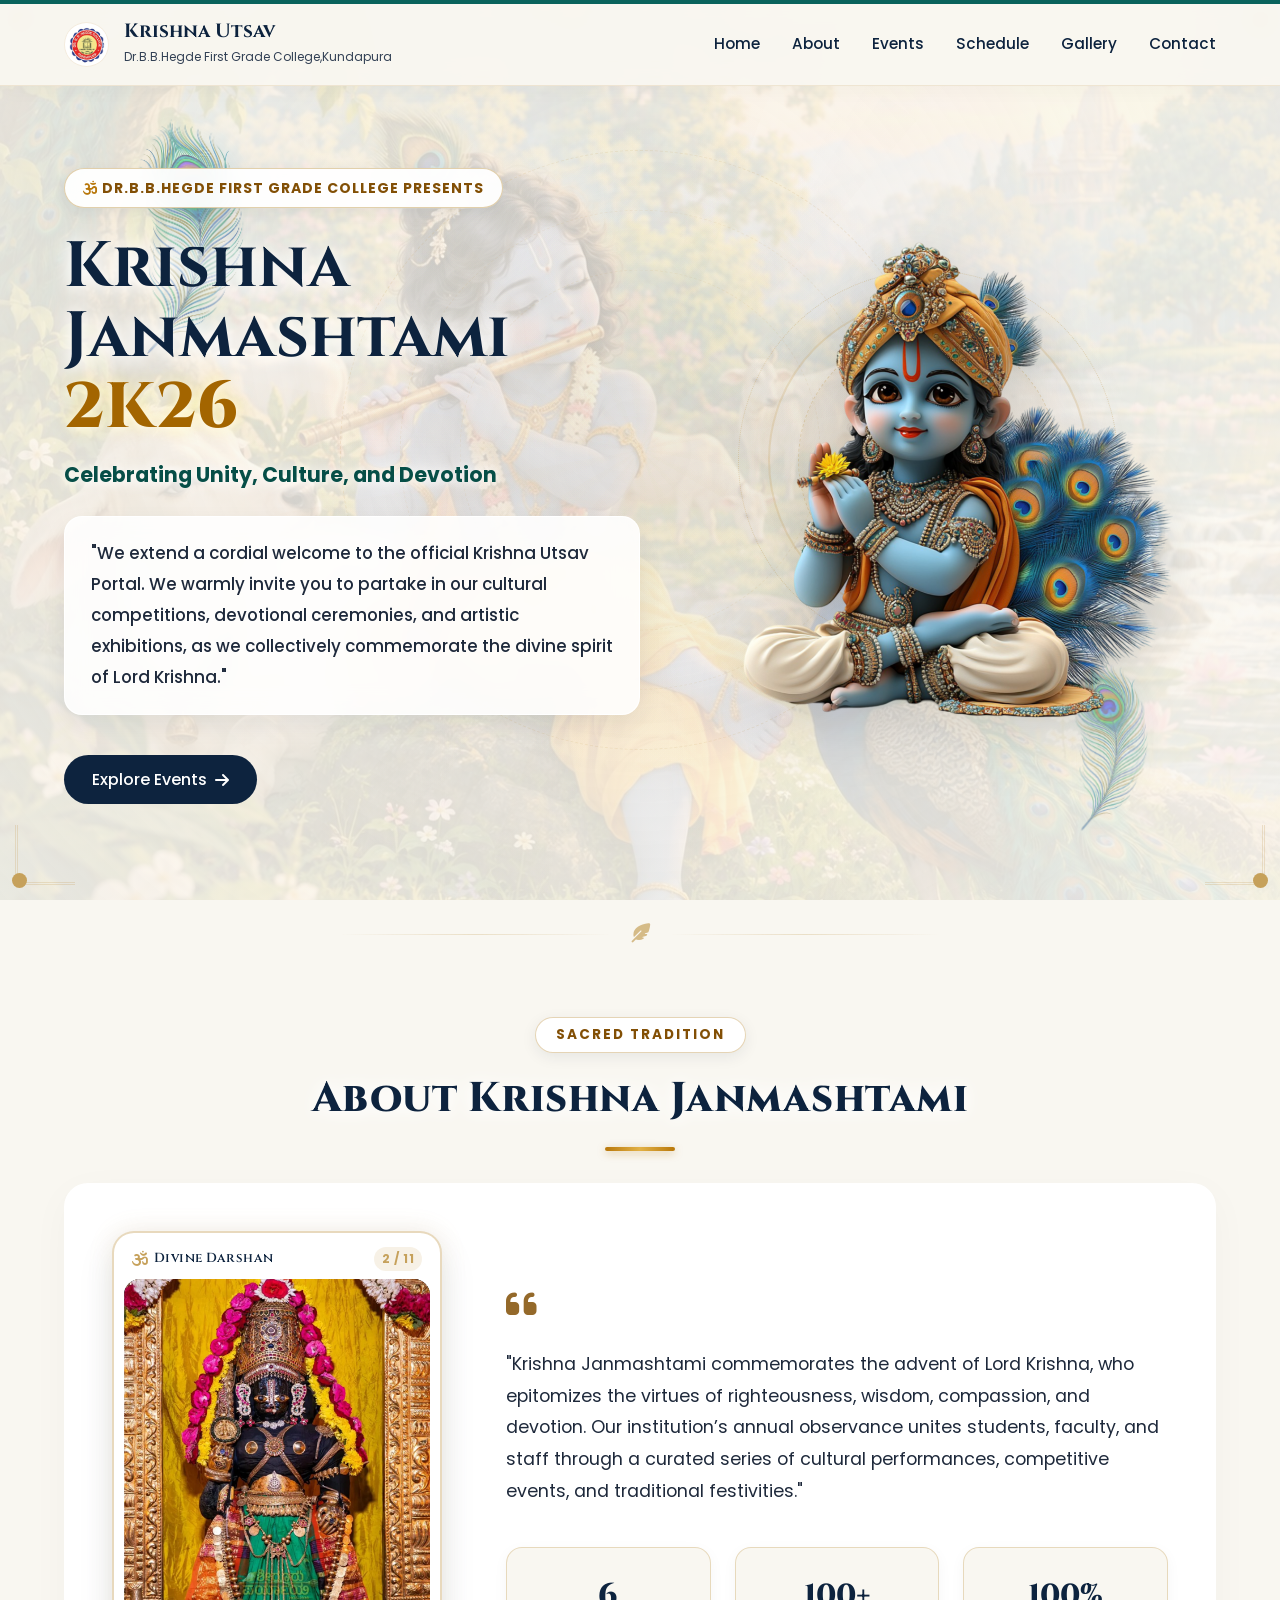
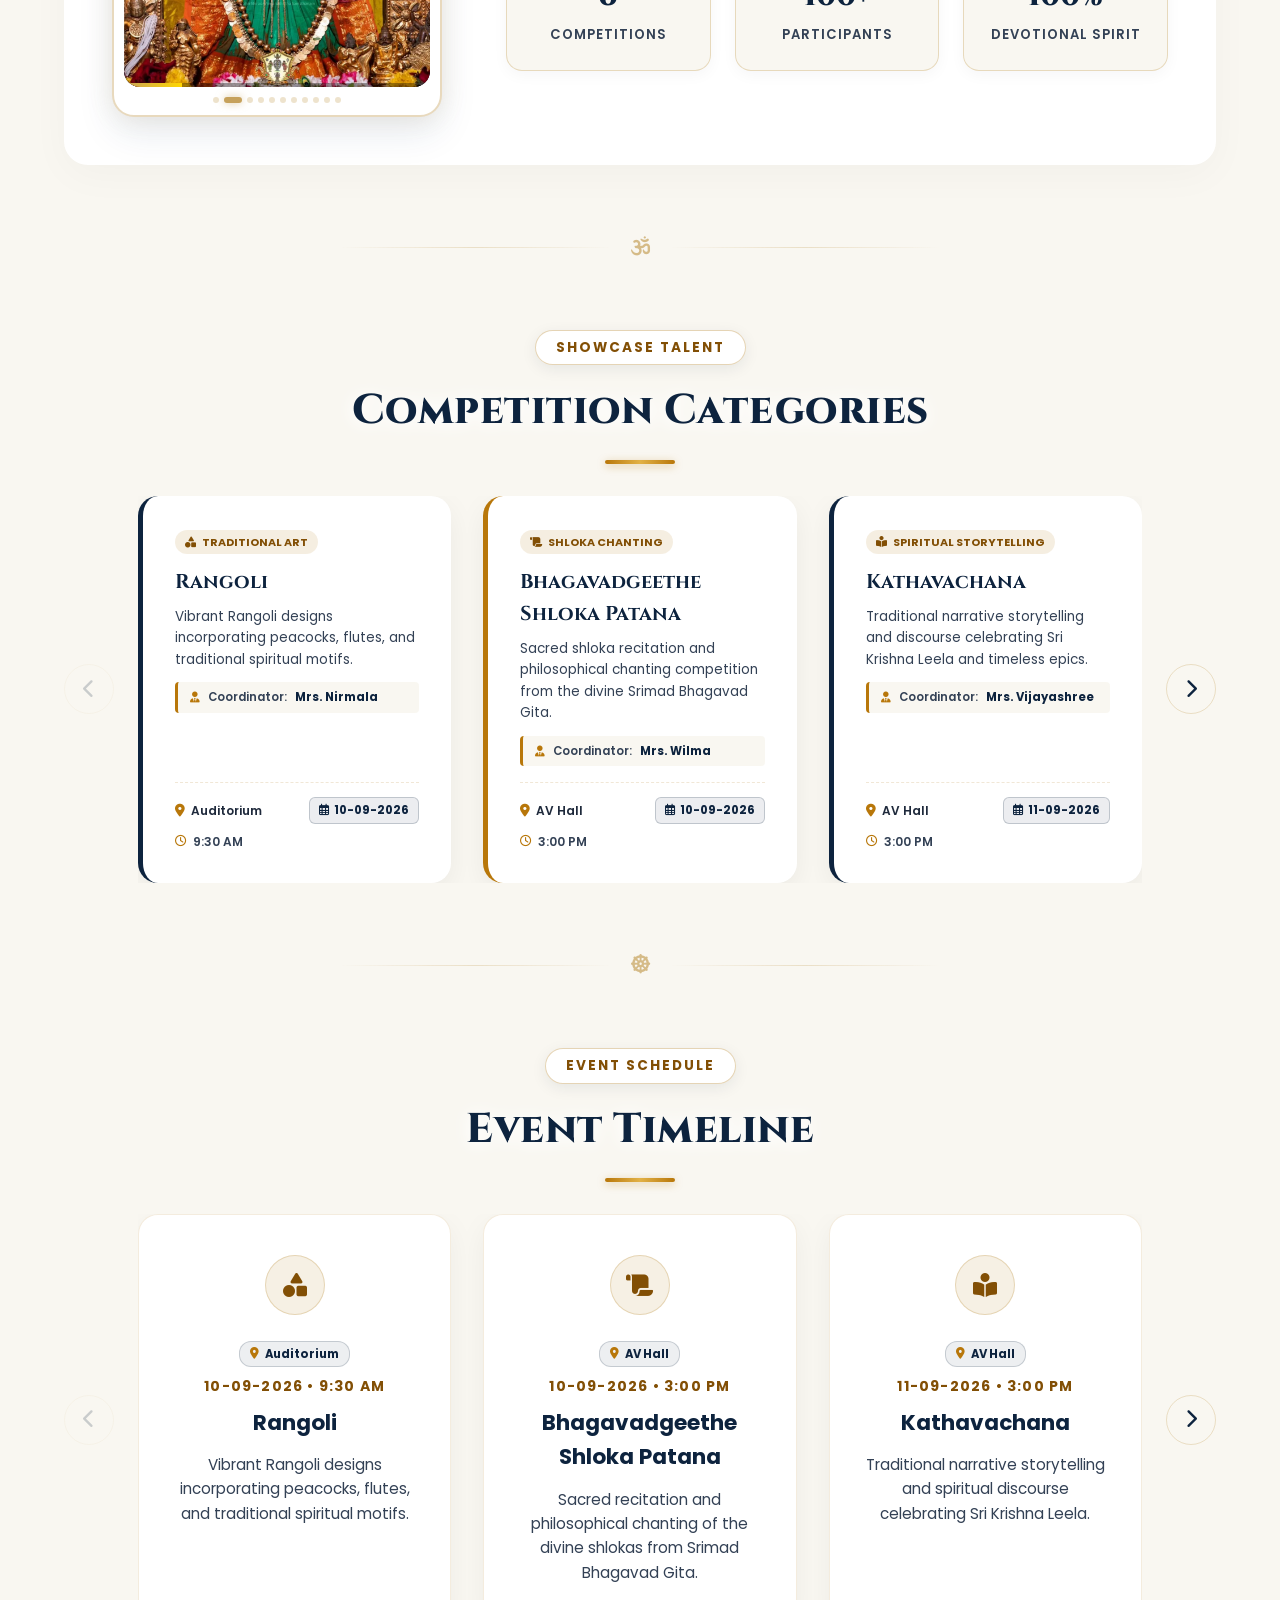
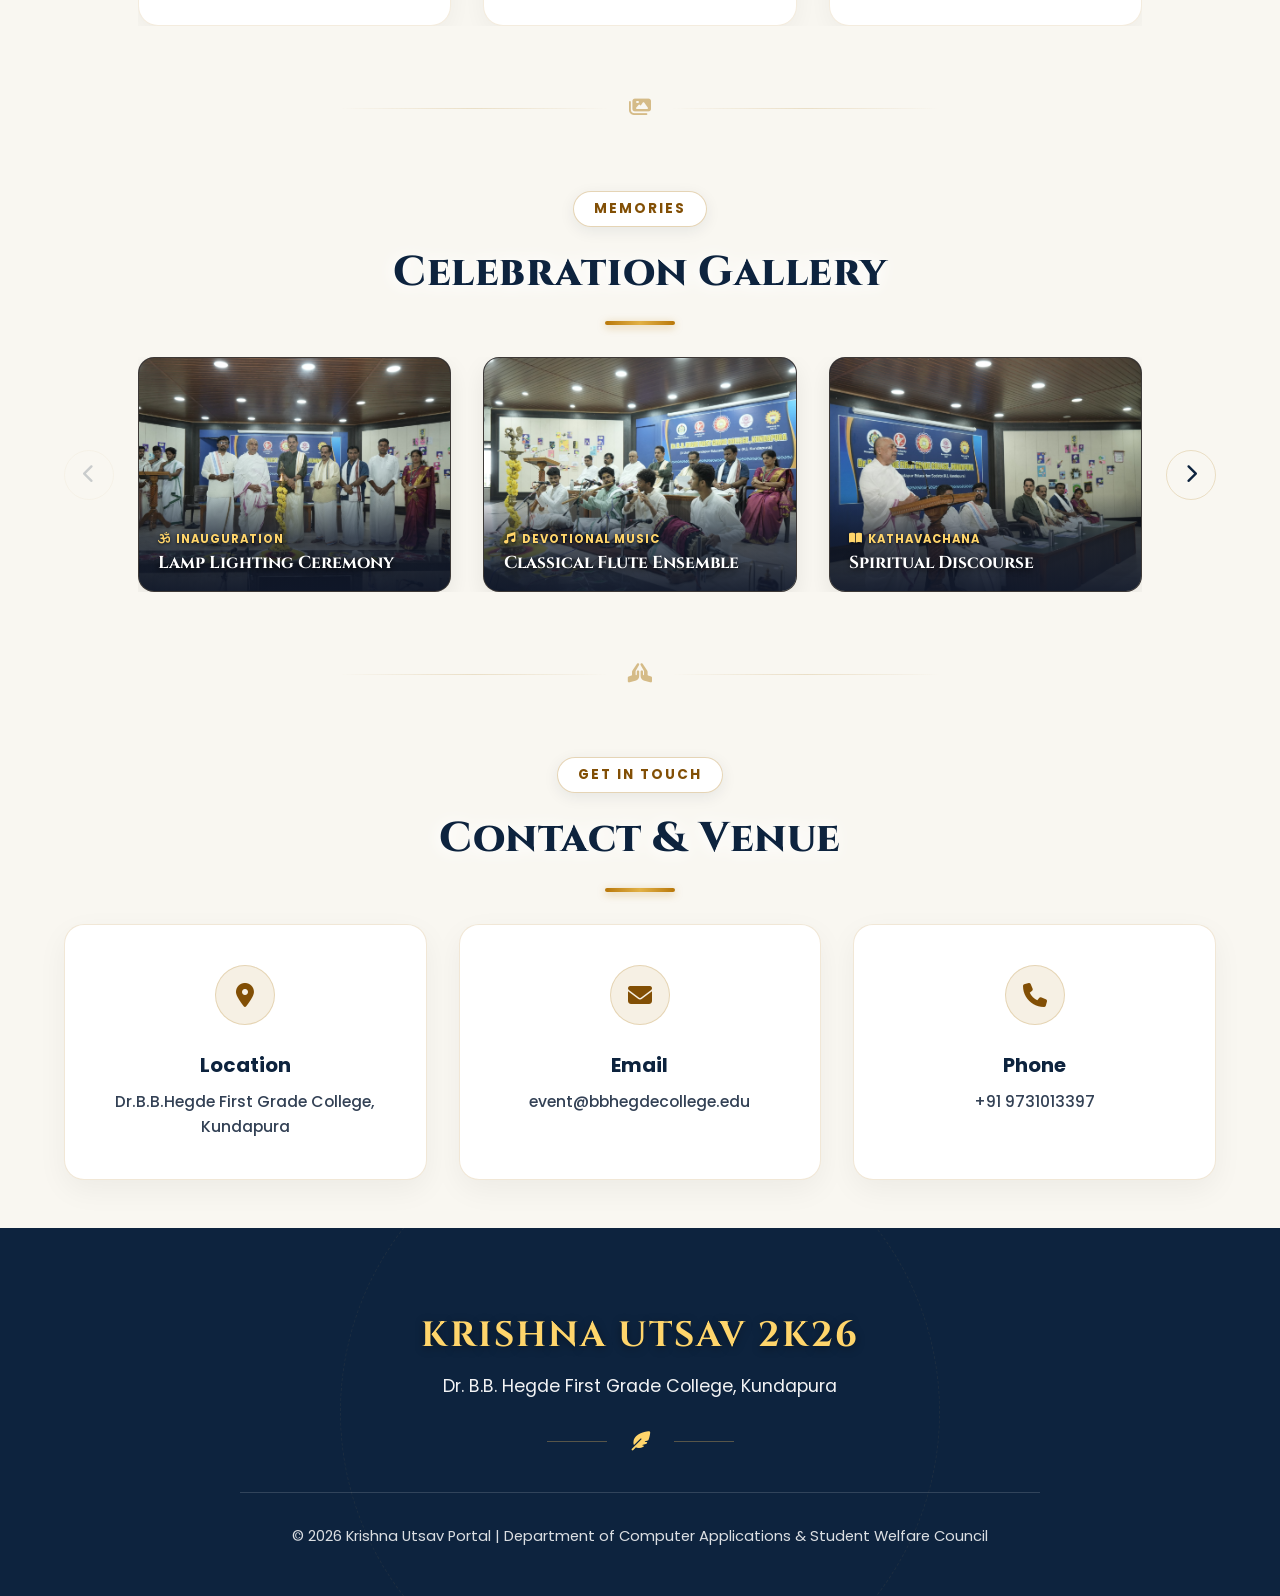
==== HTML and CSS/index.html @ c14f2445 "Enhance mobile responsiveness with touch swipe carousels and sync project documentation" ====
<!DOCTYPE html>
<html lang="en">

<head>
    <meta charset="UTF-8">
    <meta name="viewport" content="width=device-width, initial-scale=1.0">

    <title>Krishna Utsav Portal | Krishna Janmashtami 2026</title>
    <meta name="description"
        content="Official Krishna Janmashtami Event Portal for Dr BB Hegde First Grade College. Join cultural competitions, devotional events, and celebrations.">

    <!-- Google Fonts (Poppins & Cinzel for spiritual touch) -->
    <link rel="preconnect" href="https://fonts.googleapis.com">
    <link rel="preconnect" href="https://fonts.gstatic.com" crossorigin>
    <link
        href="https://fonts.googleapis.com/css2?family=Cinzel:wght@500;600;700;800&family=Poppins:wght@300;400;500;600;700&display=swap"
        rel="stylesheet">

    <!-- Font Awesome -->
    <link rel="stylesheet" href="https://cdnjs.cloudflare.com/ajax/libs/font-awesome/6.7.2/css/all.min.css">

    <!-- CSS -->
    <link rel="stylesheet" href="index.css">

    <!-- JS -->
    <script src="../Java Script/index.js" defer></script>
</head>

<body>

    <!-- Decorative Corner Ornaments -->
    <div class="corner-ornament tl"></div>
    <div class="corner-ornament tr"></div>
    <div class="corner-ornament bl"></div>
    <div class="corner-ornament br"></div>

    <!-- Reading Progress Bar -->
    <div id="scrollProgress" class="scroll-progress"></div>

    <!-- Full-Page Divine Background Wallpaper -->
    <div class="global-page-bg" aria-hidden="true">
        <img src="../Image and Audio/vrindavan-bg.jpeg" alt="Divine Vrindavan Background Wallpaper">
    </div>

    <!-- Global Floating Background Elements: Divine Peacock Feathers -->
    <img src="../Image and Audio/peacock-feather.png" class="bg-peacock-feather-1" alt="Peacock Feather Left">
    <img src="../Image and Audio/peacock-feather.png" class="bg-peacock-feather-2" alt="Peacock Feather Right">


    <!-- Audio Ambient Player -->
    <audio id="bgMusic" loop preload="auto">
        <source src="../Image and Audio/krishna_flute.mp3" type="audio/mpeg">
    </audio>

    <!--=================================================
                    HEADER / NAVBAR
==================================================-->
    <header class="header">
        <nav class="navbar">
            <a href="#" class="logo">
                <div class="logo-icon-wrap">
                    <img src="../Image and Audio/college-logo.png" alt="College Logo">
                </div>
                <div>
                    <h2>Krishna Utsav</h2>
                    <span>Dr.B.B.Hegde First Grade College,Kundapura</span>
                </div>
            </a>

            <ul class="nav-links">
                <li><a href="#home">Home</a></li>
                <li><a href="#about">About</a></li>
                <li><a href="#events">Events</a></li>
                <li><a href="#schedule">Schedule</a></li>
                <li><a href="#gallery">Gallery</a></li>
                <li><a href="#contact">Contact</a></li>
            </ul>

            <div class="menu-btn" aria-label="Toggle Navigation Menu">
                <i class="fa-solid fa-bars"></i>
            </div>
        </nav>
    </header>

    <!--=================================================
                    HERO SECTION
==================================================-->
    <section class="hero" id="home">
        <div class="mandala"></div>
        <div class="spiritual-glow-bg"></div>
        <div class="light-rays"></div>



        <div class="hero-content">
            <p class="college-name">
                <i class="fa-solid fa-om gold-icon"></i> Dr.B.B.Hegde First Grade College Presents
            </p>

            <h1>
                Krishna Janmashtami <span class="gold-year">2K26</span>
            </h1>

            <h3>
                Celebrating Unity, Culture, and Devotion
            </h3>

            <p class="hero-description">
                "We extend a cordial welcome to the official Krishna Utsav Portal.
                We warmly invite you to partake in our cultural competitions,
                devotional ceremonies, and artistic exhibitions,
                as we collectively commemorate the divine spirit of Lord Krishna."
            </p>

            <div class="hero-actions">
                <a href="#events" class="primary-btn">
                    <span>Explore Events</span>
                    <i class="fa-solid fa-arrow-right"></i>
                </a>
            </div>
        </div>

        <div class="hero-image">
            <div class="divine-halo"></div>
            <div class="divine-halo-outer"></div>
            <div class="divine-halo-inner"></div>
            <div class="divine-aura"></div>
            <div class="divine-aura-inner"></div>
            <img src="../Image and Audio/krishna-hero.png" alt="Lord Krishna" class="krishna-img">
        </div>
    </section>

    <!-- Spiritual Divider -->
    <div class="spiritual-divider">
        <span class="divider-line"></span>
        <span class="divider-icon"><i class="fa-solid fa-feather-pointed"></i></span>
        <span class="divider-line"></span>
    </div>

    <!--=================================================
                ACCESS PORTAL MODAL
==================================================-->
    <div class="portal-modal" id="portalModal">
        <div class="modal-content">
            <button class="close-modal" aria-label="Close modal">
                &times;
            </button>

            <div class="modal-header-badge">
                <i class="fa-solid fa-place-of-worship"></i>
            </div>

            <h2>Krishna Utsav Portal</h2>
            <p>Select your portal access mode</p>
        </div>
    </div>

    <!--=================================================
                    ABOUT SECTION
==================================================-->
    <section class="about reveal" id="about">
        <div class="section-title">
            <span class="sub-heading">Sacred Tradition</span>
            <h2>About Krishna Janmashtami</h2>
            <div class="gold-underline"></div>
        </div>

        <div class="about-container">
            <div class="about-image reveal-left">
                <div class="krishna-darshan-card">
                    <div class="krishna-darshan-header">
                        <div class="krishna-darshan-title">
                            <i class="fa-solid fa-om gold-icon"></i>
                            <span>Divine Darshan</span>
                        </div>
                        <span class="darshan-counter" id="darshanCounter">1 / 11</span>
                    </div>

                    <div class="krishna-slider-container" id="krishnaSliderContainer">
                        <div class="krishna-slider-track" id="krishnaSliderTrack">
                            <div class="krishna-slide" data-index="1">
                                <img src="../Image and Audio/Krishna/krishna-1.jpeg" alt="Lord Krishna Darshan 1"
                                    loading="eager">
                            </div>
                            <div class="krishna-slide" data-index="2">
                                <img src="../Image and Audio/Krishna/krishna-2.jpeg" alt="Lord Krishna Darshan 2"
                                    loading="lazy">
                            </div>
                            <div class="krishna-slide" data-index="3">
                                <img src="../Image and Audio/Krishna/krishna-3.jpeg" alt="Lord Krishna Darshan 3"
                                    loading="lazy">
                            </div>
                            <div class="krishna-slide" data-index="4">
                                <img src="../Image and Audio/Krishna/krishna-4.jpeg" alt="Lord Krishna Darshan 4"
                                    loading="lazy">
                            </div>
                            <div class="krishna-slide" data-index="5">
                                <img src="../Image and Audio/Krishna/krishna-5.jpeg" alt="Lord Krishna Darshan 5"
                                    loading="lazy">
                            </div>
                            <div class="krishna-slide" data-index="6">
                                <img src="../Image and Audio/Krishna/krishna-6.jpeg" alt="Lord Krishna Darshan 6"
                                    loading="lazy">
                            </div>
                            <div class="krishna-slide" data-index="7">
                                <img src="../Image and Audio/Krishna/krishna-7.jpeg" alt="Lord Krishna Darshan 7"
                                    loading="lazy">
                            </div>
                            <div class="krishna-slide" data-index="8">
                                <img src="../Image and Audio/Krishna/krishna-8.jpeg" alt="Lord Krishna Darshan 8"
                                    loading="lazy">
                            </div>
                            <div class="krishna-slide" data-index="9">
                                <img src="../Image and Audio/Krishna/krishna-9.jpeg" alt="Lord Krishna Darshan 9"
                                    loading="lazy">
                            </div>
                            <div class="krishna-slide" data-index="10">
                                <img src="../Image and Audio/Krishna/krishna-10.jpeg" alt="Lord Krishna Darshan 10"
                                    loading="lazy">
                            </div>
                            <div class="krishna-slide" data-index="11">
                                <img src="../Image and Audio/Krishna/krishna-11.jpeg" alt="Lord Krishna Darshan 11"
                                    loading="lazy">
                            </div>
                            <!-- Seamless infinite loop clone -->
                            <div class="krishna-slide" data-index="1-clone" aria-hidden="true">
                                <img src="../Image and Audio/Krishna/krishna-1.jpeg" alt="Lord Krishna Darshan 1"
                                    loading="lazy">
                            </div>
                        </div>

                        <!-- 3-second countdown timer bar -->
                        <div class="krishna-timer-progress">
                            <div class="krishna-timer-bar" id="krishnaTimerBar"></div>
                        </div>

                        <!-- Navigation Arrows -->
                        <button class="krishna-nav-btn prev" id="krishnaPrev" aria-label="Previous Darshan">
                            <i class="fa-solid fa-chevron-left"></i>
                        </button>
                        <button class="krishna-nav-btn next" id="krishnaNext" aria-label="Next Darshan">
                            <i class="fa-solid fa-chevron-right"></i>
                        </button>
                    </div>

                    <!-- 11 Pagination Navigation Dots -->
                    <div class="krishna-dots-container" id="krishnaDots"></div>
                </div>
            </div>

            <div class="about-content reveal-right">
                <div class="quote-badge">
                    <i class="fa-solid fa-quote-left"></i>
                </div>
                <p>
                    "Krishna Janmashtami commemorates the advent of Lord Krishna, who epitomizes the virtues of
                    righteousness, wisdom, compassion, and devotion. Our institution’s annual observance unites
                    students, faculty, and staff through a curated series of cultural performances, competitive events,
                    and traditional festivities."
                </p>
                <div class="about-stats">
                    <div class="stat-card reveal-scale">
                        <span class="stat-num">6</span>
                        <span class="stat-label">Competitions</span>
                    </div>
                    <div class="stat-card reveal-scale">
                        <span class="stat-num">100+</span>
                        <span class="stat-label">Participants</span>
                    </div>
                    <div class="stat-card reveal-scale">
                        <span class="stat-num">100%</span>
                        <span class="stat-label">Devotional Spirit</span>
                    </div>
                </div>
            </div>
        </div>
    </section>

    <!-- Spiritual Divider -->
    <div class="spiritual-divider">
        <span class="divider-line"></span>
        <span class="divider-icon"><i class="fa-solid fa-om"></i></span>
        <span class="divider-line"></span>
    </div>

    <!--=================================================
                COMPETITIONS SECTION
==================================================-->
    <section class="events reveal" id="events">
        <div class="section-title">
            <span class="sub-heading">Showcase Talent</span>
            <h2>Competition Categories</h2>
            <div class="gold-underline"></div>
        </div>

        <div class="carousel-container" id="eventsCarousel">
            <button class="carousel-ctrl-btn prev" aria-label="Previous Events"><i
                    class="fa-solid fa-chevron-left"></i></button>
            <div class="carousel-viewport">
                <div id="eventContainer" class="slider-track">
                    <!-- 1. Rangoli -->
                    <div class="event-card">
                        <div style="margin-bottom: 12px;">
                            <strong
                                style="font-size: 11px; padding: 4px 10px; border-radius: 12px; background: rgba(198,161,91,0.12); color: var(--secondary); text-transform: uppercase;"><i
                                    class="fa-solid fa-shapes" style="margin-right: 4px;"></i> Traditional
                                Art</strong>
                        </div>
                        <h3
                            style="font-family: 'Cinzel', serif; font-size: 20px; color: var(--primary); margin-bottom: 8px;">
                            Rangoli</h3>
                        <p style="color: var(--text-muted); font-size: 13px; line-height: 1.6; margin-bottom: 12px;">
                            Vibrant Rangoli designs incorporating peacocks, flutes, and traditional spiritual motifs.
                        </p>
                        <div
                            style="display: flex; align-items: center; gap: 8px; margin-bottom: 16px; padding: 6px 12px; background: rgba(198,161,91,0.1); border-left: 3px solid var(--secondary); border-radius: 4px;">
                            <i class="fa-solid fa-user-tie" style="color: var(--secondary); font-size: 11px;"></i>
                            <span
                                style="font-size: 11.5px; color: var(--text-muted); font-weight: 500;">Coordinator:</span>
                            <strong style="font-size: 11.5px; color: var(--primary);">Mrs. Nirmala</strong>
                        </div>
                        <div class="event-meta-box">
                            <div class="event-meta-row">
                                <span class="event-venue-tag"><i class="fa-solid fa-location-dot"></i> Auditorium</span>
                                <span class="event-date-badge"><i class="fa-regular fa-calendar-days"></i>
                                    10-09-2026</span>
                            </div>
                            <div class="event-time-tag">
                                <i class="fa-regular fa-clock"></i> 9:30 AM
                            </div>
                        </div>
                    </div>

                    <!-- 2. Bhagavadgeethe Shloka Patana -->
                    <div class="event-card">
                        <div style="margin-bottom: 12px;">
                            <strong
                                style="font-size: 11px; padding: 4px 10px; border-radius: 12px; background: rgba(198,161,91,0.12); color: var(--secondary); text-transform: uppercase;"><i
                                    class="fa-solid fa-scroll" style="margin-right: 4px;"></i> Shloka
                                Chanting</strong>
                        </div>
                        <h3
                            style="font-family: 'Cinzel', serif; font-size: 20px; color: var(--primary); margin-bottom: 8px;">
                            Bhagavadgeethe Shloka Patana</h3>
                        <p style="color: var(--text-muted); font-size: 13px; line-height: 1.6; margin-bottom: 12px;">
                            Sacred shloka recitation and philosophical chanting competition from the divine Srimad
                            Bhagavad Gita.</p>
                        <div
                            style="display: flex; align-items: center; gap: 8px; margin-bottom: 16px; padding: 6px 12px; background: rgba(198,161,91,0.1); border-left: 3px solid var(--secondary); border-radius: 4px;">
                            <i class="fa-solid fa-user-tie" style="color: var(--secondary); font-size: 11px;"></i>
                            <span
                                style="font-size: 11.5px; color: var(--text-muted); font-weight: 500;">Coordinator:</span>
                            <strong style="font-size: 11.5px; color: var(--primary);">Mrs. Wilma</strong>
                        </div>
                        <div class="event-meta-box">
                            <div class="event-meta-row">
                                <span class="event-venue-tag"><i class="fa-solid fa-location-dot"></i> AV Hall</span>
                                <span class="event-date-badge"><i class="fa-regular fa-calendar-days"></i>
                                    10-09-2026</span>
                            </div>
                            <div class="event-time-tag">
                                <i class="fa-regular fa-clock"></i> 3:00 PM
                            </div>
                        </div>
                    </div>

                    <!-- 3. Kathavachana -->
                    <div class="event-card">
                        <div style="margin-bottom: 12px;">
                            <strong
                                style="font-size: 11px; padding: 4px 10px; border-radius: 12px; background: rgba(198,161,91,0.12); color: var(--secondary); text-transform: uppercase;"><i
                                    class="fa-solid fa-book-open-reader" style="margin-right: 4px;"></i> Spiritual
                                Storytelling</strong>
                        </div>
                        <h3
                            style="font-family: 'Cinzel', serif; font-size: 20px; color: var(--primary); margin-bottom: 8px;">
                            Kathavachana</h3>
                        <p style="color: var(--text-muted); font-size: 13px; line-height: 1.6; margin-bottom: 12px;">
                            Traditional narrative storytelling and discourse celebrating Sri Krishna Leela and timeless
                            epics.</p>
                        <div
                            style="display: flex; align-items: center; gap: 8px; margin-bottom: 16px; padding: 6px 12px; background: rgba(198,161,91,0.1); border-left: 3px solid var(--secondary); border-radius: 4px;">
                            <i class="fa-solid fa-user-tie" style="color: var(--secondary); font-size: 11px;"></i>
                            <span
                                style="font-size: 11.5px; color: var(--text-muted); font-weight: 500;">Coordinator:</span>
                            <strong style="font-size: 11.5px; color: var(--primary);">Mrs. Vijayashree</strong>
                        </div>
                        <div class="event-meta-box">
                            <div class="event-meta-row">
                                <span class="event-venue-tag"><i class="fa-solid fa-location-dot"></i> AV Hall</span>
                                <span class="event-date-badge"><i class="fa-regular fa-calendar-days"></i>
                                    11-09-2026</span>
                            </div>
                            <div class="event-time-tag">
                                <i class="fa-regular fa-clock"></i> 3:00 PM
                            </div>
                        </div>
                    </div>

                    <!-- 4. Bhajana Sparde -->
                    <div class="event-card">
                        <div style="margin-bottom: 12px;">
                            <strong
                                style="font-size: 11px; padding: 4px 10px; border-radius: 12px; background: rgba(198,161,91,0.12); color: var(--secondary); text-transform: uppercase;"><i
                                    class="fa-solid fa-music" style="margin-right: 4px;"></i> Music &
                                Devotion</strong>
                        </div>
                        <h3
                            style="font-family: 'Cinzel', serif; font-size: 20px; color: var(--primary); margin-bottom: 8px;">
                            Bhajana Sparde</h3>
                        <p style="color: var(--text-muted); font-size: 13px; line-height: 1.6; margin-bottom: 12px;">
                            Solo and group devotional singing honoring Lord Krishna's divine life.</p>
                        <div
                            style="display: flex; align-items: center; gap: 8px; margin-bottom: 16px; padding: 6px 12px; background: rgba(198,161,91,0.1); border-left: 3px solid var(--secondary); border-radius: 4px;">
                            <i class="fa-solid fa-user-tie" style="color: var(--secondary); font-size: 11px;"></i>
                            <span
                                style="font-size: 11.5px; color: var(--text-muted); font-weight: 500;">Coordinator:</span>
                            <strong style="font-size: 11.5px; color: var(--primary);">Mr.Giriraj Bhat</strong>
                        </div>
                        <div class="event-meta-box">
                            <div class="event-meta-row">
                                <span class="event-venue-tag"><i class="fa-solid fa-location-dot"></i> AV Hall</span>
                                <span class="event-date-badge"><i class="fa-regular fa-calendar-days"></i>
                                    15-09-2026</span>
                            </div>
                            <div class="event-time-tag">
                                <i class="fa-regular fa-clock"></i> 3:00 PM
                            </div>
                        </div>
                    </div>

                    <!-- 5. Chitra Kala Auction -->
                    <div class="event-card">
                        <div style="margin-bottom: 12px;">
                            <strong
                                style="font-size: 11px; padding: 4px 10px; border-radius: 12px; background: rgba(198,161,91,0.12); color: var(--secondary); text-transform: uppercase;"><i
                                    class="fa-solid fa-paintbrush" style="margin-right: 4px;"></i> Handmade Art &
                                Auction</strong>
                        </div>
                        <h3
                            style="font-family: 'Cinzel', serif; font-size: 20px; color: var(--primary); margin-bottom: 8px;">
                            Chitra Kala Auction</h3>
                        <p style="color: var(--text-muted); font-size: 13px; line-height: 1.6; margin-bottom: 12px;">
                            Exhibition of 25+ exclusive handmade spiritual sketches. Each class must acquire at least
                            one artwork via classroom bidding.</p>
                        <div
                            style="display: flex; align-items: center; gap: 8px; margin-bottom: 16px; padding: 6px 12px; background: rgba(198,161,91,0.1); border-left: 3px solid var(--secondary); border-radius: 4px;">
                            <i class="fa-solid fa-gavel" style="color: var(--secondary); font-size: 11px;"></i>
                            <span style="font-size: 11.5px; color: var(--text-muted); font-weight: 500;">Bidding
                                Limit:</span>
                            <strong style="font-size: 11.5px; color: var(--primary);">₹100 (Min) – ₹1,000 (Max)</strong>
                        </div>
                        <div class="event-meta-box">
                            <div class="event-meta-row">
                                <span class="event-venue-tag"><i class="fa-solid fa-location-dot"></i> Main
                                    Courtyard</span>
                                <span class="event-date-badge"><i class="fa-regular fa-calendar-days"></i>
                                    16-09-2026</span>
                            </div>
                            <div class="event-time-tag">
                                <i class="fa-solid fa-sun"></i> Morning Session (10:00 AM)
                            </div>
                        </div>
                    </div>

                    <!-- 6. Mosaru Kudike (Grand Finale) -->
                    <div class="event-card">
                        <div style="margin-bottom: 12px;">
                            <strong
                                style="font-size: 11px; padding: 4px 10px; border-radius: 12px; background: rgba(198,161,91,0.12); color: var(--secondary); text-transform: uppercase;"><i
                                    class="fa-solid fa-crown" style="margin-right: 4px;"></i> Youth Celebration</strong>
                        </div>
                        <h3
                            style="font-family: 'Cinzel', serif; font-size: 20px; color: var(--primary); margin-bottom: 8px;">
                            Mosaru Kudike</h3>
                        <p style="color: var(--text-muted); font-size: 13px; line-height: 1.6; margin-bottom: 12px;">
                            Traditional pot decoration contest followed by the spirited festive Dahi Handi pot-breaking
                            celebration.</p>
                        <div
                            style="display: flex; align-items: center; gap: 8px; margin-bottom: 16px; padding: 6px 12px; background: rgba(198,161,91,0.1); border-left: 3px solid var(--secondary); border-radius: 4px;">
                            <i class="fa-solid fa-users" style="color: var(--secondary); font-size: 11px;"></i>
                            <span
                                style="font-size: 11.5px; color: var(--text-muted); font-weight: 500;">Coordinators:</span>
                            <strong style="font-size: 11.5px; color: var(--primary);">Mr. Pranam,
                                Mr.Shreekanth</strong>
                        </div>
                        <div class="event-meta-box">
                            <div class="event-meta-row">
                                <span class="event-venue-tag"><i class="fa-solid fa-location-dot"></i> Main
                                    Courtyard</span>
                                <span class="event-date-badge"><i class="fa-regular fa-calendar-days"></i>
                                    16-09-2026</span>
                            </div>
                            <div class="event-time-tag">
                                <i class="fa-solid fa-flag-checkered"></i> Grand Finale Celebration
                            </div>
                        </div>
                    </div>
                </div>
            </div>
            <button class="carousel-ctrl-btn next" aria-label="Next Events"><i
                    class="fa-solid fa-chevron-right"></i></button>
        </div>
    </section>

    <!-- Spiritual Divider -->
    <div class="spiritual-divider">
        <span class="divider-line"></span>
        <span class="divider-icon"><i class="fa-solid fa-dharmachakra"></i></span>
        <span class="divider-line"></span>
    </div>

    <!--=================================================
                    TIMELINE SECTION
==================================================-->
    <section class="timeline reveal" id="schedule">
        <div class="section-title">
            <span class="sub-heading">Event Schedule</span>
            <h2>Event Timeline</h2>
            <div class="gold-underline"></div>
        </div>

        <div class="carousel-container" id="timelineCarousel">
            <button class="carousel-ctrl-btn prev" aria-label="Previous Schedule"><i
                    class="fa-solid fa-chevron-left"></i></button>
            <div class="carousel-viewport">
                <div id="timelineContainer" class="slider-track">
                    <div class="timeline-item reveal-scale">
                        <div class="timeline-dot"><i class="fa-solid fa-shapes"></i></div>
                        <div class="timeline-content">
                            <span class="timeline-venue-badge"><i class="fa-solid fa-location-dot"></i>
                                Auditorium</span>
                            <h4>10-09-2026 • 9:30 AM</h4>
                            <h3>Rangoli</h3>
                            <p>Vibrant Rangoli designs incorporating peacocks, flutes, and traditional spiritual motifs.
                            </p>
                        </div>
                    </div>

                    <div class="timeline-item reveal-scale">
                        <div class="timeline-dot"><i class="fa-solid fa-scroll"></i></div>
                        <div class="timeline-content">
                            <span class="timeline-venue-badge"><i class="fa-solid fa-location-dot"></i> AV Hall</span>
                            <h4>10-09-2026 • 3:00 PM</h4>
                            <h3>Bhagavadgeethe Shloka Patana</h3>
                            <p>Sacred recitation and philosophical chanting of the divine shlokas from Srimad Bhagavad
                                Gita.</p>
                        </div>
                    </div>

                    <div class="timeline-item reveal-scale">
                        <div class="timeline-dot"><i class="fa-solid fa-book-open-reader"></i></div>
                        <div class="timeline-content">
                            <span class="timeline-venue-badge"><i class="fa-solid fa-location-dot"></i> AV Hall</span>
                            <h4>11-09-2026 • 3:00 PM</h4>
                            <h3>Kathavachana</h3>
                            <p>Traditional narrative storytelling and spiritual discourse celebrating Sri Krishna Leela.
                            </p>
                        </div>
                    </div>

                    <div class="timeline-item reveal-scale">
                        <div class="timeline-dot"><i class="fa-solid fa-music"></i></div>
                        <div class="timeline-content">
                            <span class="timeline-venue-badge"><i class="fa-solid fa-location-dot"></i> AV Hall</span>
                            <h4>15-09-2026 • 3:00 PM</h4>
                            <h3>Bhajana Sparde</h3>
                            <p>Solo and group devotional singing honoring Lord Krishna with traditional instruments and
                                bhakti.</p>
                        </div>
                    </div>

                    <div class="timeline-item reveal-scale">
                        <div class="timeline-dot"><i class="fa-solid fa-paintbrush"></i></div>
                        <div class="timeline-content">
                            <span class="timeline-venue-badge"><i class="fa-solid fa-location-dot"></i> Main
                                Courtyard</span>
                            <h4>16-09-2026 • 10:00 AM (Morning)</h4>
                            <h3>Chitra Kala Auction</h3>
                            <p>Grand exhibition of 25+ handmade spiritual sketches with mandatory classroom bidding
                                (₹100 to ₹1,000 limit).</p>
                        </div>
                    </div>

                    <div class="timeline-item reveal-scale">
                        <div class="timeline-dot"><i class="fa-solid fa-crown"></i></div>
                        <div class="timeline-content">
                            <span class="timeline-venue-badge"><i class="fa-solid fa-location-dot"></i>
                                Main Courtyard</span>
                            <h4>16-09-2026 • Grand Finale</h4>
                            <h3>Mosaru Kudike</h3>
                            <p>Traditional pot decoration, energetic human pyramids, and grand Dahi Handi celebration.
                            </p>
                        </div>
                    </div>
                </div>
            </div>
            <button class="carousel-ctrl-btn next" aria-label="Next Schedule"><i
                    class="fa-solid fa-chevron-right"></i></button>
        </div>
    </section>

    <!-- Spiritual Divider -->
    <div class="spiritual-divider">
        <span class="divider-line"></span>
        <span class="divider-icon"><i class="fa-solid fa-images"></i></span>
        <span class="divider-line"></span>
    </div>

    <!--=================================================
                    GALLERY SECTION
==================================================-->
    <section class="gallery reveal" id="gallery">
        <div class="section-title">
            <span class="sub-heading">Memories</span>
            <h2>Celebration Gallery</h2>
            <div class="gold-underline"></div>
        </div>

        <div class="carousel-container" id="galleryCarousel">
            <button class="carousel-ctrl-btn prev" aria-label="Previous Media"><i
                    class="fa-solid fa-chevron-left"></i></button>
            <div class="carousel-viewport">
                <div id="galleryContainer" class="slider-track">
                    <div class="gallery-card reveal-scale">
                        <img src="../Image and Audio/gallery-inauguration.jpeg"
                            alt="Inaugural Lamp Lighting & Dignitaries" loading="lazy">
                        <div class="gallery-card-overlay">
                            <span class="gallery-card-tag"><i class="fa-solid fa-om"></i> Inauguration</span>
                            <h4>Lamp Lighting Ceremony</h4>
                        </div>
                    </div>
                    <div class="gallery-card reveal-scale">
                        <img src="../Image and Audio/gallery-flute-performance.jpeg"
                            alt="Classical Flute & Devotional Musical Performance" loading="lazy">
                        <div class="gallery-card-overlay">
                            <span class="gallery-card-tag"><i class="fa-solid fa-music"></i> Devotional Music</span>
                            <h4>Classical Flute Ensemble</h4>
                        </div>
                    </div>
                    <div class="gallery-card reveal-scale">
                        <img src="../Image and Audio/gallery-spiritual-discourse.jpeg"
                            alt="Spiritual Discourse & Keynote Address" loading="lazy">
                        <div class="gallery-card-overlay">
                            <span class="gallery-card-tag"><i class="fa-solid fa-book-open"></i> Kathavachana</span>
                            <h4>Spiritual Discourse</h4>
                        </div>
                    </div>
                    <div class="gallery-card reveal-scale">
                        <img src="../Image and Audio/gallery-presidential-address.jpeg"
                            alt="Presidential Address by College Dignitaries" loading="lazy">
                        <div class="gallery-card-overlay">
                            <span class="gallery-card-tag"><i class="fa-solid fa-graduation-cap"></i> Address</span>
                            <h4>Guest Remarks</h4>
                        </div>
                    </div>
                </div>
            </div>
            <button class="carousel-ctrl-btn next" aria-label="Next Media"><i
                    class="fa-solid fa-chevron-right"></i></button>
        </div>
    </section>

    <!-- Spiritual Divider -->
    <div class="spiritual-divider">
        <span class="divider-line"></span>
        <span class="divider-icon"><i class="fa-solid fa-hands-praying"></i></span>
        <span class="divider-line"></span>
    </div>

    <!--=================================================
                    CONTACT SECTION
==================================================-->
    <section class="contact reveal" id="contact">
        <div class="section-title">
            <span class="sub-heading">Get In Touch</span>
            <h2>Contact & Venue</h2>
            <div class="gold-underline"></div>
        </div>

        <div class="contact-container">
            <div class="contact-card reveal-scale">
                <div class="contact-icon"><i class="fa-solid fa-location-dot"></i></div>
                <h4>Location</h4>
                <p>Dr.B.B.Hegde First Grade College, Kundapura</p>
            </div>

            <div class="contact-card reveal-scale">
                <div class="contact-icon"><i class="fa-solid fa-envelope"></i></div>
                <h4>Email</h4>
                <p>event@bbhegdecollege.edu</p>
            </div>

            <div class="contact-card reveal-scale">
                <div class="contact-icon"><i class="fa-solid fa-phone"></i></div>
                <h4>Phone</h4>
                <p>+91 9731013397</p>
            </div>
        </div>
    </section>

    <!--=================================================
                    FOOTER
==================================================-->
    <footer>
        <div class="footer-mandala-bg"></div>
        <div class="footer-content">
            <h2>KRISHNA UTSAV 2K26</h2>
            <p class="college-sub">Dr. B.B. Hegde First Grade College, Kundapura</p>
            <div class="footer-divider">
                <span class="line"></span>
                <i class="fa-solid fa-feather-pointed"></i>
                <span class="line"></span>
            </div>
            <p class="copyright">
                © 2026 Krishna Utsav Portal | Department of Computer Applications & Student Welfare Council
            </p>
        </div>
    </footer>

    <!-- Scroll To Top Button -->
    <button id="scrollTopBtn" class="scroll-top-btn" aria-label="Scroll to top">
        <i class="fa-solid fa-chevron-up"></i>
    </button>

</body>

</html>
---- HTML and CSS/index.css ----
/* ==========================================================================
   Design System & Variables
   ========================================================================== */
:root {
    --primary: #0d233e;
    /* Deep Spiritual Navy / High-Contrast Indigo */
    --primary-light: #173a6a;
    /* Spiritual Indigo Accent */
    --secondary: #c6a15b;
    /* Devotional Gold */
    --secondary-dark: #8c5807;
    /* Deep Gold for text on light backgrounds */
    --gold-text: #824f05;
    /* High-contrast Sacred Ochre Gold */
    --gold-light-text: #ffd56b;
    /* Radiant Gold for dark backgrounds/overlays */
    --secondary-light: #dfc89d;
    --peacock: #0a635c;
    /* Deep Peacock Green */
    --bg-color: #f9f7f1;
    /* Sacred Cream/Off-white */
    --white: #ffffff;
    --text-dark: #1e293b;
    /* Deep Slate for maximum legibility */
    --text-muted: #334155;
    /* High-contrast dark slate (replaces washed-out grey) */
    --text-subtle: #475569;
    --font-heading: 'Cinzel', serif;
    --font-body: 'Poppins', sans-serif;
    --transition: all 0.3s cubic-bezier(0.4, 0, 0.2, 1);
}

/* ==========================================================================
   Base & Reset
   ========================================================================== */
* {
    margin: 0;
    padding: 0;
    box-sizing: border-box;
}

html {
    scroll-behavior: smooth;
    scroll-padding-top: 85px;
    overflow-x: hidden;
    width: 100%;
    max-width: 100%;
}

body {
    font-family: var(--font-body);
    background-color: var(--bg-color);
    color: var(--text-dark);
    line-height: 1.6;
    overflow-x: hidden;
    position: relative;
    width: 100%;
    max-width: 100%;
}

/* ==========================================================================
   Full-Page Divine Vrindavan Background Wallpaper
   ========================================================================== */
.global-page-bg {
    position: fixed;
    top: 0;
    left: 0;
    width: 100%;
    max-width: 100%;
    height: 100vh;
    z-index: 0;
    pointer-events: none;
    overflow: hidden;
}

.global-page-bg img {
    width: 100%;
    height: 100%;
    object-fit: cover;
    object-position: center center;
    opacity: 0.30;
    mix-blend-mode: multiply;
    filter: saturate(1.18) contrast(1.04);
}

.global-page-bg::after {
    content: '';
    position: absolute;
    top: 0;
    left: 0;
    width: 100%;
    height: 100%;
    background: radial-gradient(circle at 50% 35%, rgba(249, 247, 241, 0.35) 0%, rgba(249, 247, 241, 0.70) 100%);
    pointer-events: none;
}

a {
    text-decoration: none;
    color: inherit;
}

ul {
    list-style: none;
}

/* ==========================================================================
   Typography & Headers
   ========================================================================== */
.section-title {
    text-align: center;
    margin-bottom: 2rem;
    position: relative;
    z-index: 2;
}

.sub-heading {
    color: var(--gold-text);
    background: rgba(255, 255, 255, 0.94);
    border: 1.5px solid rgba(198, 161, 91, 0.45);
    border-radius: 24px;
    padding: 6px 20px;
    display: inline-flex;
    align-items: center;
    justify-content: center;
    gap: 8px;
    text-transform: uppercase;
    font-size: 0.85rem;
    letter-spacing: 2px;
    font-weight: 700;
    margin-bottom: 0.75rem;
    box-shadow: 0 4px 15px rgba(13, 35, 62, 0.08);
    backdrop-filter: blur(8px);
    -webkit-backdrop-filter: blur(8px);
}

.section-title h2 {
    font-family: var(--font-heading);
    color: var(--primary);
    font-size: 2.6rem;
    font-weight: 800;
    letter-spacing: 0.5px;
    text-shadow: 0 2px 14px rgba(255, 255, 255, 0.98), 0 0 24px rgba(255, 255, 255, 0.9);
}

.gold-underline {
    width: 70px;
    height: 4px;
    background: linear-gradient(90deg, #b8770a, #e2b146, #b8770a);
    margin: 16px auto 0;
    border-radius: 3px;
    box-shadow: 0 2px 8px rgba(184, 119, 10, 0.4);
}

/* ==========================================================================
   Navigation (Header)
   ========================================================================== */
.header {
    position: fixed;
    top: 0;
    left: 0;
    width: 100%;
    background: rgba(249, 247, 241, 0.95);
    backdrop-filter: blur(10px);
    z-index: 1000;
    border-top: 4px solid var(--peacock);
    border-bottom: 1px solid rgba(198, 161, 91, 0.2);
    box-shadow: 0 4px 20px rgba(0, 0, 0, 0.03);
}

.navbar {
    display: flex;
    justify-content: space-between;
    align-items: center;
    padding: 1rem 5%;
    max-width: 1400px;
    margin: 0 auto;
}

.logo {
    display: flex;
    align-items: center;
    gap: 15px;
}

.logo-icon-wrap {
    width: 45px;
    height: 45px;
    border-radius: 50%;
    overflow: hidden;
    background: var(--white);
    display: flex;
    align-items: center;
    justify-content: center;
    border: 1px solid rgba(198, 161, 91, 0.2);
}

.logo-icon-wrap img {
    width: 90%;
    height: 90%;
    object-fit: contain;
}

.logo h2 {
    font-family: var(--font-heading);
    color: var(--primary);
    font-size: 1.2rem;
    line-height: 1.2;
}

.logo span {
    font-size: 0.75rem;
    color: var(--text-muted);
}

.nav-links {
    display: flex;
    gap: 2rem;
    align-items: center;
}

.nav-links a {
    font-size: 0.95rem;
    font-weight: 500;
    color: var(--primary);
    transition: all 0.3s ease;
    padding: 0.4rem 0;
}

.nav-links a:hover {
    color: var(--secondary);
}

.menu-btn {
    display: none;
    font-size: 1.5rem;
    color: var(--primary);
    cursor: pointer;
}

/* ==========================================================================
   Layout Sections
   ========================================================================== */
section {
    padding: 3rem 5%;
    max-width: 1400px;
    width: 100%;
    margin: 0 auto;
    position: relative;
    scroll-margin-top: 85px;
    box-sizing: border-box;
}

/* --- Hero Section --- */
.hero {
    display: flex;
    align-items: center;
    justify-content: space-between;
    min-height: 100vh;
    padding-top: 120px;
    position: relative;
    overflow: hidden;
    width: 100%;
    /* Offset for fixed header */
}

.hero-content {
    flex: 1;
    max-width: 600px;
    width: 100%;
    z-index: 2;
}

.college-name {
    display: inline-block;
    background: rgba(255, 255, 255, 0.94);
    color: var(--gold-text);
    border: 1.5px solid rgba(198, 161, 91, 0.5);
    padding: 8px 18px;
    border-radius: 24px;
    font-size: 0.88rem;
    font-weight: 700;
    text-transform: uppercase;
    letter-spacing: 1px;
    margin-bottom: 1.5rem;
    box-shadow: 0 4px 15px rgba(13, 35, 62, 0.08);
    backdrop-filter: blur(10px);
    -webkit-backdrop-filter: blur(10px);
}

.college-name .gold-icon {
    color: #b8770a;
}

.hero h1 {
    font-family: var(--font-heading);
    font-size: 4rem;
    color: var(--primary);
    line-height: 1.1;
    margin-bottom: 1rem;
    text-shadow: 0 2px 14px rgba(255, 255, 255, 0.98), 0 0 24px rgba(255, 255, 255, 0.9);
}

.gold-year {
    color: #a36500;
    font-weight: 800;
    text-shadow: 0 2px 10px rgba(255, 255, 255, 0.95), 0 0 16px rgba(255, 215, 0, 0.45);
}

.hero h3 {
    font-size: 1.28rem;
    color: #064e47;
    font-weight: 700;
    margin-bottom: 1.5rem;
    text-shadow: 0 1px 8px rgba(255, 255, 255, 0.95), 0 0 18px rgba(255, 255, 255, 0.9);
}

.hero-description {
    color: #1e293b;
    font-size: 1.05rem;
    font-weight: 500;
    margin-bottom: 2.5rem;
    line-height: 1.85;
    background: rgba(255, 255, 255, 0.88);
    backdrop-filter: blur(12px);
    -webkit-backdrop-filter: blur(12px);
    padding: 1.3rem 1.6rem;
    border-radius: 18px;
    border: 1px solid rgba(255, 255, 255, 0.95);
    box-shadow: 0 10px 25px rgba(13, 35, 62, 0.07);
}

.hero-actions {
    display: flex;
    gap: 1rem;
}

.hero-image {
    flex: 1;
    display: flex;
    justify-content: center;
    position: relative;
    z-index: 2;
}

.krishna-img {
    max-width: 90%;
    height: auto;
    filter: drop-shadow(0 20px 30px rgba(0, 0, 0, 0.15));
    animation: float 6s ease-in-out infinite;
    position: relative;
    z-index: 3;
}

/* --- About Section --- */
.about-container {
    display: flex;
    align-items: center;
    gap: 4rem;
    background: var(--white);
    padding: 3rem;
    border-radius: 24px;
    box-shadow: 0 10px 40px rgba(0, 0, 0, 0.03);
}

.about-image {
    flex: 1;
    max-width: 330px;
    margin: 0 auto;
    width: 100%;
}

/* ==========================================================================
   Continuous Krishna Darshan Slider (3s Auto-advance)
   ========================================================================== */
.krishna-darshan-card {
    position: relative;
    width: 100%;
    background: var(--white);
    border: 2px solid rgba(198, 161, 91, 0.4);
    border-radius: 22px;
    padding: 10px 10px 12px;
    box-shadow: 0 16px 36px rgba(23, 58, 106, 0.1), 0 0 24px rgba(198, 161, 91, 0.16);
    transition: transform 0.3s ease, box-shadow 0.3s ease;
}

.krishna-darshan-card:hover {
    box-shadow: 0 20px 45px rgba(23, 58, 106, 0.15), 0 0 32px rgba(198, 161, 91, 0.28);
}

.krishna-darshan-header {
    display: flex;
    justify-content: space-between;
    align-items: center;
    padding: 4px 8px 8px;
    font-size: 0.82rem;
    font-weight: 600;
    color: var(--primary);
}

.krishna-darshan-title {
    display: inline-flex;
    align-items: center;
    gap: 6px;
    color: var(--primary);
    font-family: var(--font-heading);
    letter-spacing: 0.5px;
}

.krishna-darshan-title .gold-icon {
    color: var(--secondary);
    font-size: 0.95rem;
}

.darshan-counter {
    background: rgba(198, 161, 91, 0.15);
    color: var(--secondary);
    font-size: 0.75rem;
    padding: 2px 8px;
    border-radius: 12px;
    font-weight: 700;
    letter-spacing: 0.5px;
}

.krishna-slider-container {
    position: relative;
    width: 100%;
    aspect-ratio: 3 / 4;
    border-radius: 16px;
    overflow: hidden;
    background: #0b1329;
    box-shadow: inset 0 0 15px rgba(0, 0, 0, 0.3);
}

.krishna-slider-track {
    display: flex;
    width: 100%;
    height: 100%;
    will-change: transform;
}

.krishna-slide {
    flex: 0 0 100%;
    width: 100%;
    height: 100%;
    position: relative;
}

.krishna-slide img {
    width: 100%;
    height: 100%;
    object-fit: cover;
    object-position: center top;
    display: block;
    user-select: none;
    -webkit-user-drag: none;
}

/* 3-second animated progress timer bar */
.krishna-timer-progress {
    position: absolute;
    bottom: 0;
    left: 0;
    width: 100%;
    height: 4px;
    background: rgba(0, 0, 0, 0.35);
    z-index: 5;
    overflow: hidden;
}

.krishna-timer-bar {
    height: 100%;
    width: 0%;
    background: linear-gradient(90deg, var(--secondary), #ffd700);
    box-shadow: 0 0 8px rgba(255, 215, 0, 0.8);
}

/* Nav control buttons */
.krishna-nav-btn {
    position: absolute;
    top: 50%;
    transform: translateY(-50%);
    width: 34px;
    height: 34px;
    border-radius: 50%;
    background: rgba(23, 58, 106, 0.8);
    backdrop-filter: blur(4px);
    -webkit-backdrop-filter: blur(4px);
    color: #ffffff;
    border: 1px solid rgba(198, 161, 91, 0.4);
    display: flex;
    align-items: center;
    justify-content: center;
    cursor: pointer;
    font-size: 0.85rem;
    opacity: 0;
    transition: opacity 0.25s ease, transform 0.25s ease, background 0.2s;
    z-index: 6;
}

.krishna-nav-btn:hover {
    background: var(--secondary);
    color: var(--primary);
    transform: translateY(-50%) scale(1.1);
}

.krishna-nav-btn.prev {
    left: 8px;
}

.krishna-nav-btn.next {
    right: 8px;
}

.krishna-slider-container:hover .krishna-nav-btn {
    opacity: 1;
}

@media (max-width: 768px) {
    .krishna-nav-btn {
        opacity: 0.85;
    }
}

/* 11 Navigation dots */
.krishna-dots-container {
    display: flex;
    justify-content: center;
    align-items: center;
    gap: 5px;
    margin-top: 10px;
    flex-wrap: wrap;
}

.krishna-dot {
    width: 6px;
    height: 6px;
    border-radius: 50%;
    background: rgba(198, 161, 91, 0.3);
    border: none;
    padding: 0;
    cursor: pointer;
    transition: all 0.3s cubic-bezier(0.4, 0, 0.2, 1);
}

.krishna-dot:hover {
    background: rgba(198, 161, 91, 0.7);
    transform: scale(1.2);
}

.krishna-dot.active {
    width: 18px;
    border-radius: 9px;
    background: var(--secondary);
    box-shadow: 0 0 8px rgba(198, 161, 91, 0.6);
}

.about-content {
    flex: 1;
}

.quote-badge {
    color: var(--gold-text);
    font-size: 2.2rem;
    margin-bottom: 1rem;
    opacity: 0.85;
}

.about-content p {
    font-size: 1.1rem;
    color: var(--text-dark);
    line-height: 1.8;
    margin-bottom: 2.5rem;
}

.about-stats {
    display: flex;
    gap: 1.5rem;
}

.stat-card {
    background: rgba(249, 247, 241, 0.95);
    padding: 1.5rem;
    border-radius: 16px;
    text-align: center;
    flex: 1;
    border: 1.5px solid rgba(198, 161, 91, 0.35);
    box-shadow: 0 4px 15px rgba(13, 35, 62, 0.04);
}

.stat-num {
    display: block;
    font-family: var(--font-heading);
    font-size: 1.9rem;
    color: var(--primary);
    font-weight: 800;
}

.stat-label {
    font-size: 0.82rem;
    color: #334155;
    font-weight: 600;
    text-transform: uppercase;
    letter-spacing: 1px;
}

/* --- Events Grid --- */
.events-grid {
    display: grid;
    grid-template-columns: repeat(auto-fit, minmax(320px, 1fr));
    gap: 2rem;
}

.event-card {
    background: var(--white);
    padding: 2rem;
    border-radius: 20px;
    box-shadow: 0 10px 30px rgba(0, 0, 0, 0.06);
    transition: transform 0.3s ease, box-shadow 0.3s ease;
    border-left: 5px solid var(--primary);
    display: flex;
    flex-direction: column;
}

.event-card:nth-child(even) {
    border-left-color: #b8770a;
}

.event-card:hover {
    transform: translateY(-5px);
    box-shadow: 0 15px 40px rgba(0, 0, 0, 0.08);
}

.event-card strong[style*="text-transform: uppercase"] {
    color: var(--gold-text) !important;
    background: rgba(198, 161, 91, 0.18) !important;
    font-weight: 700 !important;
}

.event-card h3 {
    color: var(--primary) !important;
    font-weight: 700 !important;
}

.event-card p {
    color: #334155 !important;
    font-size: 13.5px !important;
    line-height: 1.6;
}

.event-card div[style*="border-left: 3px solid"] {
    background: rgba(249, 247, 241, 0.95) !important;
    border-left-color: #b8770a !important;
}

.event-card div[style*="border-left: 3px solid"] i {
    color: #b8770a !important;
}

.event-card div[style*="border-left: 3px solid"] span {
    color: #334155 !important;
    font-weight: 600 !important;
}

.event-card div[style*="border-left: 3px solid"] strong {
    color: var(--primary) !important;
    font-weight: 700 !important;
}

/* --- Event Card Meta & Schedule Badges --- */
.event-meta-box {
    display: flex;
    flex-direction: column;
    gap: 8px;
    border-top: 1px dashed rgba(198, 161, 91, 0.25);
    padding-top: 14px;
    margin-top: auto;
}

.event-meta-row {
    display: flex;
    align-items: center;
    justify-content: space-between;
    flex-wrap: wrap;
    gap: 8px;
}

.event-venue-tag {
    font-size: 12px;
    color: var(--text-dark);
    font-weight: 600;
    display: inline-flex;
    align-items: center;
    gap: 6px;
}

.event-venue-tag i {
    color: #b8770a;
    font-size: 13px;
}

.event-date-badge {
    font-size: 11.5px;
    background: rgba(13, 35, 62, 0.08);
    color: var(--primary);
    padding: 3px 9px;
    border-radius: 6px;
    font-weight: 700;
    border: 1px solid rgba(13, 35, 62, 0.2);
    display: inline-flex;
    align-items: center;
    gap: 5px;
}

.event-time-tag {
    font-size: 12px;
    color: #334155;
    font-weight: 600;
    display: inline-flex;
    align-items: center;
    gap: 6px;
}

.event-time-tag i {
    color: #b8770a;
}

.timeline-venue-badge {
    display: inline-flex;
    align-items: center;
    gap: 6px;
    background: rgba(13, 35, 62, 0.07);
    color: var(--primary);
    padding: 3px 10px;
    border-radius: 12px;
    font-size: 11.5px;
    font-weight: 700;
    margin-bottom: 8px;
    border: 1px solid rgba(13, 35, 62, 0.18);
}

.timeline-venue-badge i {
    color: #b8770a;
}

/* --- Timeline / Schedule --- */
.timeline-container {
    display: grid;
    grid-template-columns: repeat(auto-fit, minmax(250px, 1fr));
    gap: 2rem;
}

.timeline-item {
    background: var(--white);
    padding: 2.5rem 2rem;
    border-radius: 20px;
    text-align: center;
    box-shadow: 0 10px 30px rgba(0, 0, 0, 0.05);
    border: 1px solid rgba(198, 161, 91, 0.25);
    position: relative;
}

.timeline-dot {
    width: 60px;
    height: 60px;
    background: rgba(198, 161, 91, 0.16);
    color: var(--gold-text);
    border: 1.5px solid rgba(198, 161, 91, 0.35);
    border-radius: 50%;
    display: flex;
    align-items: center;
    justify-content: center;
    font-size: 1.5rem;
    margin: 0 auto 1.5rem;
}

.timeline-content h4 {
    color: var(--gold-text);
    font-size: 0.88rem;
    font-weight: 700;
    text-transform: uppercase;
    letter-spacing: 1.2px;
    margin-bottom: 0.5rem;
}

.timeline-content h3 {
    color: var(--primary);
    font-size: 1.35rem;
    font-weight: 700;
    margin-bottom: 0.8rem;
}

.timeline-content p {
    color: #334155;
    font-size: 0.95rem;
    line-height: 1.6;
}

/* --- Gallery --- */
.gallery-grid {
    display: grid;
    grid-template-columns: repeat(auto-fit, minmax(350px, 1fr));
    gap: 1.5rem;
}

.gallery-card {
    border-radius: 16px;
    overflow: hidden;
    aspect-ratio: 4/3;
}

.gallery-card img {
    width: 100%;
    height: 100%;
    object-fit: cover;
    transition: transform 0.5s ease;
}

.gallery-card:hover img {
    transform: scale(1.05);
}

/* --- Contact --- */
.contact-container {
    display: grid;
    grid-template-columns: repeat(auto-fit, minmax(280px, 1fr));
    gap: 2rem;
}

.contact-card {
    background: var(--white);
    padding: 2.5rem;
    border-radius: 20px;
    text-align: center;
    box-shadow: 0 10px 30px rgba(0, 0, 0, 0.05);
    border: 1px solid rgba(198, 161, 91, 0.25);
}

.contact-icon {
    width: 60px;
    height: 60px;
    background: rgba(198, 161, 91, 0.16);
    color: var(--gold-text);
    border: 1.5px solid rgba(198, 161, 91, 0.35);
    border-radius: 50%;
    display: flex;
    align-items: center;
    justify-content: center;
    font-size: 1.5rem;
    margin: 0 auto 1.5rem;
}

.contact-card h4 {
    color: var(--primary);
    font-size: 1.25rem;
    font-weight: 700;
    margin-bottom: 0.5rem;
}

.contact-card p {
    color: #334155;
    font-size: 0.98rem;
    font-weight: 500;
}

/* ==========================================================================
   Buttons
   ========================================================================== */
.primary-btn {
    background: var(--primary);
    color: var(--white);
    padding: 12px 28px;
    border-radius: 30px;
    font-family: var(--font-body);
    font-weight: 500;
    border: none;
    cursor: pointer;
    transition: all 0.3s ease;
    display: inline-flex;
    align-items: center;
    gap: 8px;
}

.primary-btn:hover {
    background: #112948;
    box-shadow: 0 5px 15px rgba(23, 58, 106, 0.3);
}

.secondary-btn {
    background: transparent;
    color: var(--primary);
    padding: 12px 28px;
    border-radius: 30px;
    font-family: var(--font-body);
    font-weight: 500;
    border: 1px solid var(--secondary);
    cursor: pointer;
    transition: all 0.3s ease;
    display: inline-flex;
    align-items: center;
}

.secondary-btn:hover {
    background: rgba(198, 161, 91, 0.05);
}

/* ==========================================================================
   Modals
   ========================================================================== */
.portal-modal {
    display: none;
    position: fixed;
    top: 0;
    left: 0;
    width: 100%;
    height: 100%;
    background: rgba(0, 0, 0, 0.6);
    backdrop-filter: blur(5px);
    z-index: 2000;
    align-items: center;
    justify-content: center;
}

.modal-content {
    background: var(--white);
    padding: 2.5rem;
    border-radius: 20px;
    width: 90%;
    max-width: 500px;
    position: relative;
    text-align: center;
    box-shadow: 0 25px 50px rgba(0, 0, 0, 0.15);
}

.close-modal {
    position: absolute;
    top: 15px;
    right: 20px;
    background: none;
    border: none;
    font-size: 1.5rem;
    cursor: pointer;
    color: var(--text-muted);
}

/* ==========================================================================
   Spiritual Layouts & Decorative Components
   ========================================================================== */

/* Reading Progress */
.scroll-progress {
    position: fixed;
    top: 0;
    left: 0;
    height: 4px;
    background: linear-gradient(90deg, var(--secondary) 0%, var(--peacock) 100%);
    width: 0%;
    z-index: 1001;
    transition: width 0.1s ease;
}

/* Background Canvas */
.spiritual-canvas {
    position: fixed;
    top: 0;
    left: 0;
    width: 100%;
    height: 100%;
    pointer-events: none;
    z-index: 0;
    opacity: 0.85;
}

/* Corner Ornaments */
.corner-ornament {
    position: fixed;
    width: 60px;
    height: 60px;
    z-index: 999;
    pointer-events: none;
    border: 3px double rgba(198, 161, 91, 0.25);
    transition: border-color 0.3s ease;
}

.corner-ornament::before {
    content: '';
    position: absolute;
    width: 15px;
    height: 15px;
    background: var(--secondary);
    border-radius: 50%;
}

.corner-ornament.tl {
    top: 15px;
    left: 15px;
    border-right: none;
    border-bottom: none;
}

.corner-ornament.tl::before {
    top: -6px;
    left: -6px;
}

.corner-ornament.tr {
    top: 15px;
    right: 15px;
    border-left: none;
    border-bottom: none;
}

.corner-ornament.tr::before {
    top: -6px;
    right: -6px;
}

.corner-ornament.bl {
    bottom: 15px;
    left: 15px;
    border-right: none;
    border-top: none;
}

.corner-ornament.bl::before {
    bottom: -6px;
    left: -6px;
}

.corner-ornament.br {
    bottom: 15px;
    right: 15px;
    border-left: none;
    border-top: none;
}

.corner-ornament.br::before {
    bottom: -6px;
    right: -6px;
}

/* Mandala Rotating Art */
.mandala {
    position: absolute;
    width: 600px;
    height: 600px;
    background: radial-gradient(circle, rgba(198, 161, 91, 0.08) 0%, transparent 70%);
    border: 1px dashed rgba(198, 161, 91, 0.15);
    border-radius: 50%;
    top: 50%;
    left: 50%;
    transform: translate(-50%, -50%);
    z-index: 1;
    pointer-events: none;
    animation: spin 60s linear infinite;
}

.mandala::before,
.mandala::after {
    content: '';
    position: absolute;
    border: 1px dashed rgba(198, 161, 91, 0.1);
    border-radius: 50%;
    top: 50%;
    left: 50%;
    transform: translate(-50%, -50%);
}

.mandala::before {
    width: 80%;
    height: 80%;
}

.mandala::after {
    width: 60%;
    height: 60%;
}

.spiritual-glow-bg {
    position: absolute;
    top: 50%;
    left: 50%;
    width: 800px;
    height: 800px;
    transform: translate(-50%, -50%);
    background: radial-gradient(circle, rgba(23, 58, 106, 0.04) 0%, transparent 60%);
    z-index: 0;
    pointer-events: none;
}

.light-rays {
    position: absolute;
    width: 100%;
    height: 100%;
    top: 0;
    left: 0;
    background: repeating-conic-gradient(from 0deg, transparent 0deg 10deg, rgba(198, 161, 91, 0.015) 15deg 20deg);
    mask-image: radial-gradient(circle, black 30%, transparent 70%);
    -webkit-mask-image: radial-gradient(circle, black 30%, transparent 70%);
    pointer-events: none;
    z-index: 1;
}

/* Halos and Aura on Hero Image */
.divine-halo {
    position: absolute;
    width: 320px;
    height: 320px;
    border-radius: 50%;
    border: 2px solid rgba(198, 161, 91, 0.25);
    top: 45%;
    left: 50%;
    transform: translate(-50%, -50%);
    z-index: 1;
    animation: spin 40s linear infinite;
    pointer-events: none;
    box-shadow: 0 0 20px rgba(198, 161, 91, 0.1);
}

.divine-halo-outer {
    position: absolute;
    width: 380px;
    height: 380px;
    border-radius: 50%;
    border: 1.5px dotted rgba(198, 161, 91, 0.35);
    top: 45%;
    left: 50%;
    transform: translate(-50%, -50%);
    z-index: 1;
    animation: spin 20s linear infinite reverse;
    pointer-events: none;
}

.divine-halo-inner {
    position: absolute;
    width: 260px;
    height: 260px;
    border-radius: 50%;
    border: 1px dashed rgba(198, 161, 91, 0.35);
    top: 45%;
    left: 50%;
    transform: translate(-50%, -50%);
    z-index: 1;
    animation: spin 15s linear infinite;
    pointer-events: none;
    box-shadow: inset 0 0 15px rgba(198, 161, 91, 0.15);
}

.bg-peacock-feather-1 {
    position: fixed;
    width: 260px;
    height: auto;
    max-height: 260px;
    object-fit: contain;
    z-index: 1;
    opacity: 0.50;
    filter: drop-shadow(0 6px 16px rgba(0, 128, 128, 0.22)) saturate(1.35) contrast(1.1);
    pointer-events: none;
    transform-origin: center center;
    transition: opacity 0.3s ease;
}

.bg-peacock-feather-2 {
    position: fixed;
    width: 190px;
    height: auto;
    max-height: 190px;
    object-fit: contain;
    z-index: 1;
    opacity: 0.42;
    filter: drop-shadow(0 4px 12px rgba(0, 128, 128, 0.18)) saturate(1.3) contrast(1.1);
    pointer-events: none;
    transform-origin: center center;
    transition: opacity 0.3s ease;
}


.divine-aura {
    position: absolute;
    width: 420px;
    height: 420px;
    border-radius: 50%;
    background: radial-gradient(circle, rgba(198, 161, 91, 0.12) 0%, rgba(23, 58, 106, 0.03) 50%, transparent 70%);
    top: 45%;
    left: 50%;
    transform: translate(-50%, -50%) scale(1);
    z-index: 0;
    animation: pulse 4s ease-in-out infinite alternate;
    pointer-events: none;
}

/* Floating Elements */
.floating-feather {
    position: absolute;
    color: rgba(198, 161, 91, 0.35);
    font-size: 1.5rem;
    z-index: 2;
    pointer-events: none;
    animation: float-feather 8s ease-in-out infinite;
}

.floating-feather:nth-of-type(1) {
    top: 20%;
    left: 10%;
    animation-delay: 0s;
}

.floating-feather:nth-of-type(2) {
    top: 15%;
    right: 15%;
    animation-delay: 2s;
}

.floating-feather:nth-of-type(3) {
    bottom: 25%;
    left: 15%;
    animation-delay: 4s;
}

.floating-feather:nth-of-type(4) {
    bottom: 15%;
    right: 10%;
    animation-delay: 6s;
}

.floating-lotus {
    position: absolute;
    color: rgba(15, 118, 110, 0.2);
    font-size: 1.8rem;
    z-index: 2;
    pointer-events: none;
    animation: float-lotus 12s ease-in-out infinite;
}

.floating-lotus:nth-of-type(1) {
    top: 30%;
    left: 25%;
    animation-delay: 1s;
}

.floating-lotus:nth-of-type(2) {
    top: 40%;
    right: 30%;
    animation-delay: 3s;
}

.floating-lotus:nth-of-type(3) {
    bottom: 35%;
    left: 40%;
    animation-delay: 5s;
}

.sparkle-dot {
    position: absolute;
    width: 6px;
    height: 6px;
    background: var(--secondary);
    border-radius: 50%;
    filter: blur(1px);
    box-shadow: 0 0 8px var(--secondary);
    pointer-events: none;
    z-index: 2;
    animation: glow-pulse 3s ease-in-out infinite;
}

.sparkle-dot:nth-child(1) {
    top: 25%;
    left: 45%;
    animation-delay: 0.5s;
}

.sparkle-dot:nth-child(2) {
    top: 65%;
    left: 20%;
    animation-delay: 1.2s;
}

.sparkle-dot:nth-child(3) {
    top: 35%;
    right: 12%;
    animation-delay: 2.1s;
}

.sparkle-dot:nth-child(4) {
    bottom: 45%;
    right: 45%;
    animation-delay: 0.8s;
}

.sparkle-dot:nth-child(5) {
    bottom: 25%;
    left: 60%;
    animation-delay: 1.7s;
}

.sparkle-dot:nth-child(6) {
    top: 55%;
    right: 25%;
    animation-delay: 2.5s;
}

/* About Halo */
.about-image {
    position: relative;
    display: flex;
    justify-content: center;
}


/* Spiritual Dividers */
.spiritual-divider {
    display: flex;
    align-items: center;
    justify-content: center;
    gap: 20px;
    margin: 1.2rem auto;
    max-width: 600px;
    opacity: 0.7;
    position: relative;
    z-index: 2;
}

.divider-line {
    flex: 1;
    height: 1px;
    background: linear-gradient(90deg, transparent, rgba(198, 161, 91, 0.4), transparent);
}

.divider-icon {
    color: var(--secondary);
    font-size: 1.2rem;
    animation: float 4s ease-in-out infinite;
}

/* Scroll Animations (Reveal Effect) */
.reveal {
    opacity: 0;
    transform: translateY(40px);
    transition: opacity 0.8s ease, transform 0.8s ease;
}

.reveal-left {
    opacity: 0;
    transform: translateX(-50px);
    transition: opacity 0.8s ease, transform 0.8s ease;
}

.reveal-right {
    opacity: 0;
    transform: translateX(50px);
    transition: opacity 0.8s ease, transform 0.8s ease;
}

.reveal-scale {
    opacity: 0;
    transform: scale(0.92);
    transition: opacity 0.8s ease, transform 0.8s ease;
}

.reveal.active,
.reveal-left.active,
.reveal-right.active,
.reveal-scale.active {
    opacity: 1;
    transform: translate(0) scale(1);
}

/* Scroll To Top Button */
.scroll-top-btn {
    position: fixed;
    bottom: 30px;
    right: 30px;
    width: 45px;
    height: 45px;
    border-radius: 50%;
    background: var(--secondary);
    color: var(--primary);
    border: 1px solid var(--secondary);
    display: flex;
    align-items: center;
    justify-content: center;
    font-size: 1.1rem;
    cursor: pointer;
    box-shadow: 0 4px 15px rgba(0, 0, 0, 0.15);
    z-index: 999;
    opacity: 0;
    visibility: hidden;
    transition: var(--transition);
}

.scroll-top-btn.visible {
    opacity: 1;
    visibility: visible;
}

.scroll-top-btn:hover {
    background: var(--primary);
    color: var(--white);
    transform: translateY(-3px);
}



/* Animation Keyframes */
@keyframes spin {
    0% {
        transform: translate(-50%, -50%) rotate(0deg);
    }

    100% {
        transform: translate(-50%, -50%) rotate(360deg);
    }
}

@keyframes spin-normal {
    0% {
        transform: rotate(0deg);
    }

    100% {
        transform: rotate(360deg);
    }
}

@keyframes float {

    0%,
    100% {
        transform: translateY(0);
    }

    50% {
        transform: translateY(-10px);
    }
}

@keyframes float-feather {

    0%,
    100% {
        transform: translateY(0) rotate(0deg);
    }

    50% {
        transform: translateY(-15px) rotate(15deg);
    }
}

@keyframes float-lotus {

    0%,
    100% {
        transform: translateY(0) scale(1) rotate(0deg);
    }

    50% {
        transform: translateY(-8px) scale(1.05) rotate(-5deg);
    }
}

@keyframes glow-pulse {

    0%,
    100% {
        opacity: 0.3;
        transform: scale(0.8);
    }

    50% {
        opacity: 0.9;
        transform: scale(1.2);
    }
}

@keyframes pulse {
    0% {
        transform: translate(-50%, -50%) scale(0.95);
        opacity: 0.6;
    }

    100% {
        transform: translate(-50%, -50%) scale(1.05);
        opacity: 0.95;
    }
}

@keyframes dance-wave {
    0% {
        height: 3px;
    }

    100% {
        height: 12px;
    }
}

/* ==========================================================================
   Responsive Design
   ========================================================================== */
@media (max-width: 992px) {
    .hero {
        flex-direction: column;
        text-align: center;
        padding-top: 130px;
        min-height: auto;
    }

    .hero-actions {
        justify-content: center;
    }

    .about-container {
        flex-direction: column;
    }

    .nav-links {
        display: flex;
        flex-direction: column;
        position: fixed;
        top: 0;
        right: 0;
        transform: translateX(100%);
        visibility: hidden;
        pointer-events: none;
        width: 280px;
        height: 100vh;
        background: var(--white);
        box-shadow: -5px 0 25px rgba(0, 0, 0, 0.08);
        padding: 80px 30px;
        transition: transform 0.35s ease, visibility 0.35s ease;
        z-index: 999;
        align-items: flex-start;
        gap: 1.5rem;
        border-left: 1px solid rgba(198, 161, 91, 0.2);
    }

    .nav-links.active {
        transform: translateX(0);
        visibility: visible;
        pointer-events: auto;
    }

    .menu-btn {
        display: block;
        z-index: 1000;
    }

    .slider-track .event-card,
    .slider-track .timeline-item,
    .slider-track .gallery-card {
        flex: 0 0 calc((100% - 2rem) / 2);
    }
}

/* ==========================================================================
   Twin / Triple Carousels base styling
   ========================================================================== */
.carousel-container {
    display: flex;
    align-items: center;
    justify-content: center;
    position: relative;
    width: 100%;
    margin-top: 2rem;
    gap: 1.5rem;
}

.carousel-viewport {
    overflow: hidden;
    width: 100%;
    max-width: 1200px;
}

.slider-track {
    display: flex;
    gap: 2rem;
    transition: transform 0.5s ease-in-out;
    width: 100%;
}

/* Event cards, timeline cards, and gallery cards are slide items */
.slider-track .event-card,
.slider-track .timeline-item {
    flex: 0 0 calc((100% - 2 * 2rem) / 3);
    /* exactly 3 items */
}

.slider-track .timeline-item {
    display: flex;
    flex-direction: column;
    justify-content: flex-start;
    height: auto;
    box-sizing: border-box;
    border: 1px solid rgba(198, 161, 91, 0.2);
    transition: transform 0.3s ease, box-shadow 0.3s ease;
}

.slider-track .timeline-item:hover {
    transform: translateY(-5px);
    box-shadow: 0 15px 40px rgba(0, 0, 0, 0.08);
}

.slider-track .gallery-card {
    flex: 0 0 calc((100% - 2 * 2rem) / 3);
    /* exactly 3 items */
    border-radius: 16px;
    overflow: hidden;
    aspect-ratio: 4/3;
    position: relative;
    border: 1px solid rgba(198, 161, 91, 0.25);
    background: #0f172a;
    box-shadow: 0 10px 25px rgba(0, 0, 0, 0.08);
    transition: transform 0.4s cubic-bezier(0.165, 0.84, 0.44, 1), box-shadow 0.4s ease;
}

.slider-track .gallery-card:hover {
    transform: translateY(-6px);
    box-shadow: 0 18px 35px rgba(26, 35, 126, 0.16);
}

.gallery-card img {
    width: 100%;
    height: 100%;
    object-fit: cover;
    display: block;
    transition: transform 0.6s cubic-bezier(0.165, 0.84, 0.44, 1);
}

.gallery-card:hover img {
    transform: scale(1.06);
}

.gallery-card-overlay {
    position: absolute;
    bottom: 0;
    left: 0;
    right: 0;
    padding: 2.2rem 1.2rem 1.1rem;
    background: linear-gradient(to top, rgba(15, 23, 42, 0.92) 0%, rgba(15, 23, 42, 0.65) 55%, transparent 100%);
    color: #ffffff;
    display: flex;
    flex-direction: column;
    justify-content: flex-end;
    pointer-events: none;
    z-index: 2;
}

.gallery-card-tag {
    display: inline-flex;
    align-items: center;
    gap: 5px;
    font-size: 0.72rem;
    text-transform: uppercase;
    letter-spacing: 1px;
    font-weight: 700;
    color: var(--gold-light-text);
    margin-bottom: 4px;
    text-shadow: 0 1px 3px rgba(0, 0, 0, 0.8);
}

.gallery-card-overlay h4 {
    font-family: var(--font-heading), 'Cinzel', serif;
    font-size: 1.08rem;
    color: #ffffff;
    margin: 0;
    font-weight: 700;
    text-shadow: 0 2px 6px rgba(0, 0, 0, 0.85);
    line-height: 1.25;
}

.carousel-ctrl-btn {
    background: transparent;
    border: 1px solid rgba(198, 161, 91, 0.3);
    color: var(--primary);
    width: 50px;
    height: 50px;
    border-radius: 50%;
    display: flex;
    align-items: center;
    justify-content: center;
    font-size: 1.2rem;
    cursor: pointer;
    transition: var(--transition);
    z-index: 10;
    flex-shrink: 0;
}

.carousel-ctrl-btn:hover:not(:disabled) {
    border-color: var(--secondary);
    color: var(--secondary);
    transform: scale(1.05);
}

.carousel-ctrl-btn:disabled {
    opacity: 0.2;
    cursor: not-allowed;
}

@media (max-width: 768px) {
    /* Prevent decorative elements from obscuring content or causing overflow on mobile */
    .corner-ornament,
    .bg-peacock-feather-1,
    .bg-peacock-feather-2 {
        display: none !important;
    }

    /* Section Spacing & Anchors */
    section {
        padding: 2.5rem 1.25rem;
        scroll-margin-top: 75px;
        width: 100%;
        max-width: 100%;
        overflow-x: clip;
        box-sizing: border-box;
    }

    /* Hero Section Polish */
    .hero {
        padding-top: 95px;
        padding-bottom: 2rem;
        min-height: auto;
        width: 100%;
        max-width: 100%;
        overflow: hidden;
        box-sizing: border-box;
    }

    .college-name {
        font-size: 0.76rem;
        padding: 6px 12px;
        margin-bottom: 1rem;
        white-space: normal;
        line-height: 1.4;
    }

    .hero h1 {
        font-size: 2.25rem;
        line-height: 1.15;
        word-wrap: break-word;
        overflow-wrap: break-word;
    }

    .hero h3 {
        font-size: 1.05rem;
        margin-bottom: 1.2rem;
        word-wrap: break-word;
        overflow-wrap: break-word;
    }

    .hero-description {
        font-size: 0.92rem;
        line-height: 1.7;
        margin-bottom: 1.8rem;
        word-wrap: break-word;
        overflow-wrap: break-word;
    }

    .hero-image {
        margin-top: 1.5rem;
        width: 100%;
        max-width: 320px;
    }

    .divine-halo {
        width: 240px;
        height: 240px;
    }

    .divine-halo-outer {
        width: 270px;
        height: 270px;
    }

    .divine-halo-inner {
        width: 210px;
        height: 210px;
    }

    .divine-aura {
        width: 280px;
        height: 280px;
    }

    .mandala {
        width: 300px;
        height: 300px;
    }

    .spiritual-glow-bg {
        width: 300px;
        height: 300px;
    }

    /* About Section */
    .about-container {
        padding: 1.8rem 1.25rem;
        gap: 2rem;
    }

    .about-content p {
        font-size: 0.96rem;
        line-height: 1.7;
        margin-bottom: 1.5rem;
    }

    .about-stats {
        flex-direction: column;
        gap: 1rem;
    }

    .stat-card {
        padding: 1.2rem;
    }

    .section-title h2 {
        font-size: 2rem;
    }

    /* Twin Carousels Mobile Optimization: Full-width cards + bottom centered thumb controls */
    .carousel-container {
        position: relative;
        padding-bottom: 60px;
        gap: 0;
        margin-top: 1.5rem;
    }

    .carousel-viewport {
        width: 100%;
        overflow: hidden;
    }

    .slider-track .event-card,
    .slider-track .timeline-item,
    .slider-track .gallery-card {
        flex: 0 0 100%;
    }

    .carousel-ctrl-btn {
        position: absolute;
        bottom: 0;
        width: 44px;
        height: 44px;
        font-size: 1.1rem;
        background: var(--white);
        border: 1px solid var(--secondary);
        box-shadow: 0 4px 15px rgba(0, 0, 0, 0.08);
        z-index: 10;
    }

    .carousel-ctrl-btn.prev {
        left: calc(50% - 55px);
    }

    .carousel-ctrl-btn.next {
        right: calc(50% - 55px);
    }

    .event-card {
        padding: 1.5rem 1.2rem;
    }

    /* Schedule / Timeline Items */
    .timeline-container {
        grid-template-columns: 1fr;
        gap: 1.25rem;
    }

    .timeline-item {
        padding: 1.8rem 1.25rem;
    }

    /* Contact Section */
    .contact-container {
        grid-template-columns: 1fr;
        gap: 1.25rem;
    }

    .contact-card {
        padding: 1.8rem 1.25rem;
    }

    /* Floating music and scroll to top buttons */
    .ambient-music-widget {
        bottom: 18px;
        left: 15px;
        padding: 6px 12px;
        font-size: 0.82rem;
        z-index: 1000;
    }

    .scroll-top-btn {
        bottom: 18px;
        right: 15px;
        width: 42px;
        height: 42px;
        font-size: 1rem;
        z-index: 1000;
    }

    /* Portal Modal */
    .modal-content {
        padding: 2rem 1.25rem;
        width: 92%;
        max-height: 90vh;
        overflow-y: auto;
    }

    /* Centered Footer */
    footer {
        padding: 4rem 1.5rem 2.5rem !important;
        overflow: hidden;
        width: 100%;
        max-width: 100%;
        box-sizing: border-box;
    }

    .footer-mandala-bg {
        width: 340px;
        height: 340px;
    }

    .footer-content h2 {
        font-size: 1.8rem;
    }

    .footer-content .college-sub {
        font-size: 1rem;
    }
}

@media (max-width: 480px) {
    section {
        padding: 2rem 1rem;
        width: 100%;
        max-width: 100%;
        overflow-x: clip;
        box-sizing: border-box;
    }

    .navbar {
        padding: 0.75rem 1rem;
    }

    .logo {
        gap: 10px;
    }

    .logo-icon-wrap {
        width: 38px;
        height: 38px;
    }

    .logo h2 {
        font-size: 1.05rem;
    }

    .logo span {
        font-size: 0.68rem;
    }

    .hero h1 {
        font-size: 1.85rem;
    }

    .hero h3 {
        font-size: 0.98rem;
    }

    .hero-actions .primary-btn {
        width: 100%;
        justify-content: center;
        padding: 11px 20px;
    }

    .mandala,
    .spiritual-glow-bg {
        width: 250px !important;
        height: 250px !important;
    }

    .divine-aura {
        width: 250px !important;
        height: 250px !important;
    }

    .footer-mandala-bg {
        width: 280px !important;
        height: 280px !important;
    }

    .section-title h2 {
        font-size: 1.75rem;
    }

    .footer-content h2 {
        font-size: 1.5rem;
    }
}

/* ==========================================================================
   Centered Blue Footer Design (Image 2)
   ========================================================================== */
footer {
    background: var(--primary) !important;
    color: var(--white) !important;
    padding: 5rem 2rem 3rem !important;
    text-align: center;
    position: relative;
    overflow: hidden;
    z-index: 1;
}

.footer-mandala-bg {
    position: absolute;
    width: 600px;
    height: 600px;
    border: 1px dashed rgba(198, 161, 91, 0.08);
    border-radius: 50%;
    top: 50%;
    left: 50%;
    transform: translate(-50%, -50%);
    z-index: 0;
    pointer-events: none;
}

.footer-content {
    position: relative;
    z-index: 2;
    max-width: 800px;
    margin: 0 auto;
}

.footer-content h2 {
    font-family: var(--font-heading);
    color: #ffd56b !important;
    font-size: 2.2rem;
    font-weight: 700;
    letter-spacing: 2px;
    margin-bottom: 0.5rem;
    text-shadow: 0 2px 10px rgba(0, 0, 0, 0.4);
}

.footer-content .college-sub {
    font-size: 1.1rem;
    color: rgba(255, 255, 255, 0.95);
    font-weight: 400;
    margin-bottom: 2rem;
}

.footer-divider {
    display: flex;
    align-items: center;
    justify-content: center;
    gap: 1.5rem;
    margin-bottom: 2.5rem;
}

.footer-divider .line {
    width: 60px;
    height: 1px;
    background: rgba(198, 161, 91, 0.4);
}

.footer-divider i {
    color: #ffd56b;
    font-size: 1.2rem;
}

.footer-content .copyright {
    font-size: 0.92rem;
    color: rgba(255, 255, 255, 0.85);
    border-top: 1px solid rgba(255, 255, 255, 0.15);
    padding-top: 2rem;
    line-height: 1.6;
}
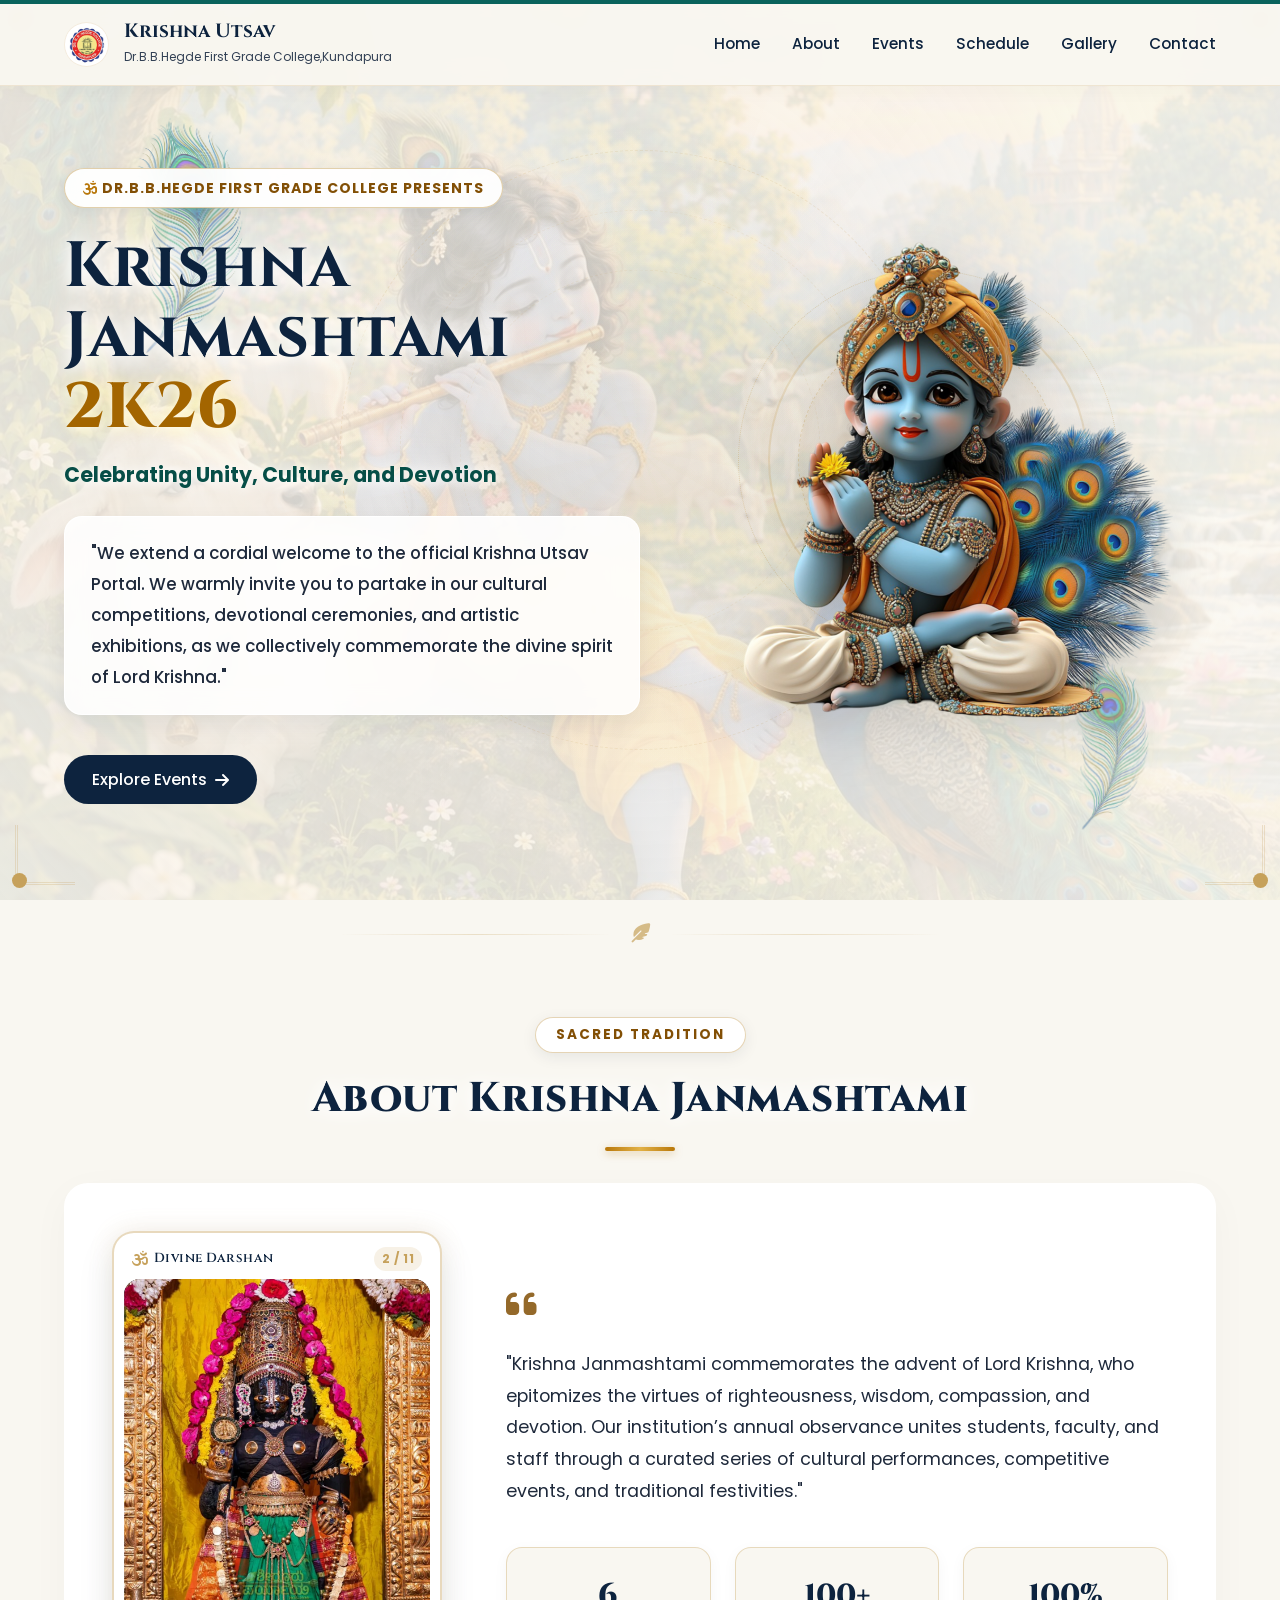
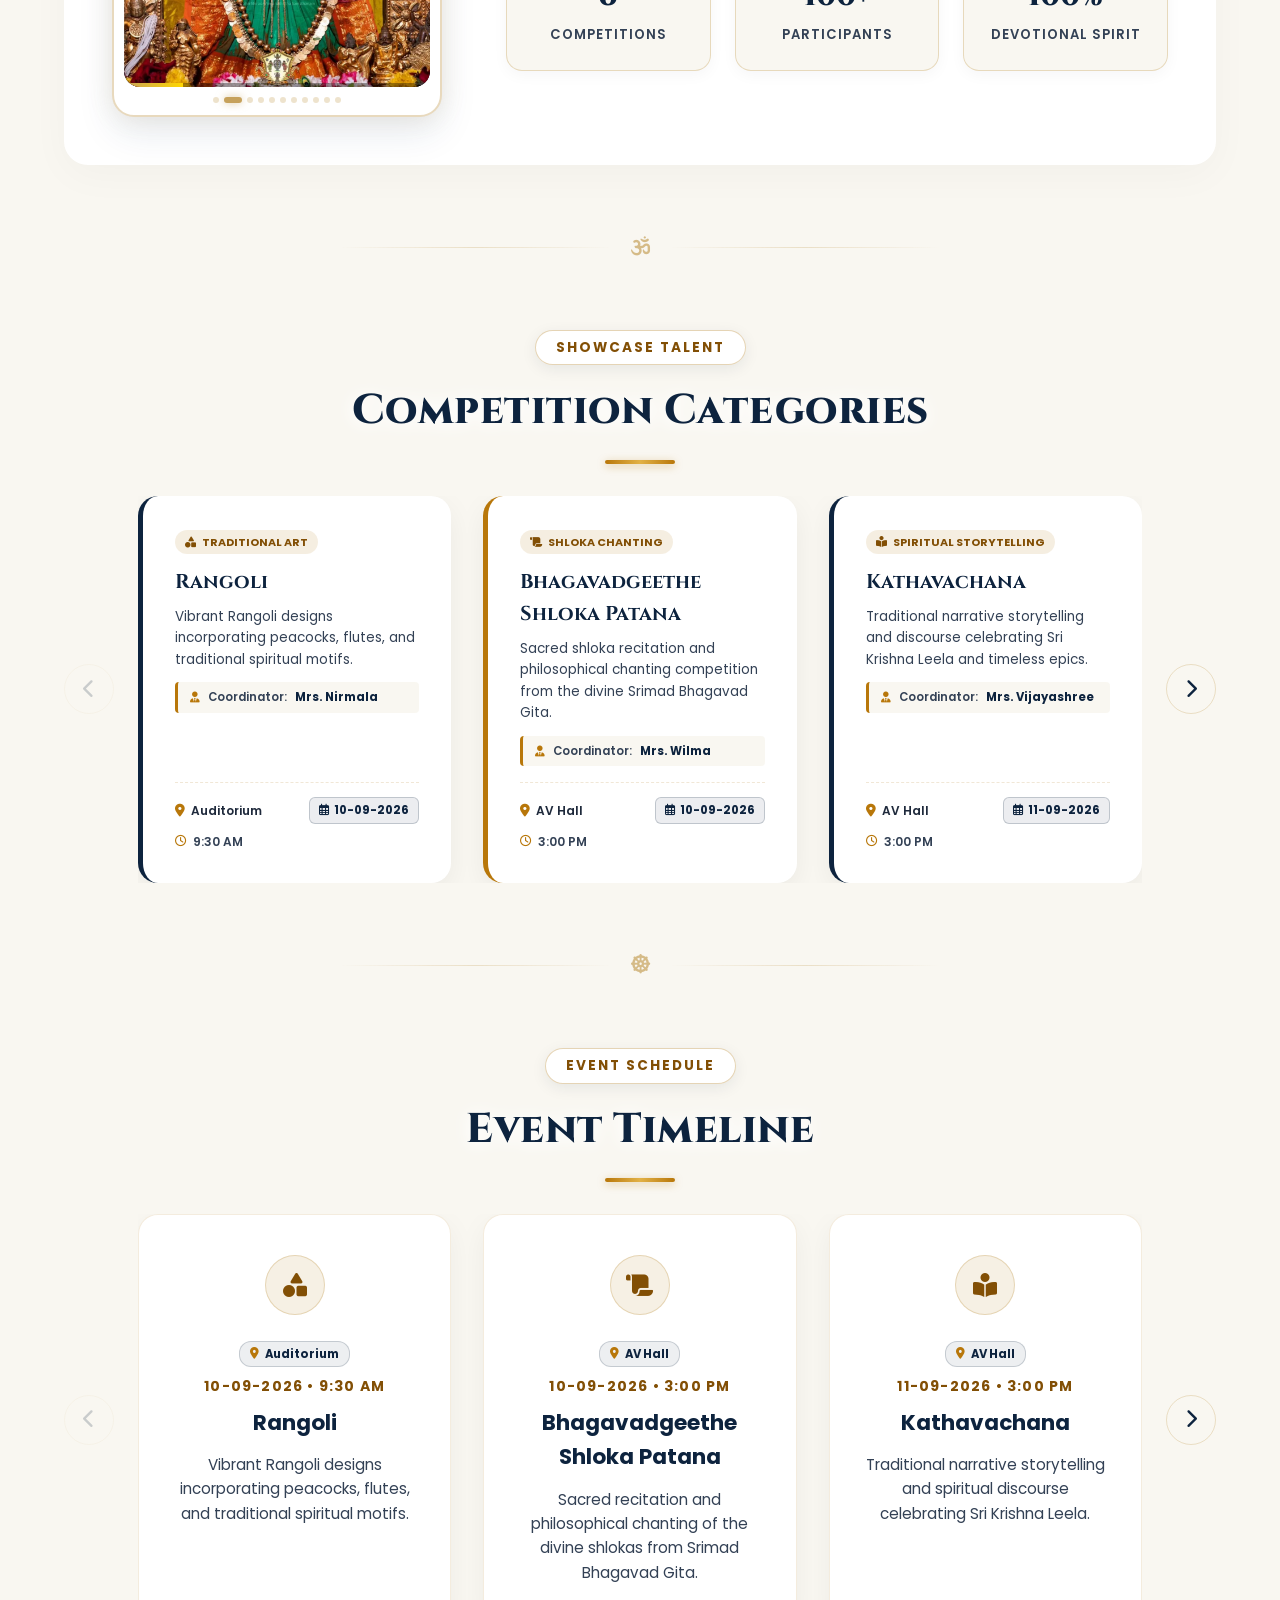
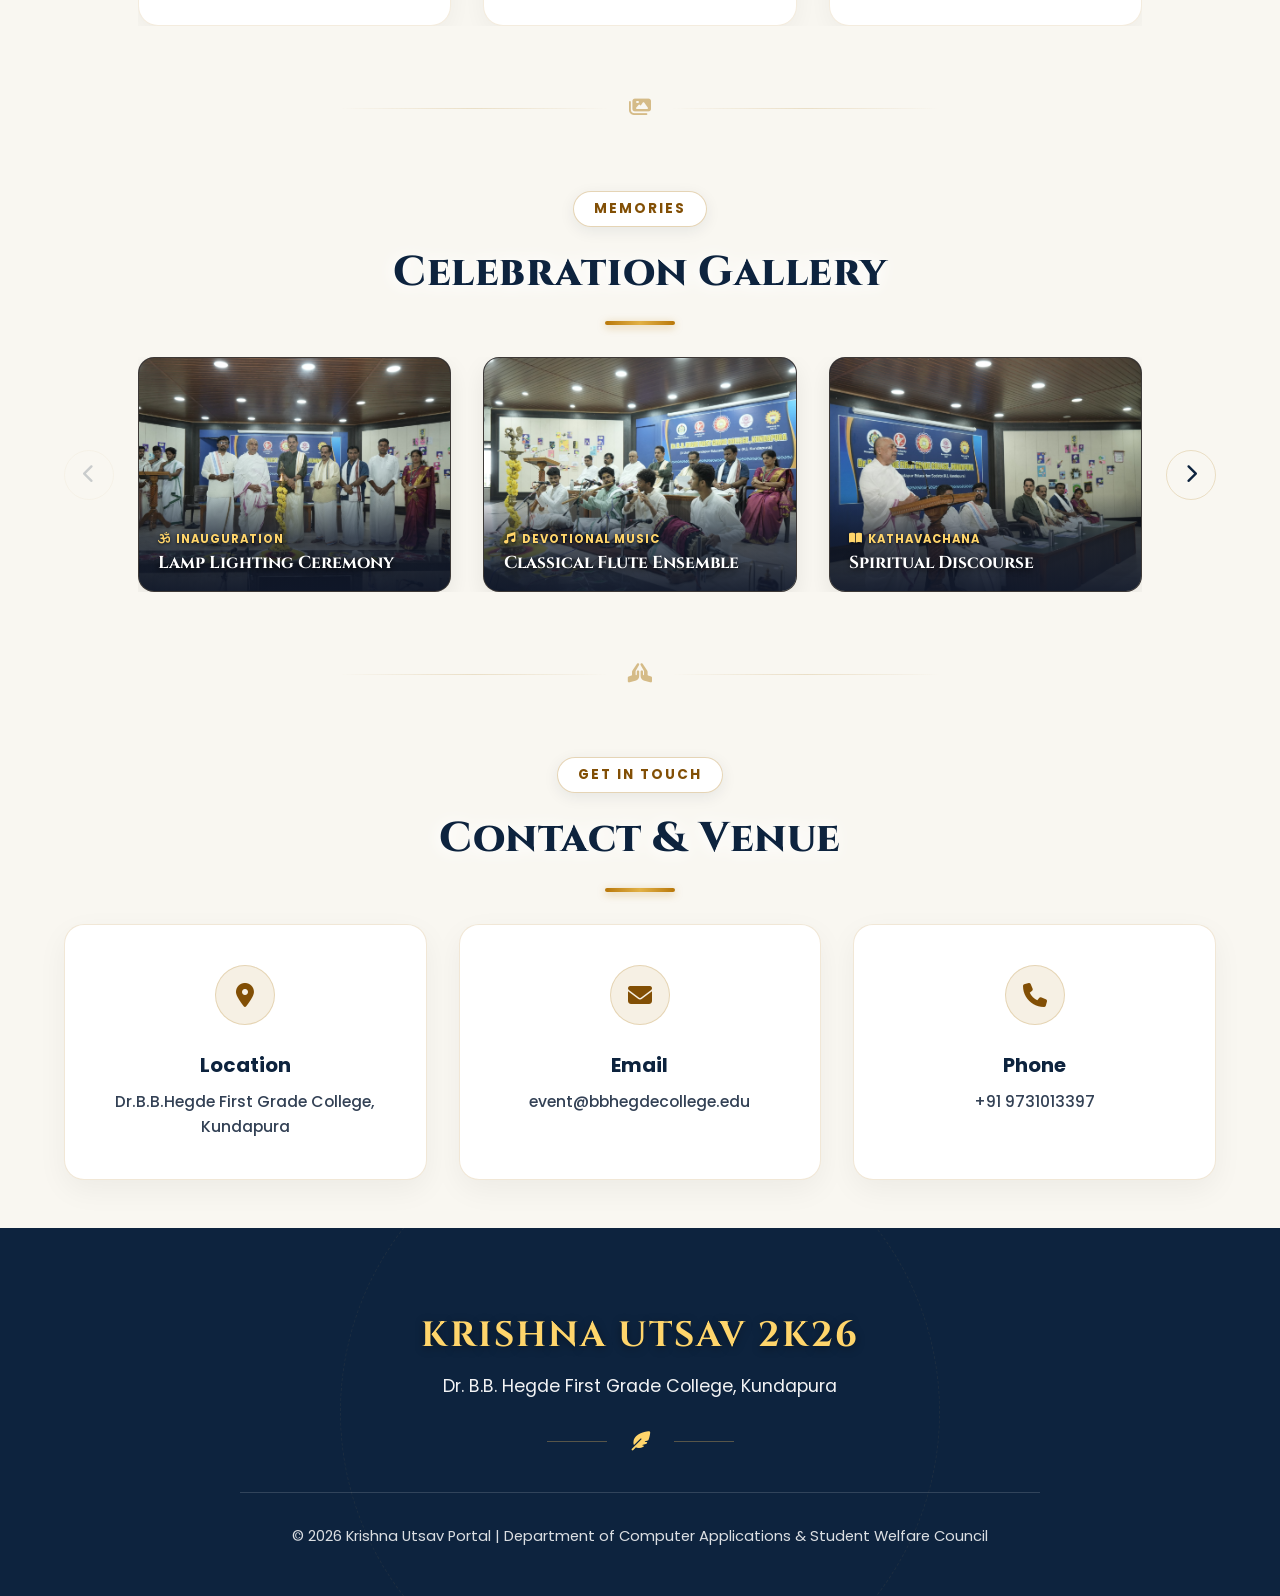
==== commit 3dcb27da: "Enhance mobile responsiveness with touch swipe carousels and sync project documentation" ====
--- a/HTML and CSS/index.html
+++ b/HTML and CSS/index.html
@@ -57,7 +57,7 @@
 ==================================================-->
     <header class="header">
         <nav class="navbar">
-            <a href="#" class="logo">
+            <a href="#home" class="logo">
                 <div class="logo-icon-wrap">
                     <img src="../Image and Audio/college-logo.png" alt="College Logo">
                 </div>
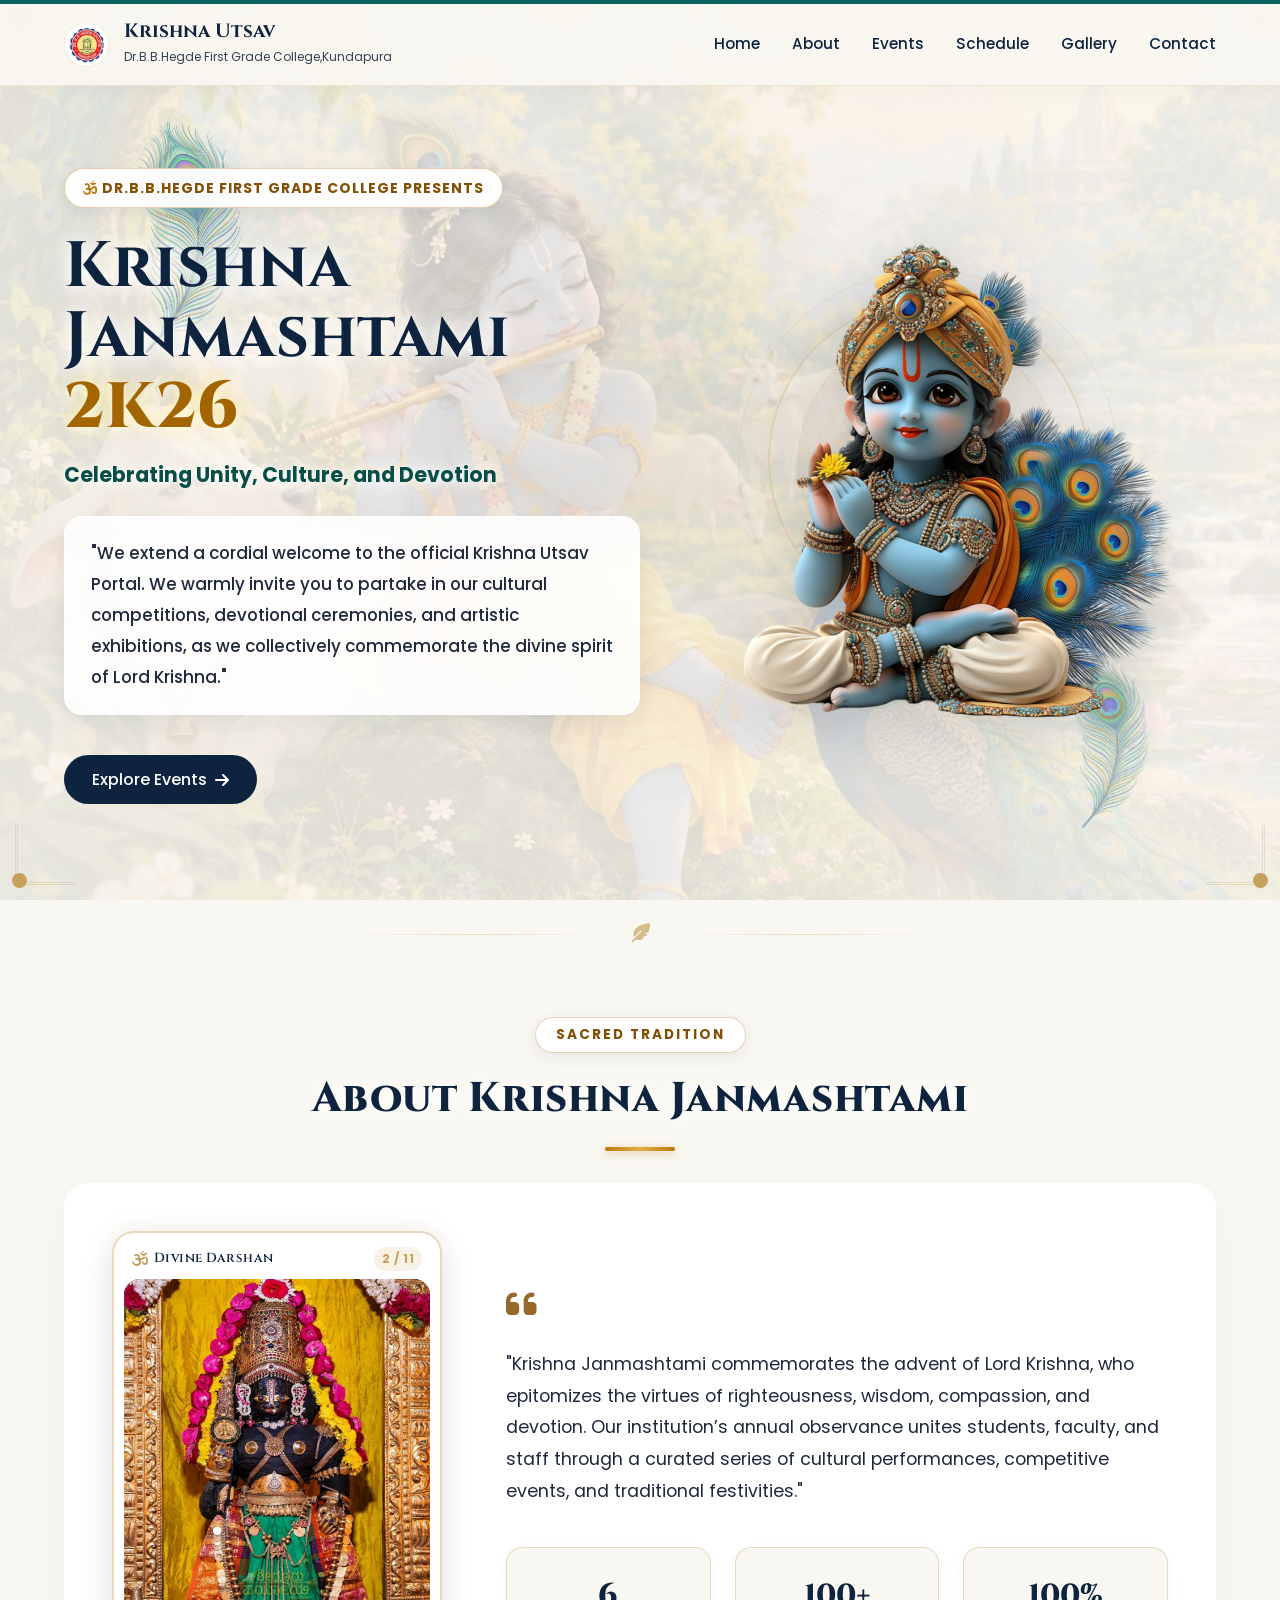
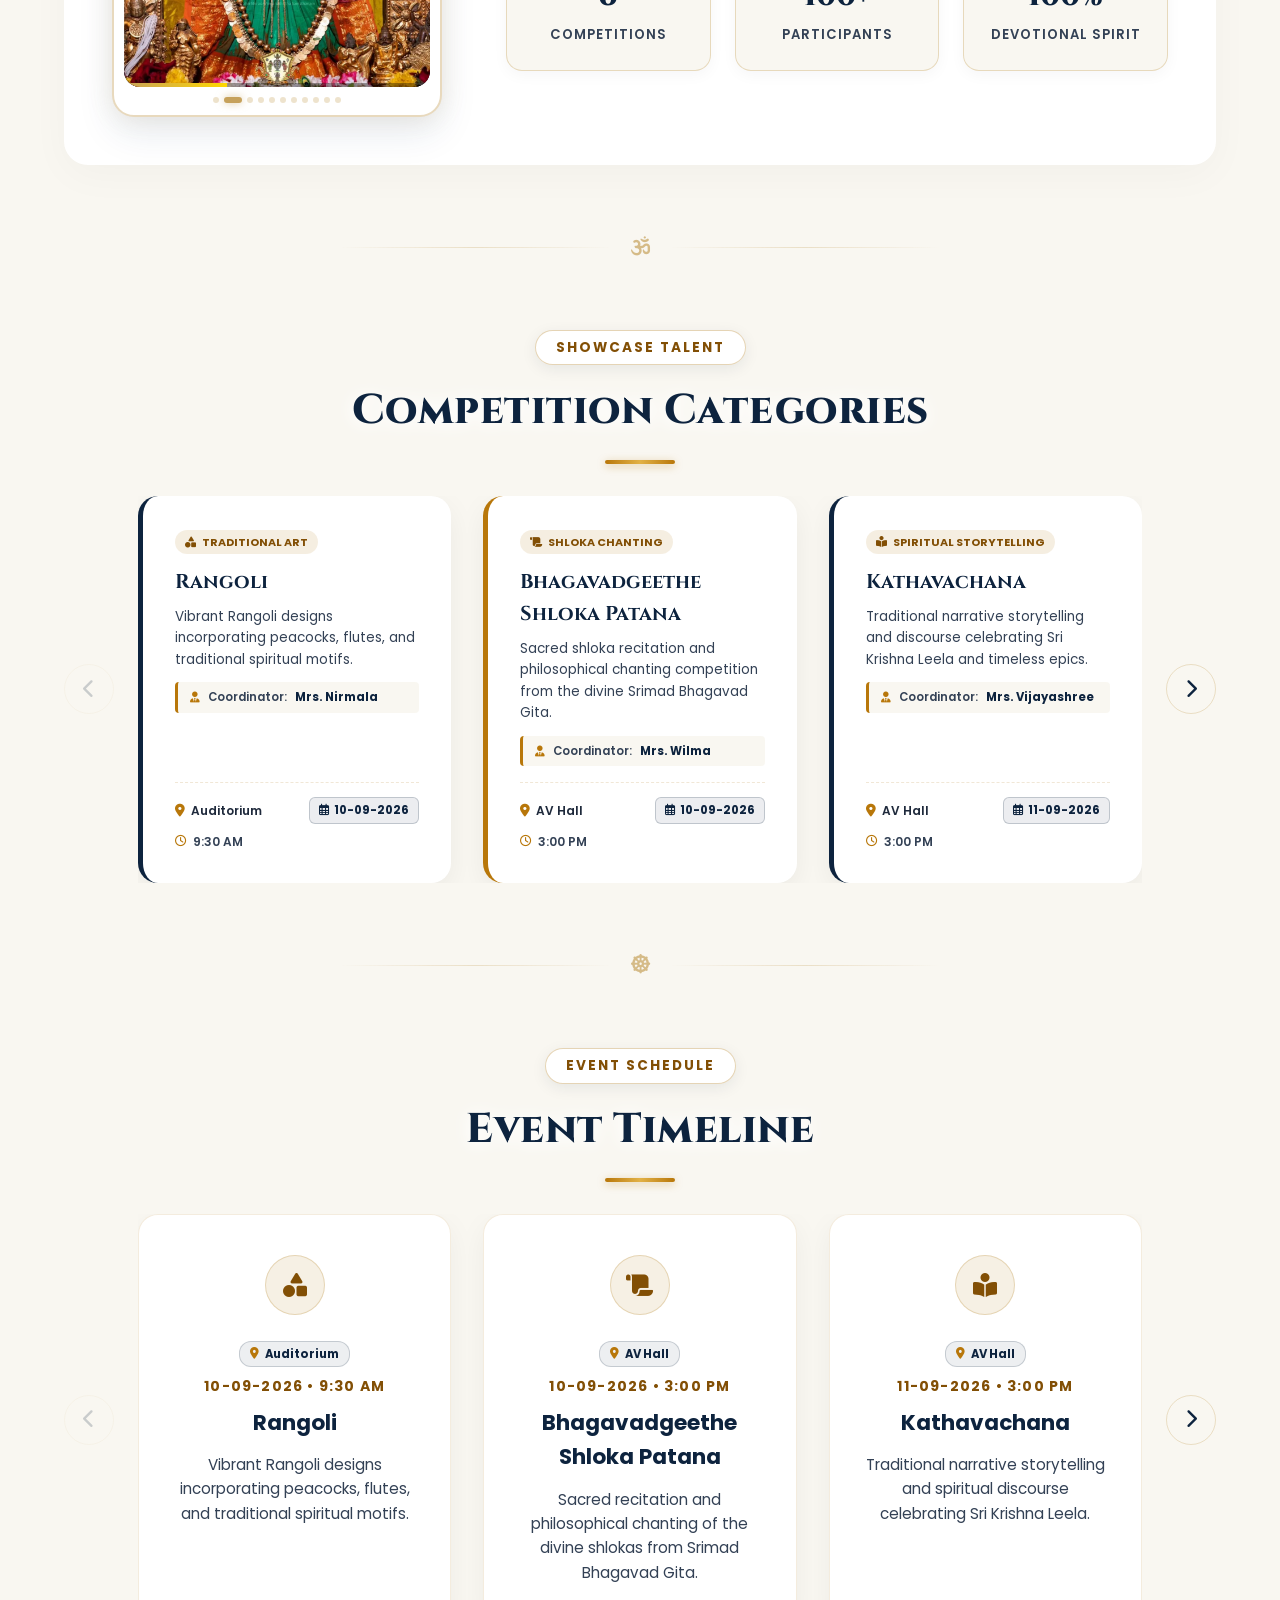
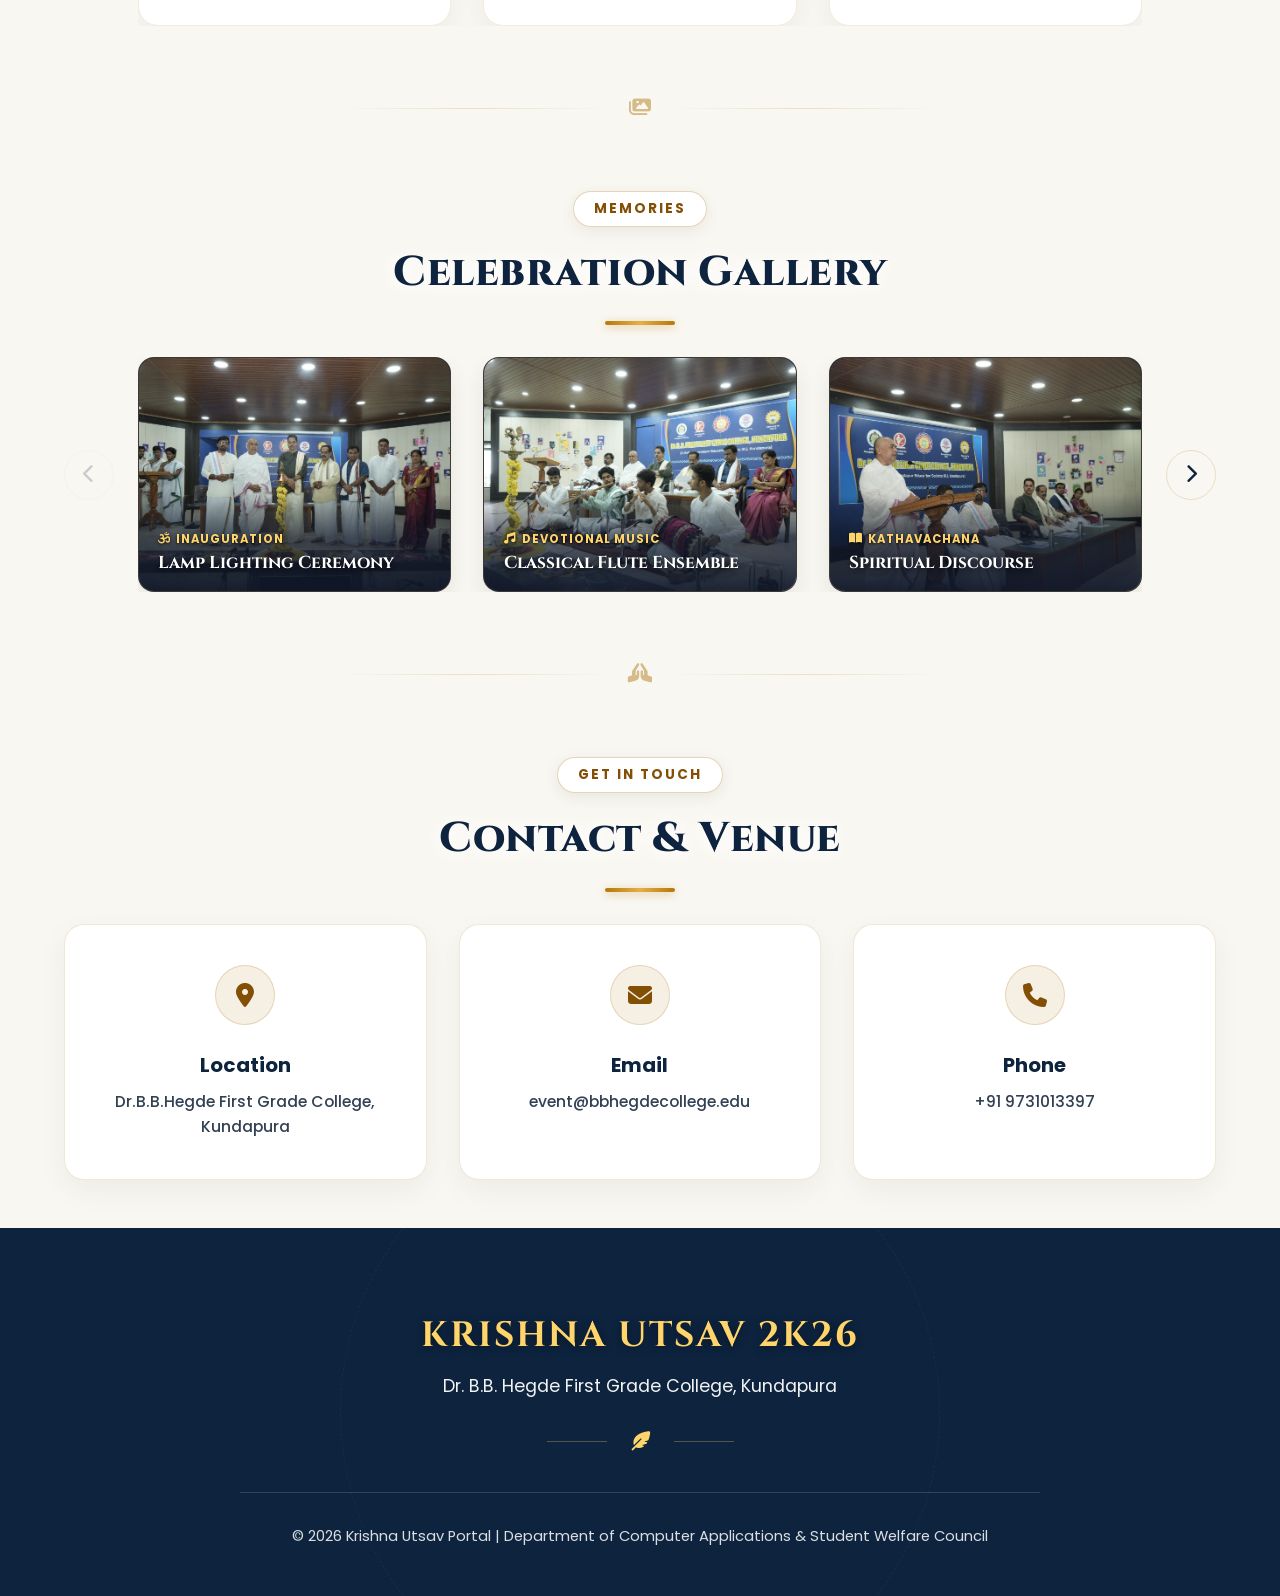
==== commit 37c4594d: "Enhance mobile responsiveness with touch swipe carousels and sync project documentation" ====
--- a/HTML and CSS/index.html
+++ b/HTML and CSS/index.html
@@ -8,6 +8,12 @@
     <title>Krishna Utsav Portal | Krishna Janmashtami 2026</title>
     <meta name="description"
         content="Official Krishna Janmashtami Event Portal for Dr BB Hegde First Grade College. Join cultural competitions, devotional events, and celebrations.">
+
+    <!-- Favicon & Touch Icons -->
+    <link rel="icon" type="image/x-icon" href="../favicon.ico">
+    <link rel="icon" type="image/png" sizes="32x32" href="../Image and Audio/favicon-32x32.png">
+    <link rel="icon" type="image/png" sizes="16x16" href="../Image and Audio/favicon-16x16.png">
+    <link rel="apple-touch-icon" sizes="180x180" href="../Image and Audio/apple-touch-icon.png">
 
     <!-- Google Fonts (Poppins & Cinzel for spiritual touch) -->
     <link rel="preconnect" href="https://fonts.googleapis.com">
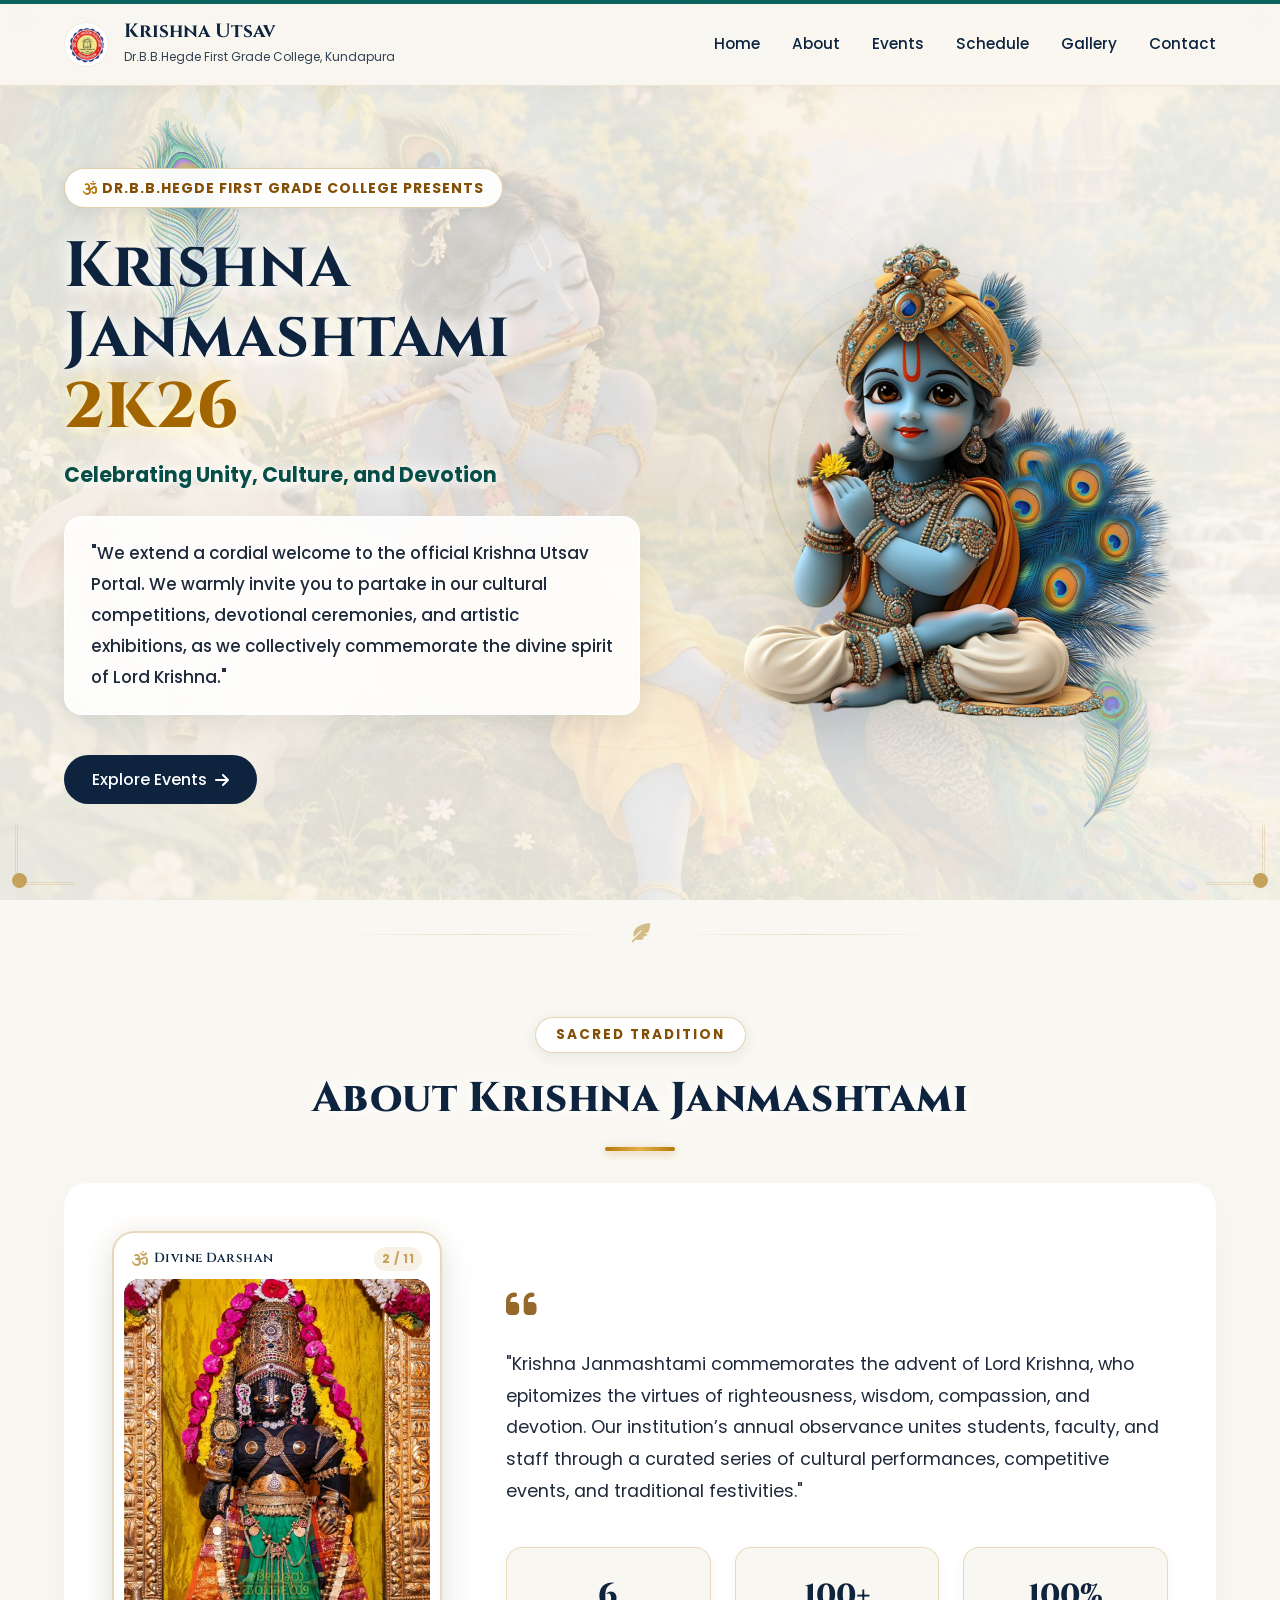
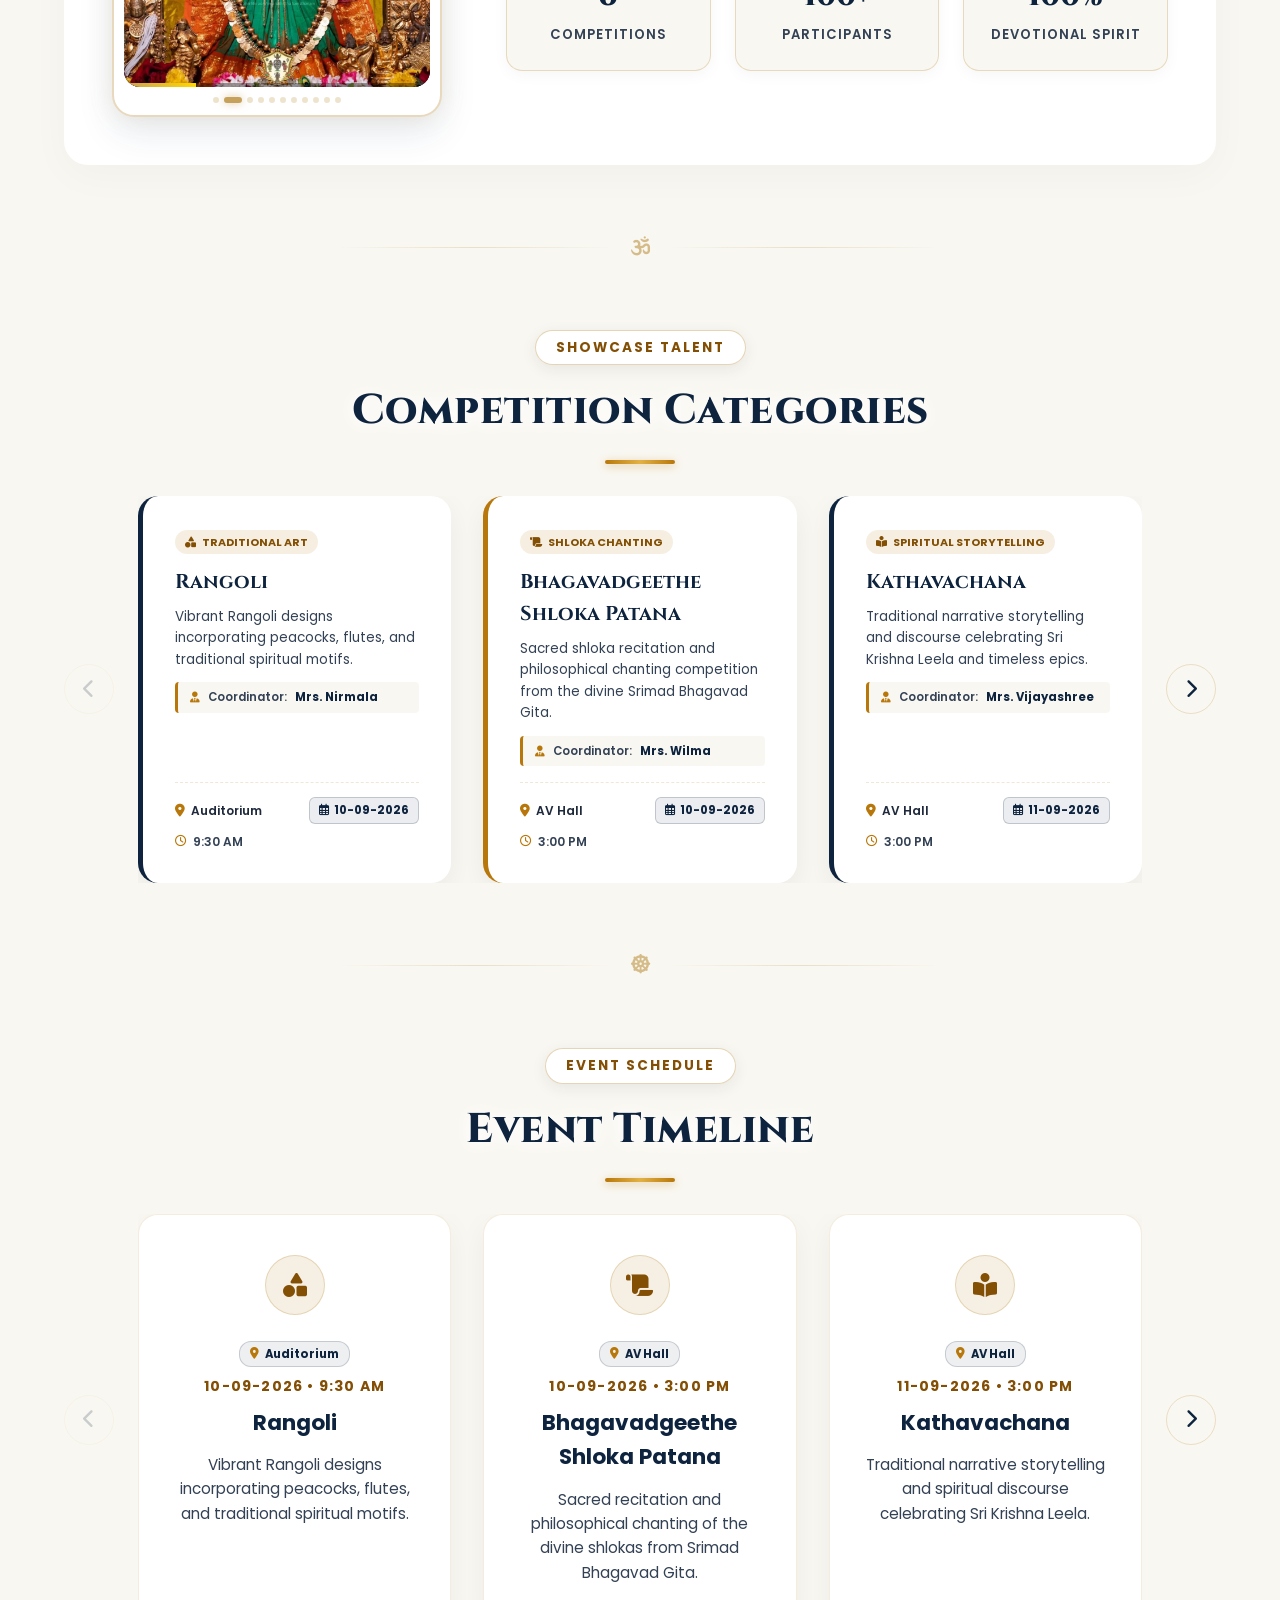
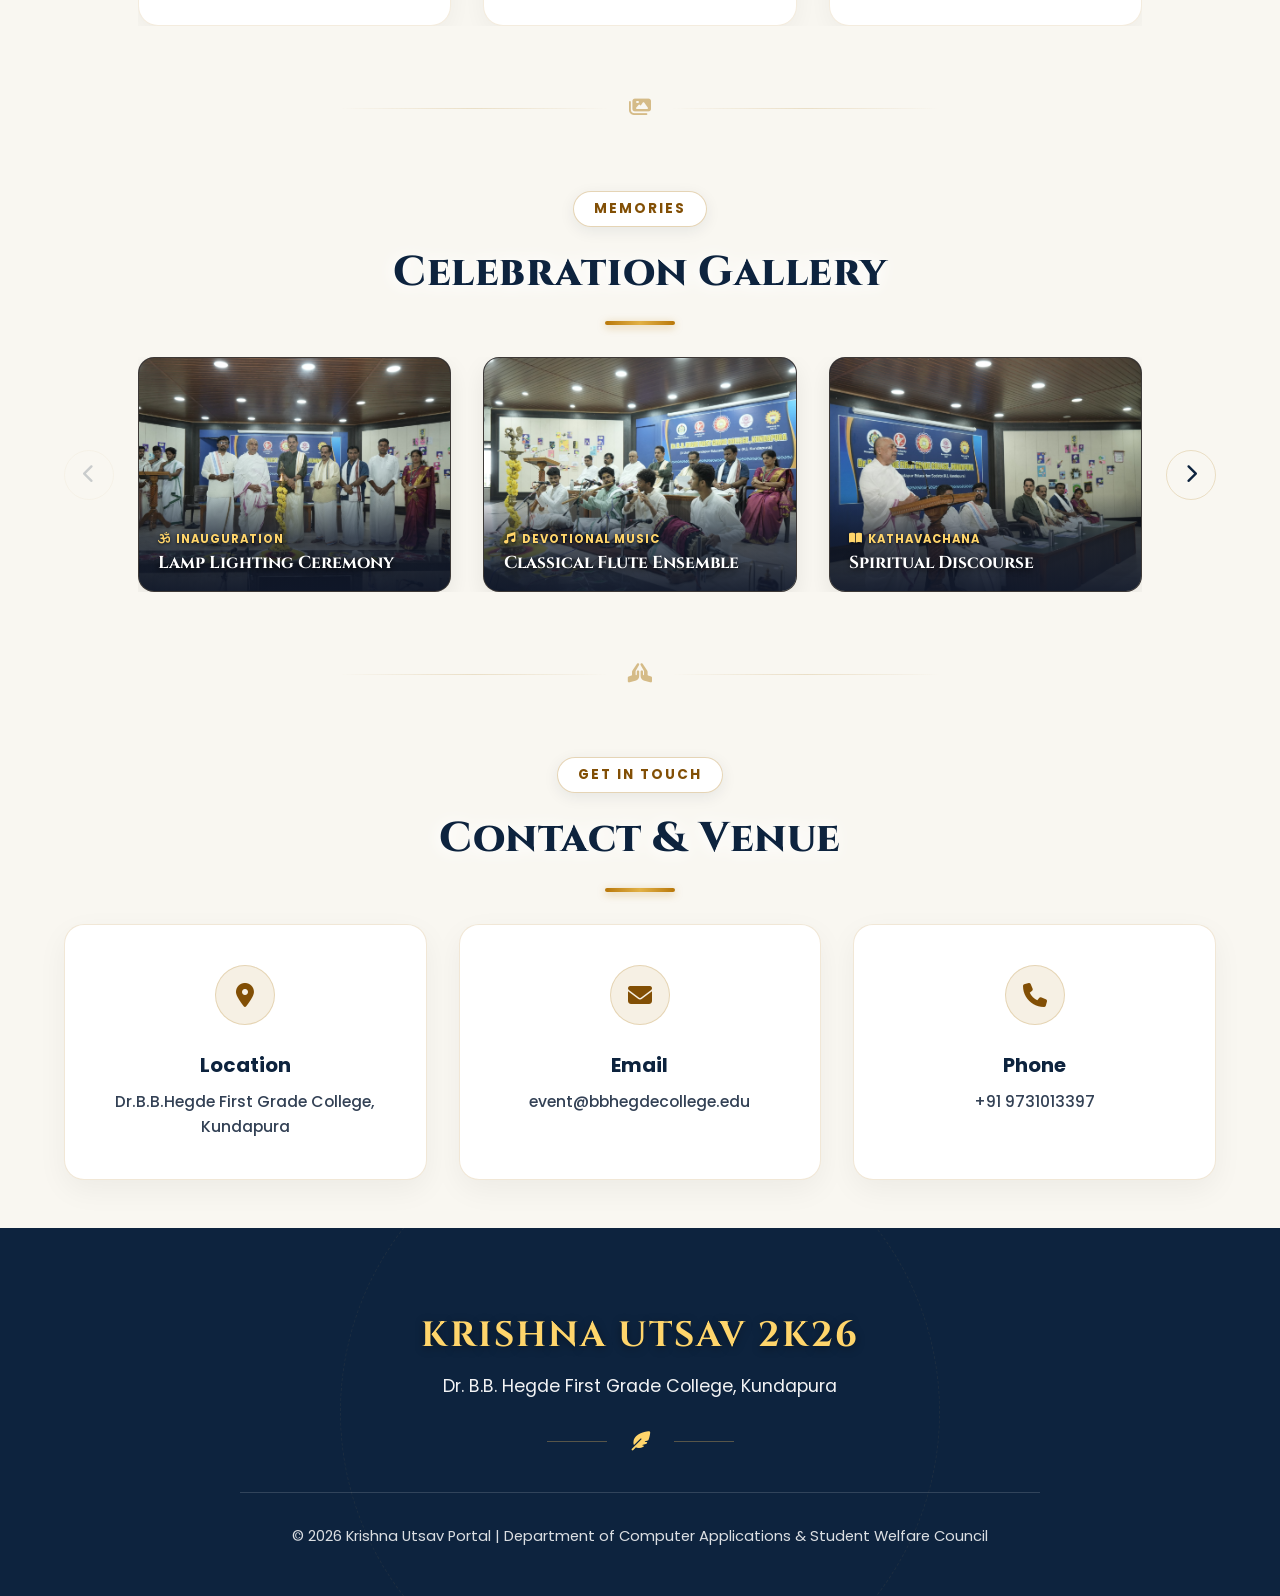
==== commit 502d06d5: "Enhance mobile responsiveness with touch swipe carousels and sync project documentation" ====
--- a/HTML and CSS/index.html
+++ b/HTML and CSS/index.html
@@ -69,7 +69,7 @@
                 </div>
                 <div>
                     <h2>Krishna Utsav</h2>
-                    <span>Dr.B.B.Hegde First Grade College,Kundapura</span>
+                    <span>Dr.B.B.Hegde First Grade College, Kundapura</span>
                 </div>
             </a>
 
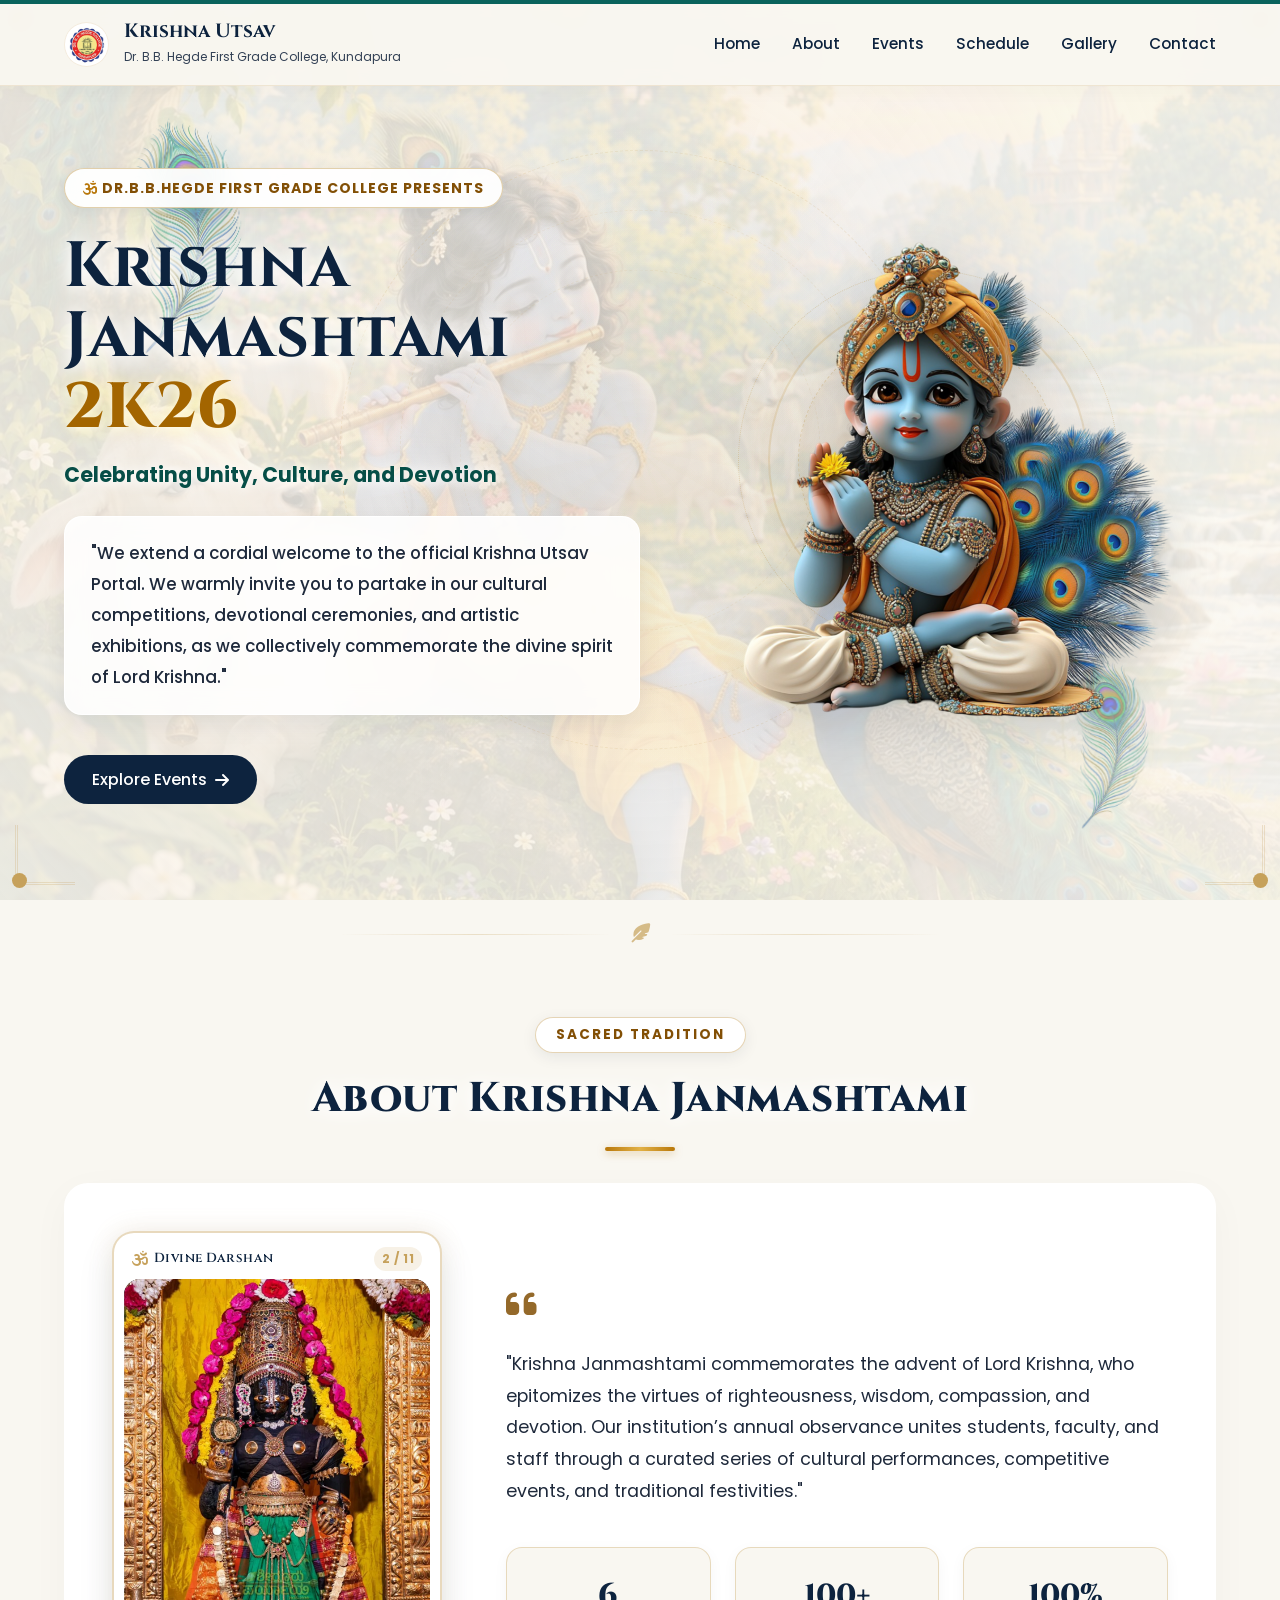
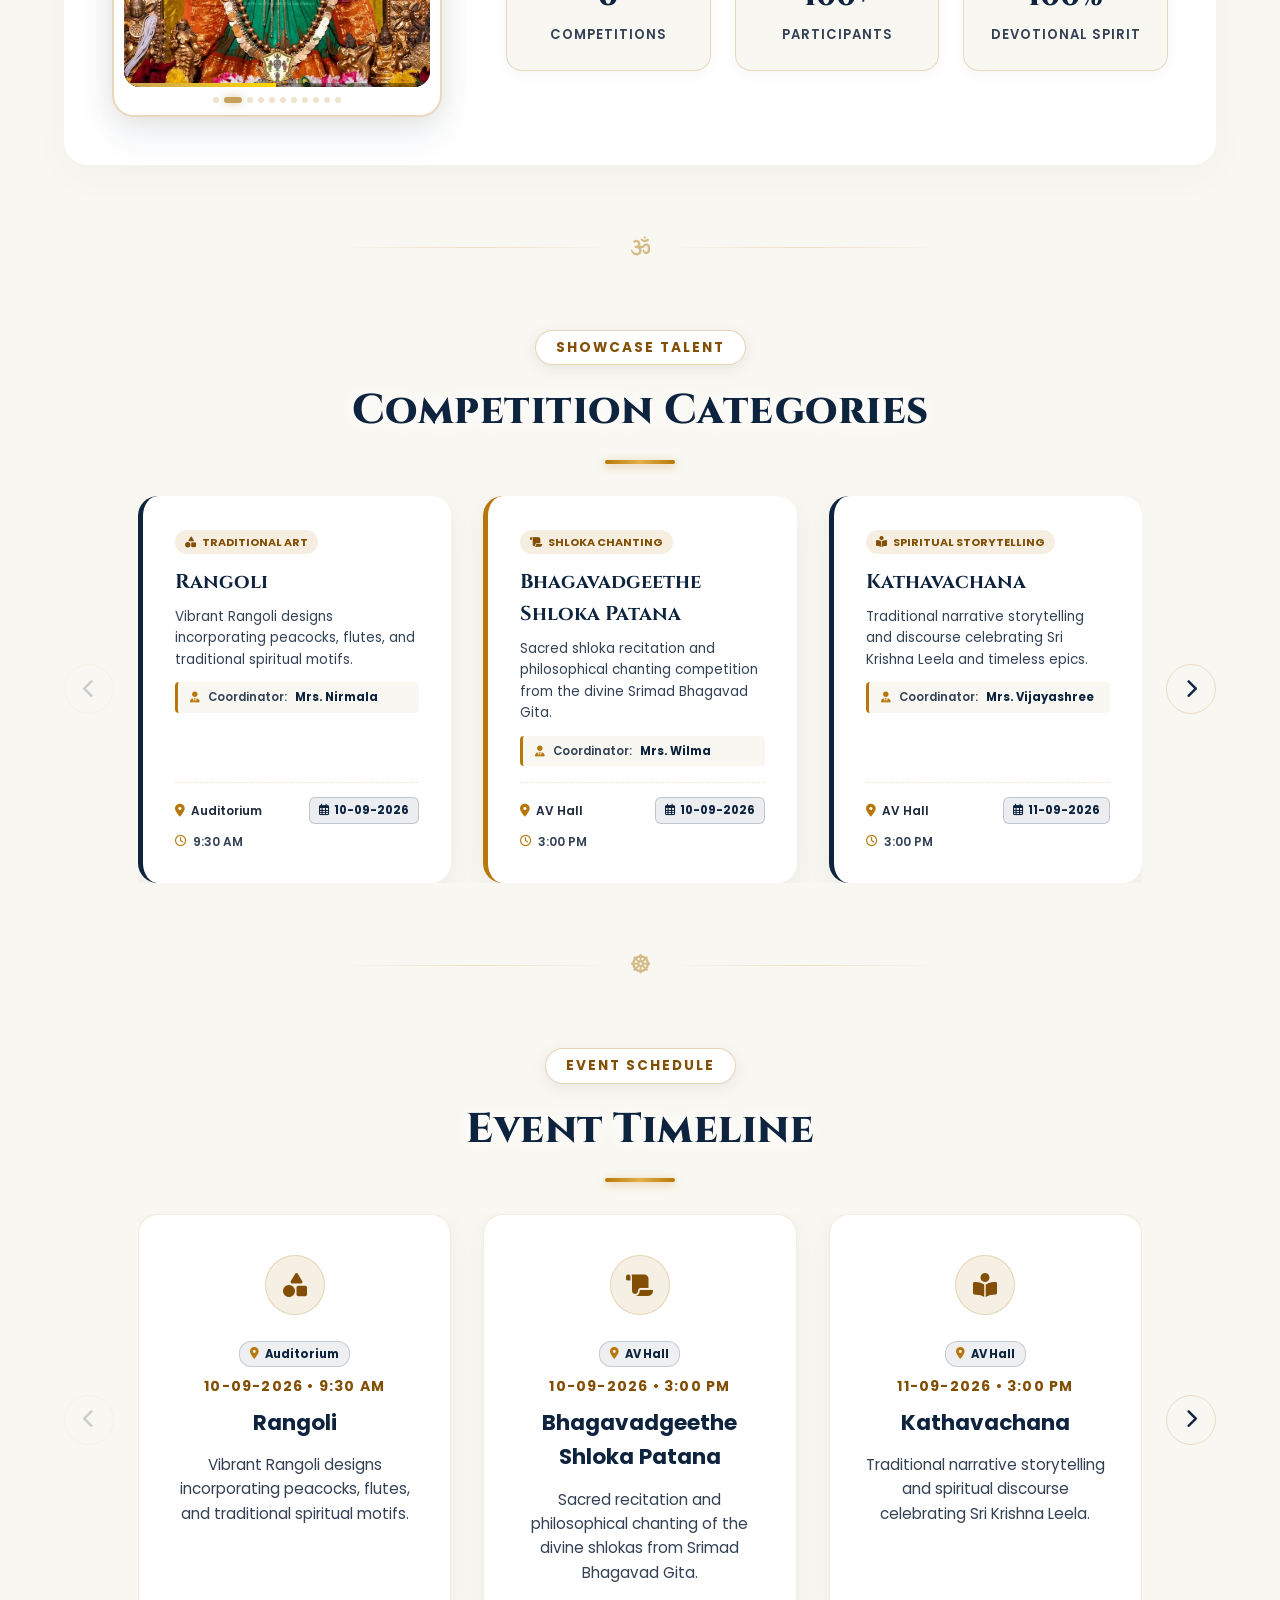
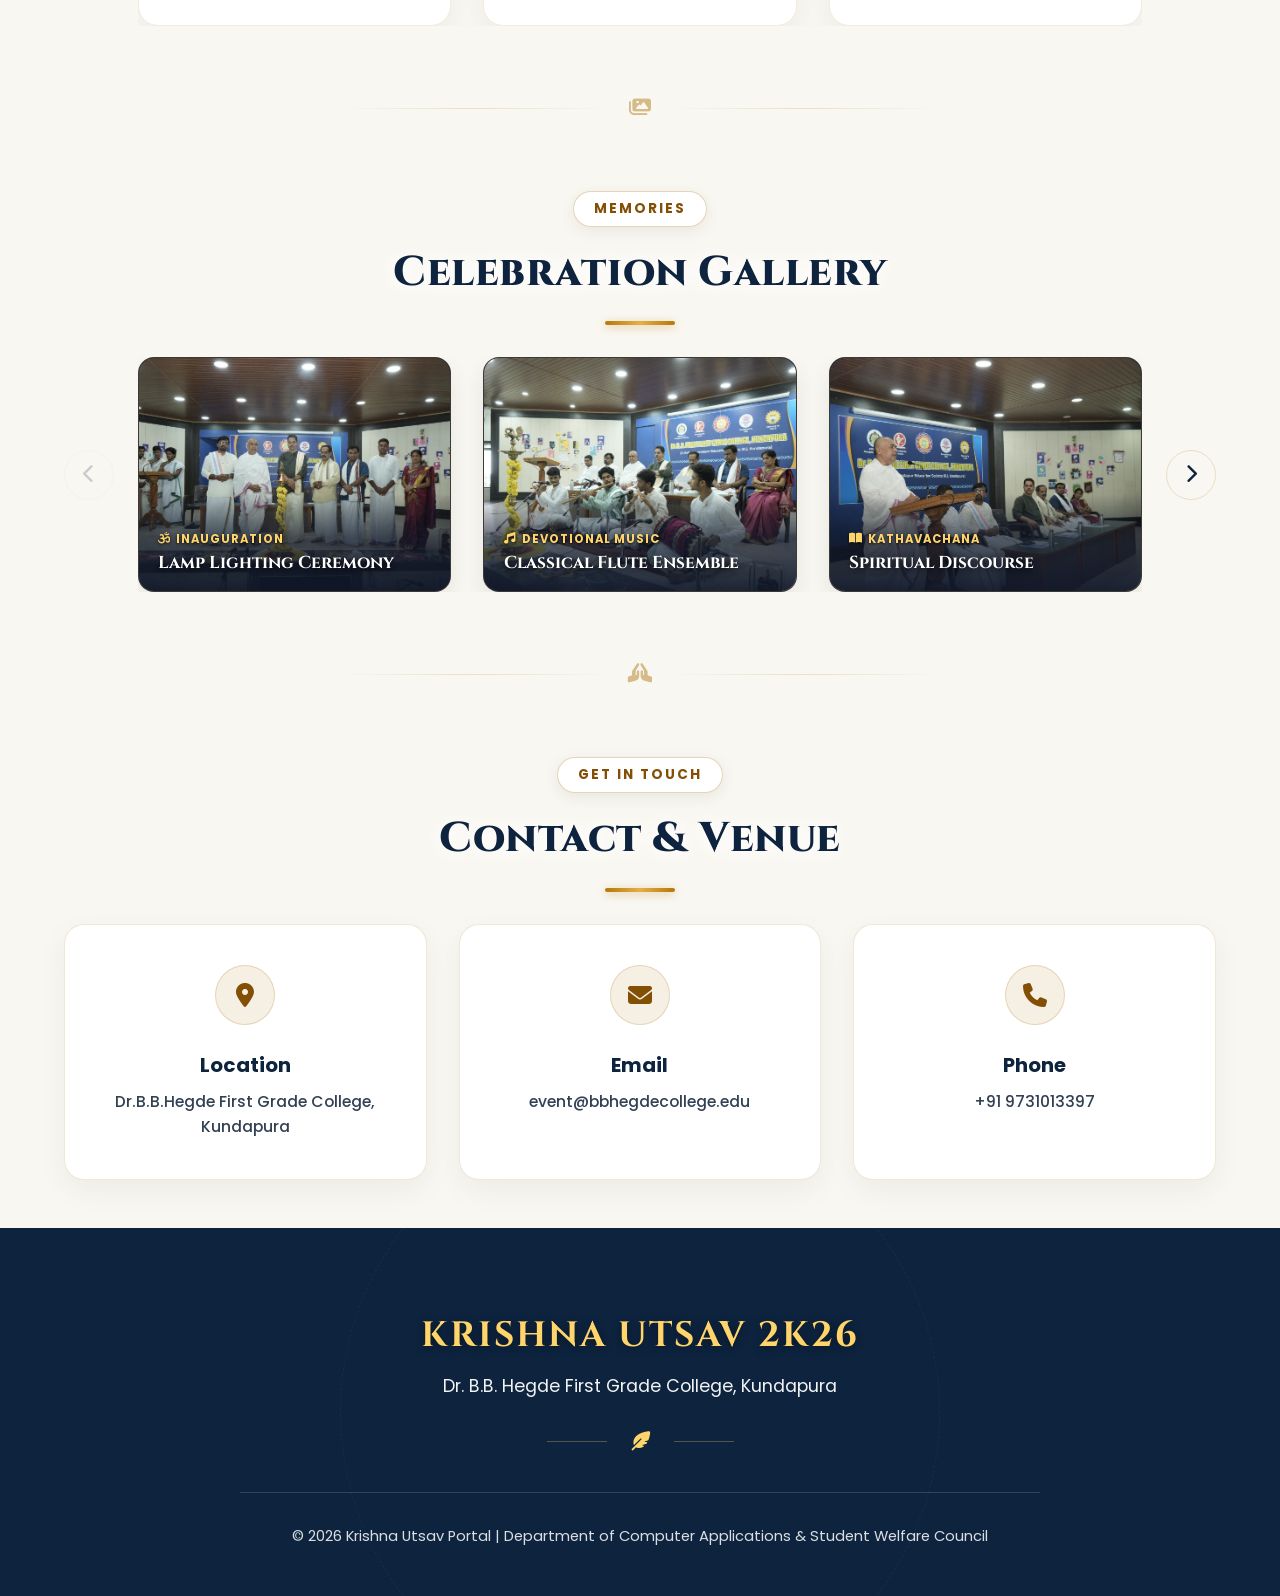
==== commit 8d01ddf8: "Enhance mobile responsiveness with touch swipe carousels and sync project documentation" ====
--- a/HTML and CSS/index.html
+++ b/HTML and CSS/index.html
@@ -69,7 +69,7 @@
                 </div>
                 <div>
                     <h2>Krishna Utsav</h2>
-                    <span>Dr.B.B.Hegde First Grade College, Kundapura</span>
+                    <span>Dr. B.B. Hegde First Grade College, Kundapura</span>
                 </div>
             </a>
 
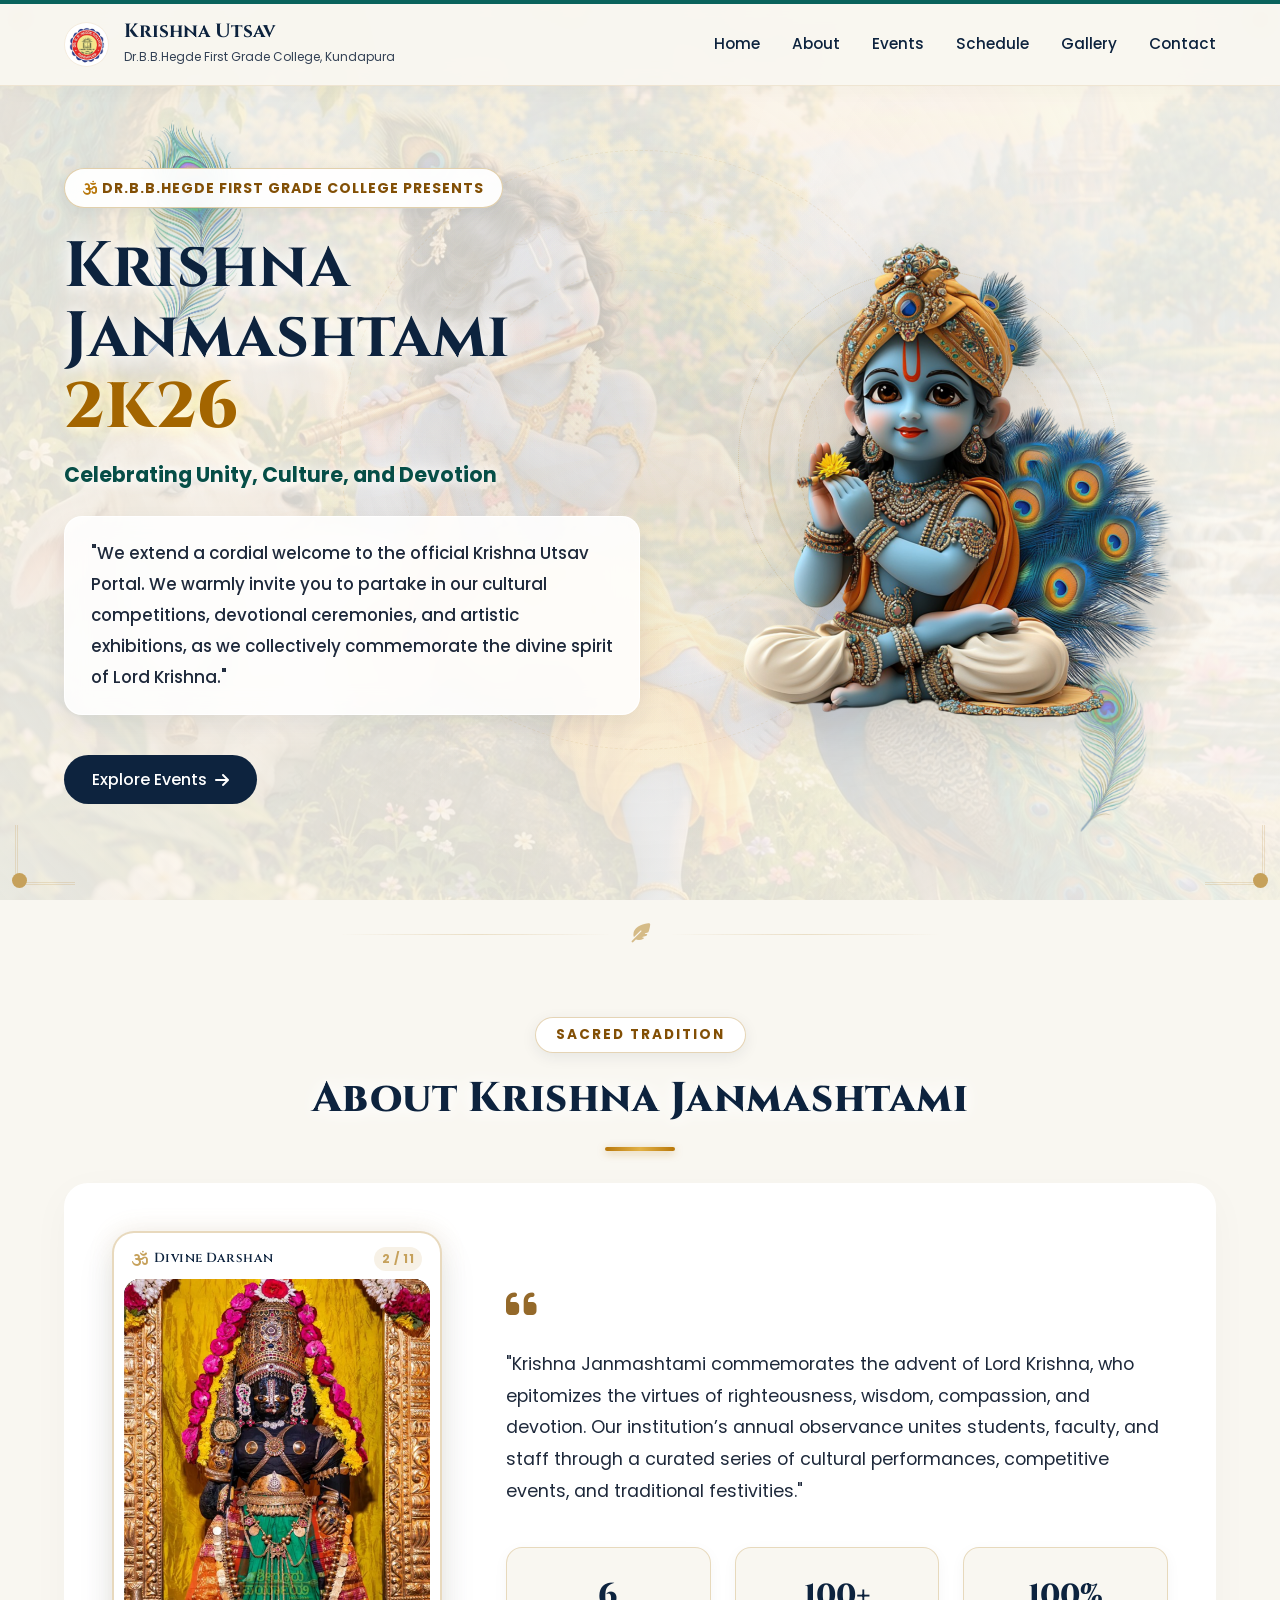
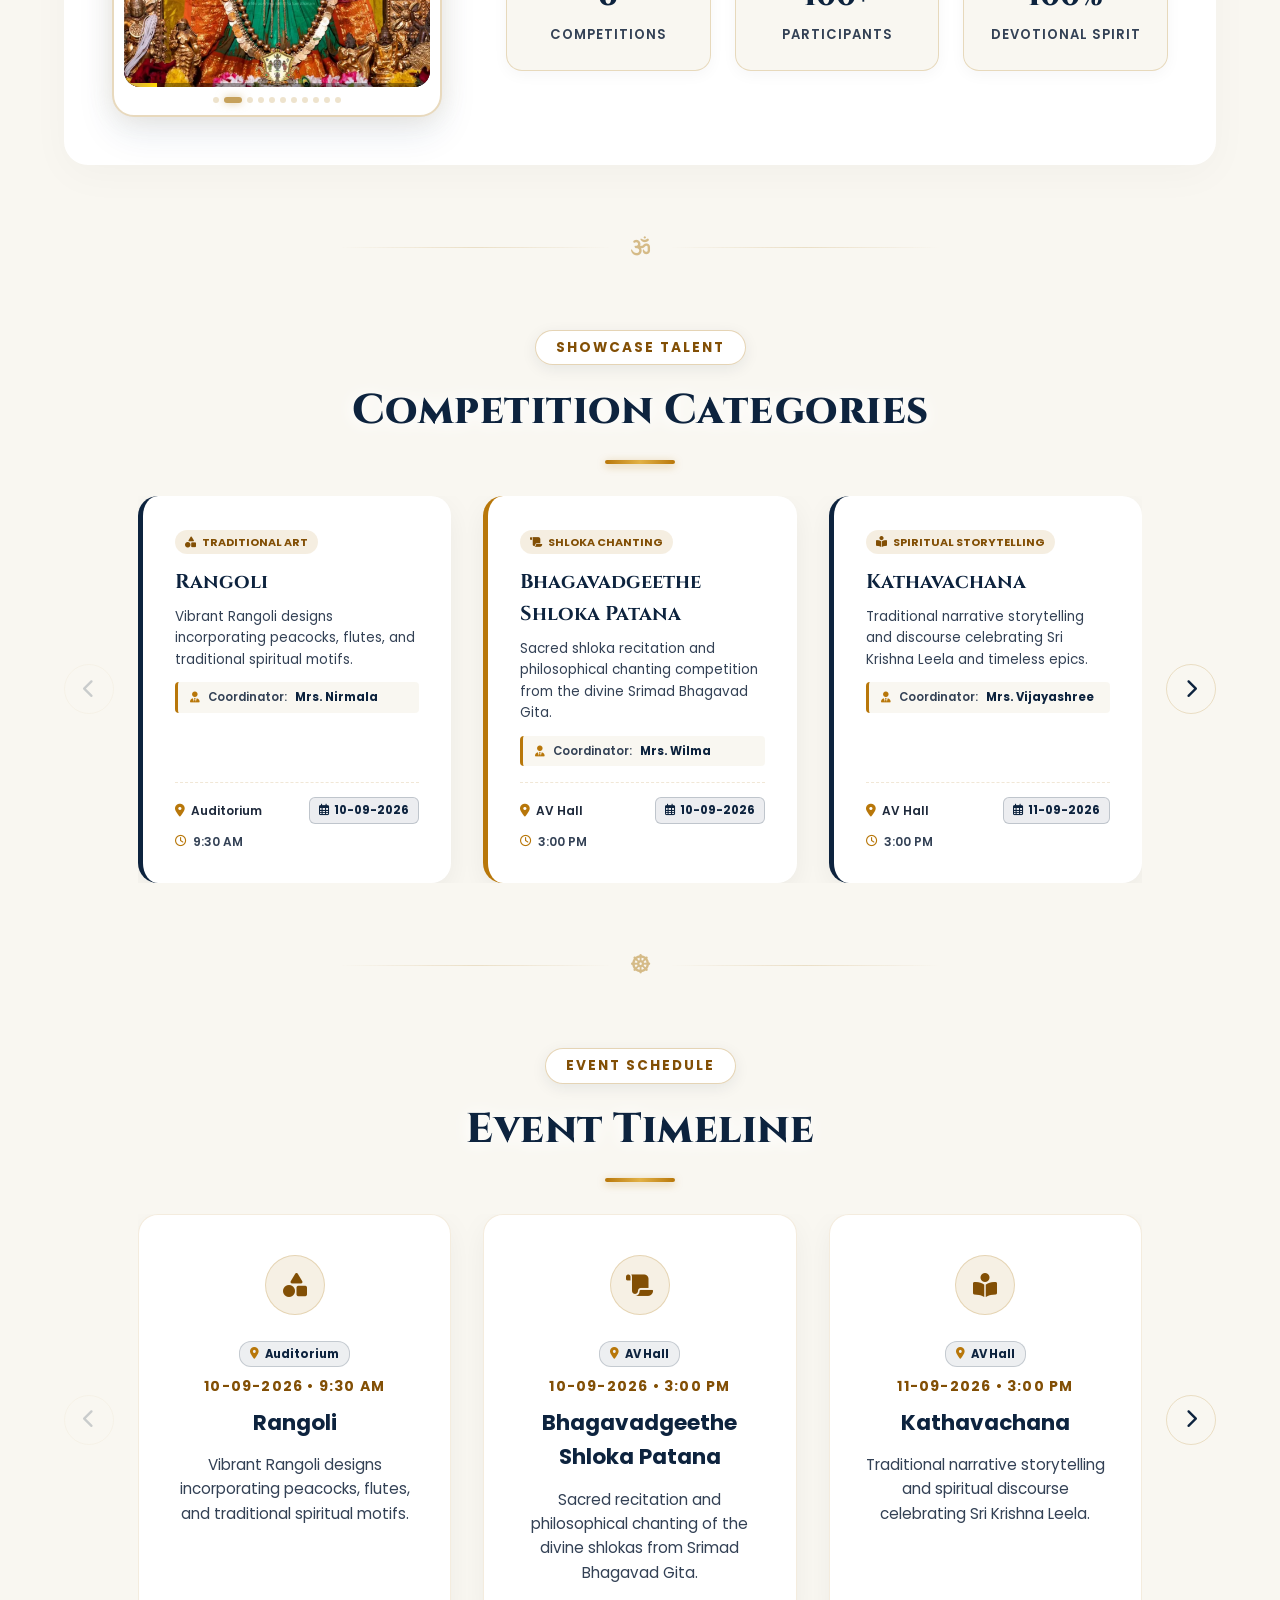
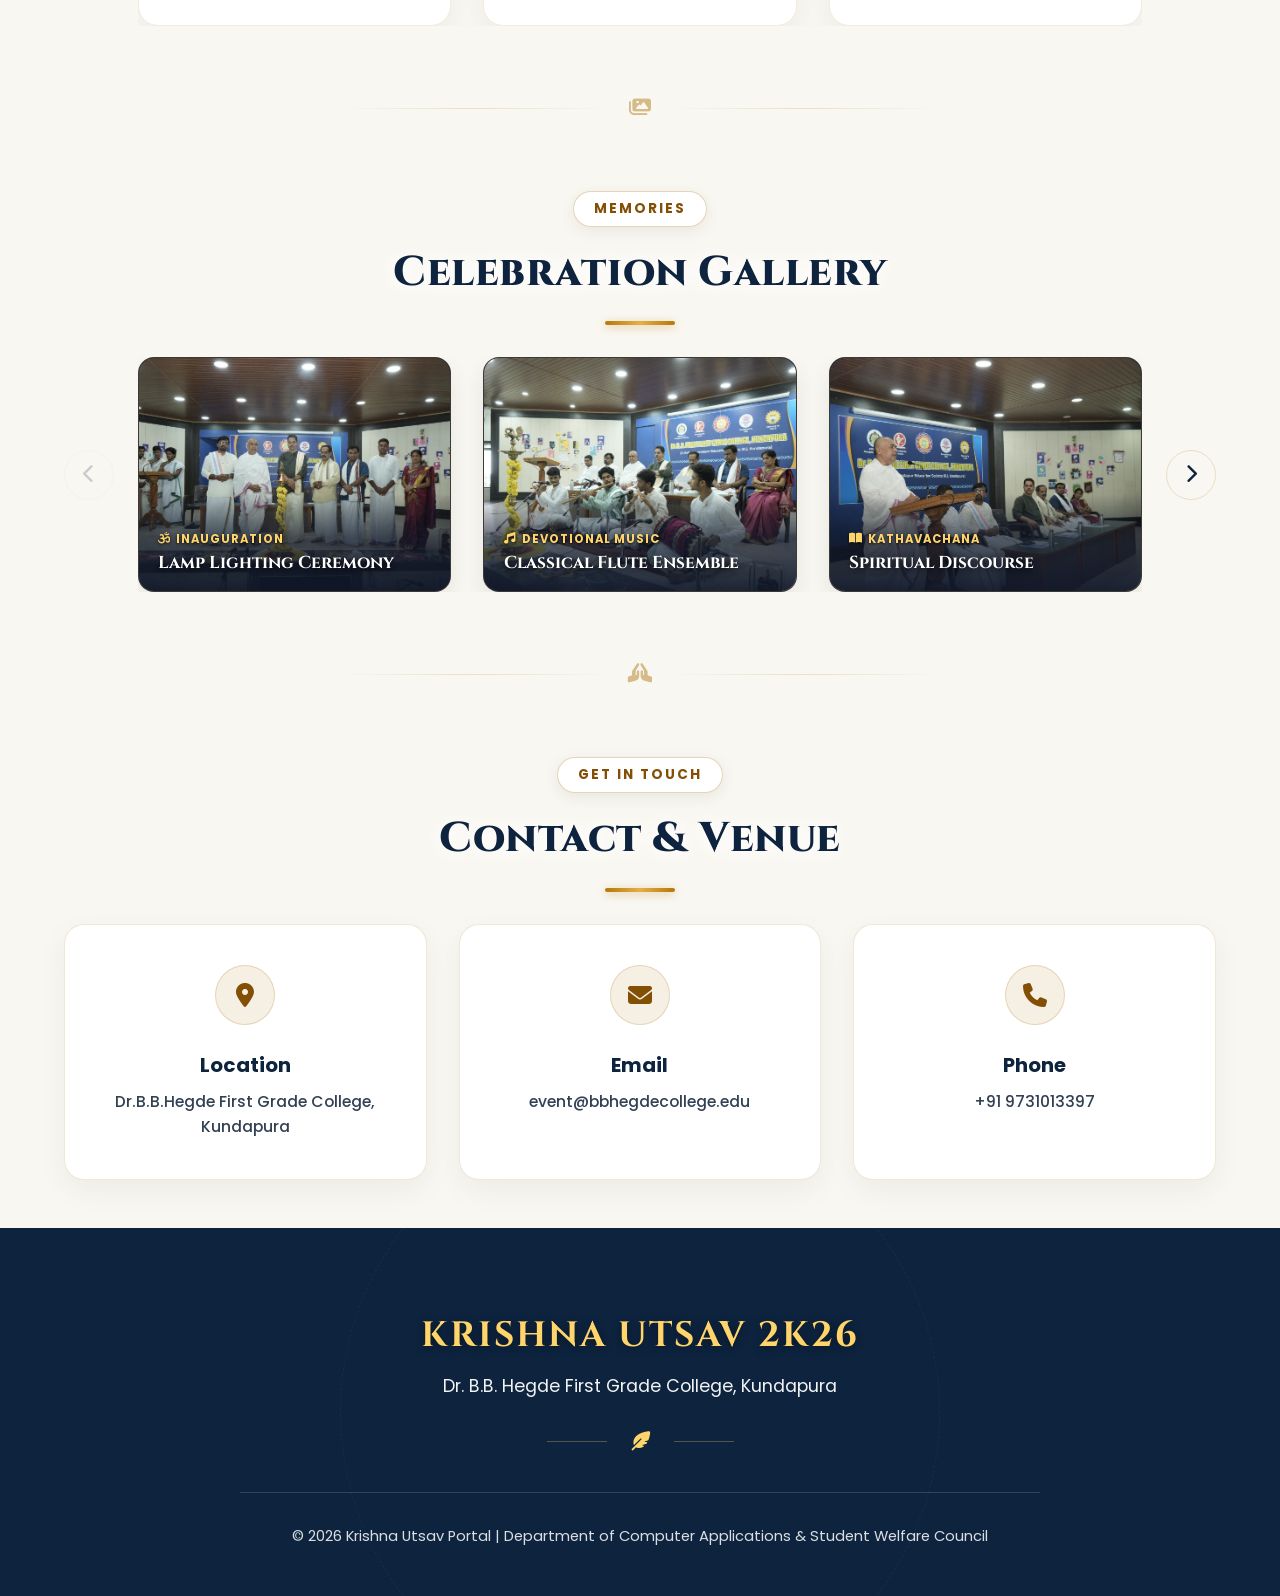
==== commit d214e512: "Update index.html" ====
--- a/HTML and CSS/index.html
+++ b/HTML and CSS/index.html
@@ -69,7 +69,7 @@
                 </div>
                 <div>
                     <h2>Krishna Utsav</h2>
-                    <span>Dr. B.B. Hegde First Grade College, Kundapura</span>
+                    <span>Dr.B.B.Hegde First Grade College, Kundapura</span>
                 </div>
             </a>
 
@@ -731,4 +731,4 @@
 
 </body>
 
-</html>+</html>
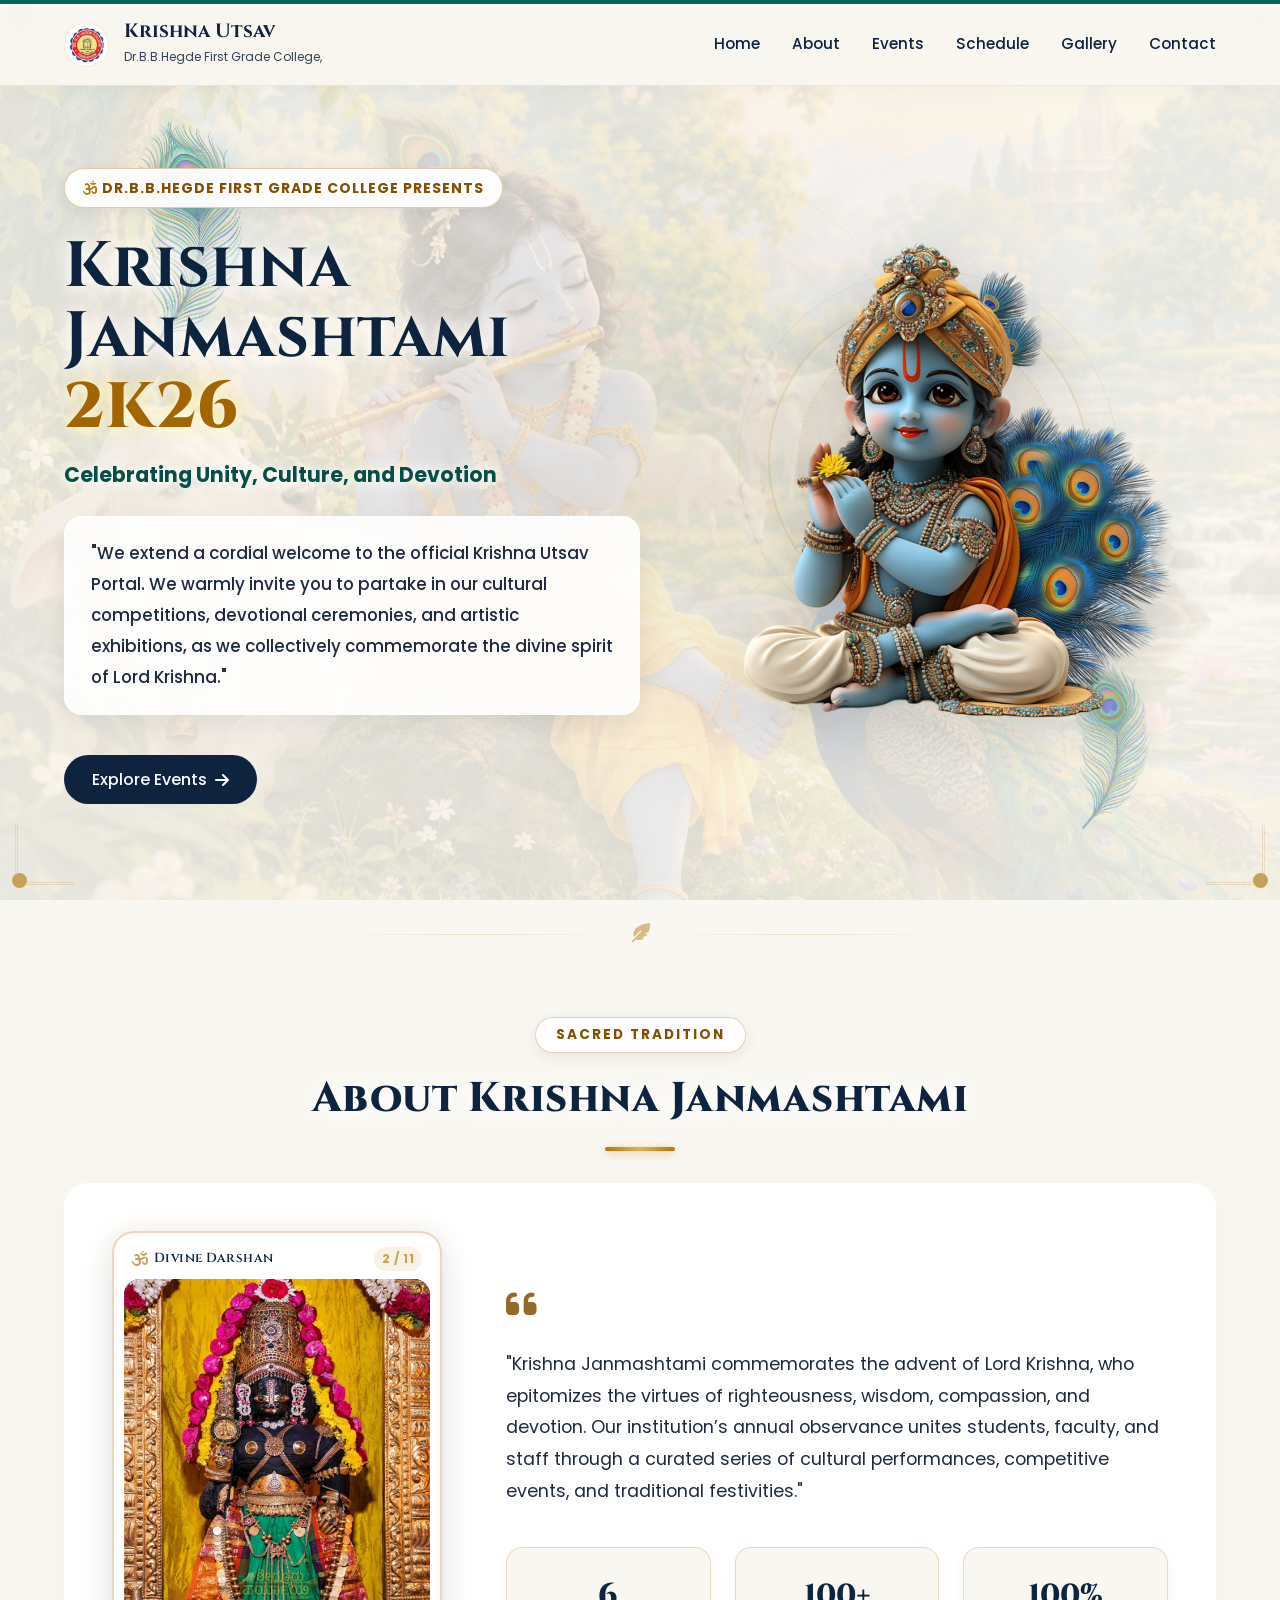
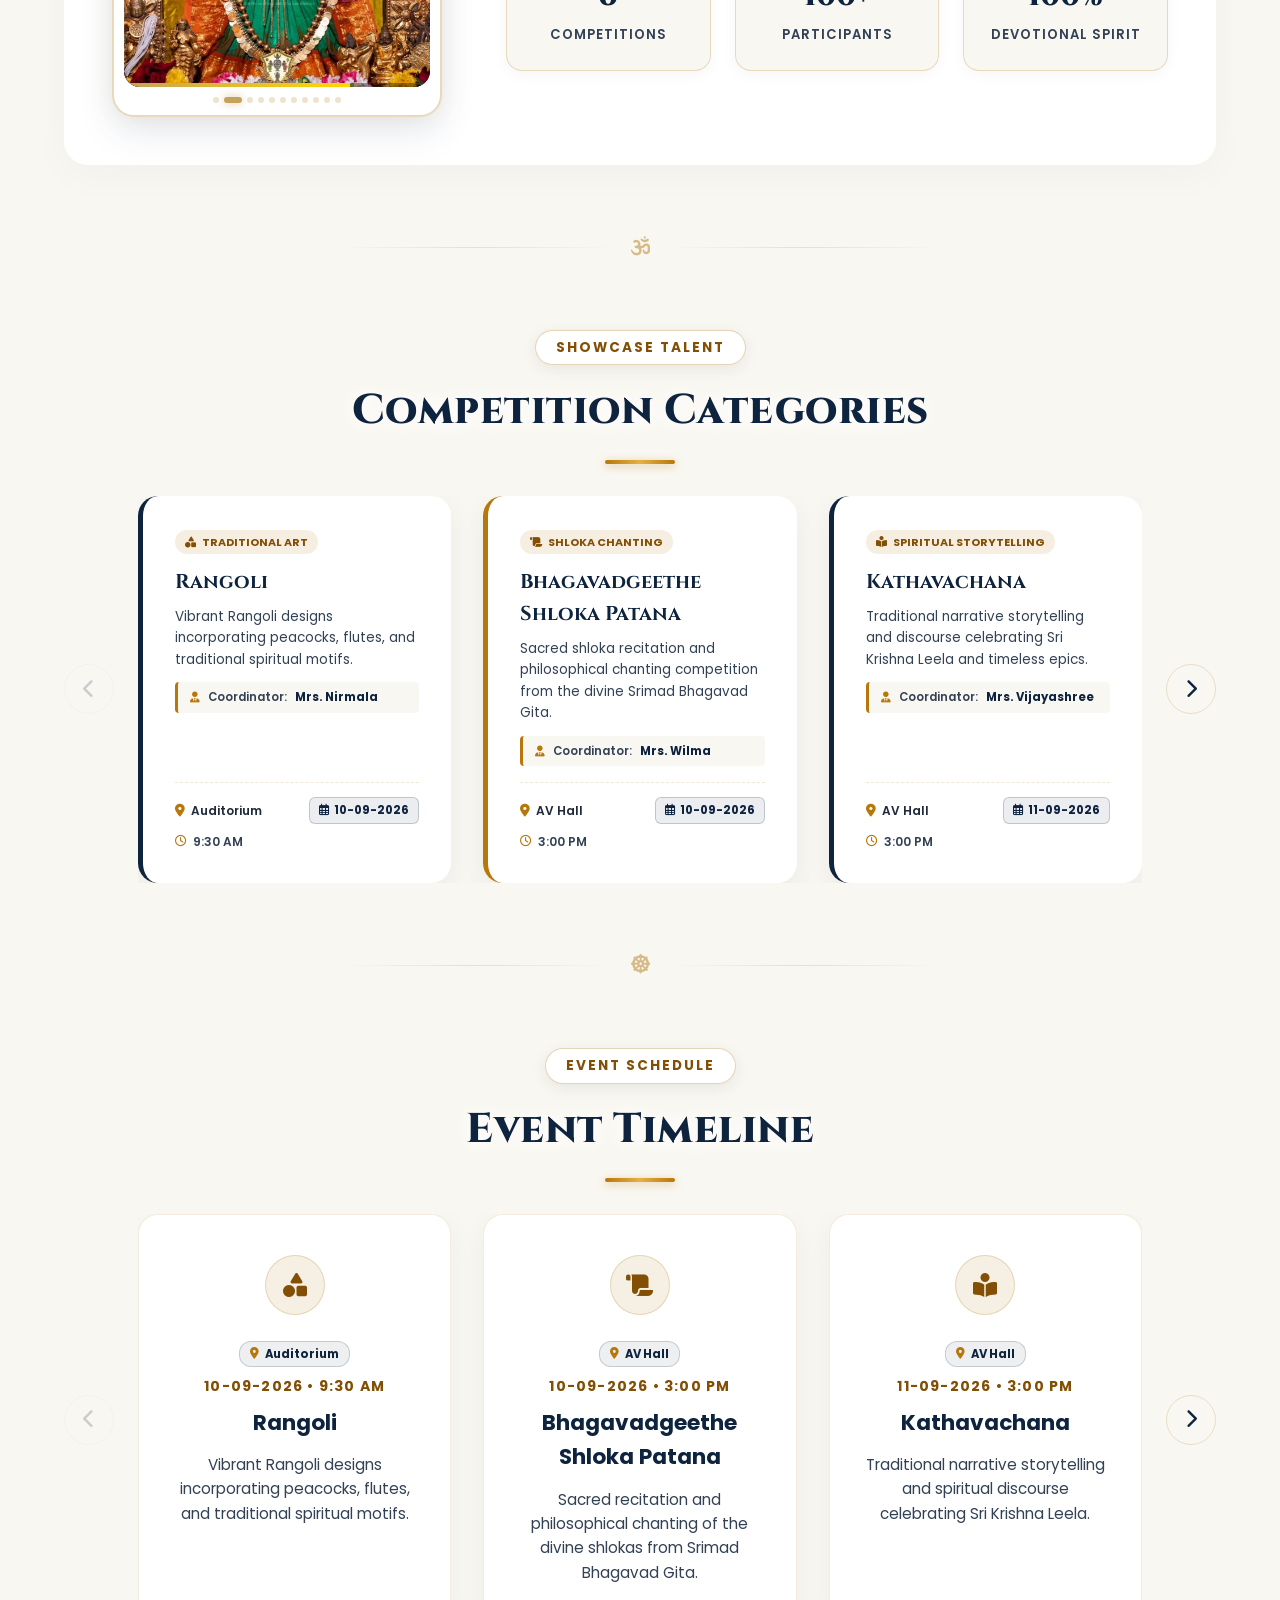
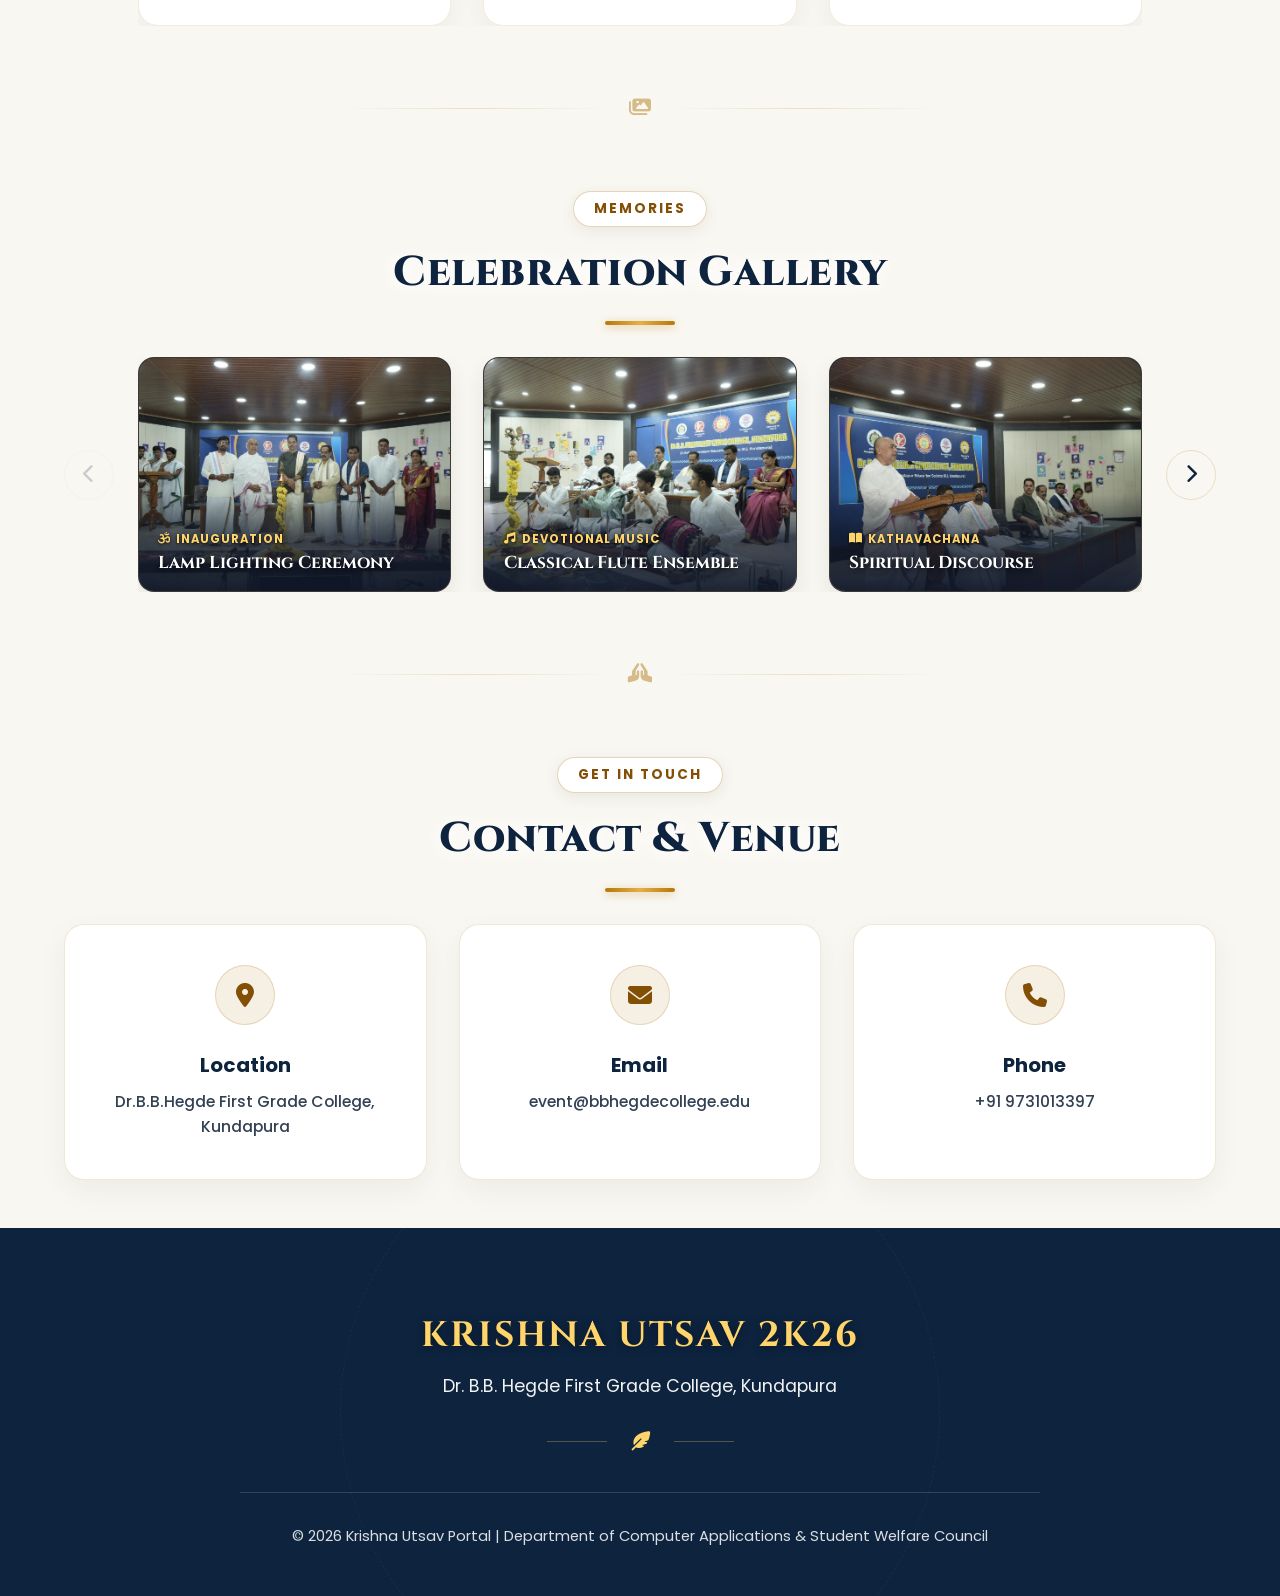
==== commit e8c850cd: "Update index.html" ====
--- a/HTML and CSS/index.html
+++ b/HTML and CSS/index.html
@@ -69,7 +69,7 @@
                 </div>
                 <div>
                     <h2>Krishna Utsav</h2>
-                    <span>Dr.B.B.Hegde First Grade College, Kundapura</span>
+                    <span>Dr.B.B.Hegde First Grade College, </span>
                 </div>
             </a>
 
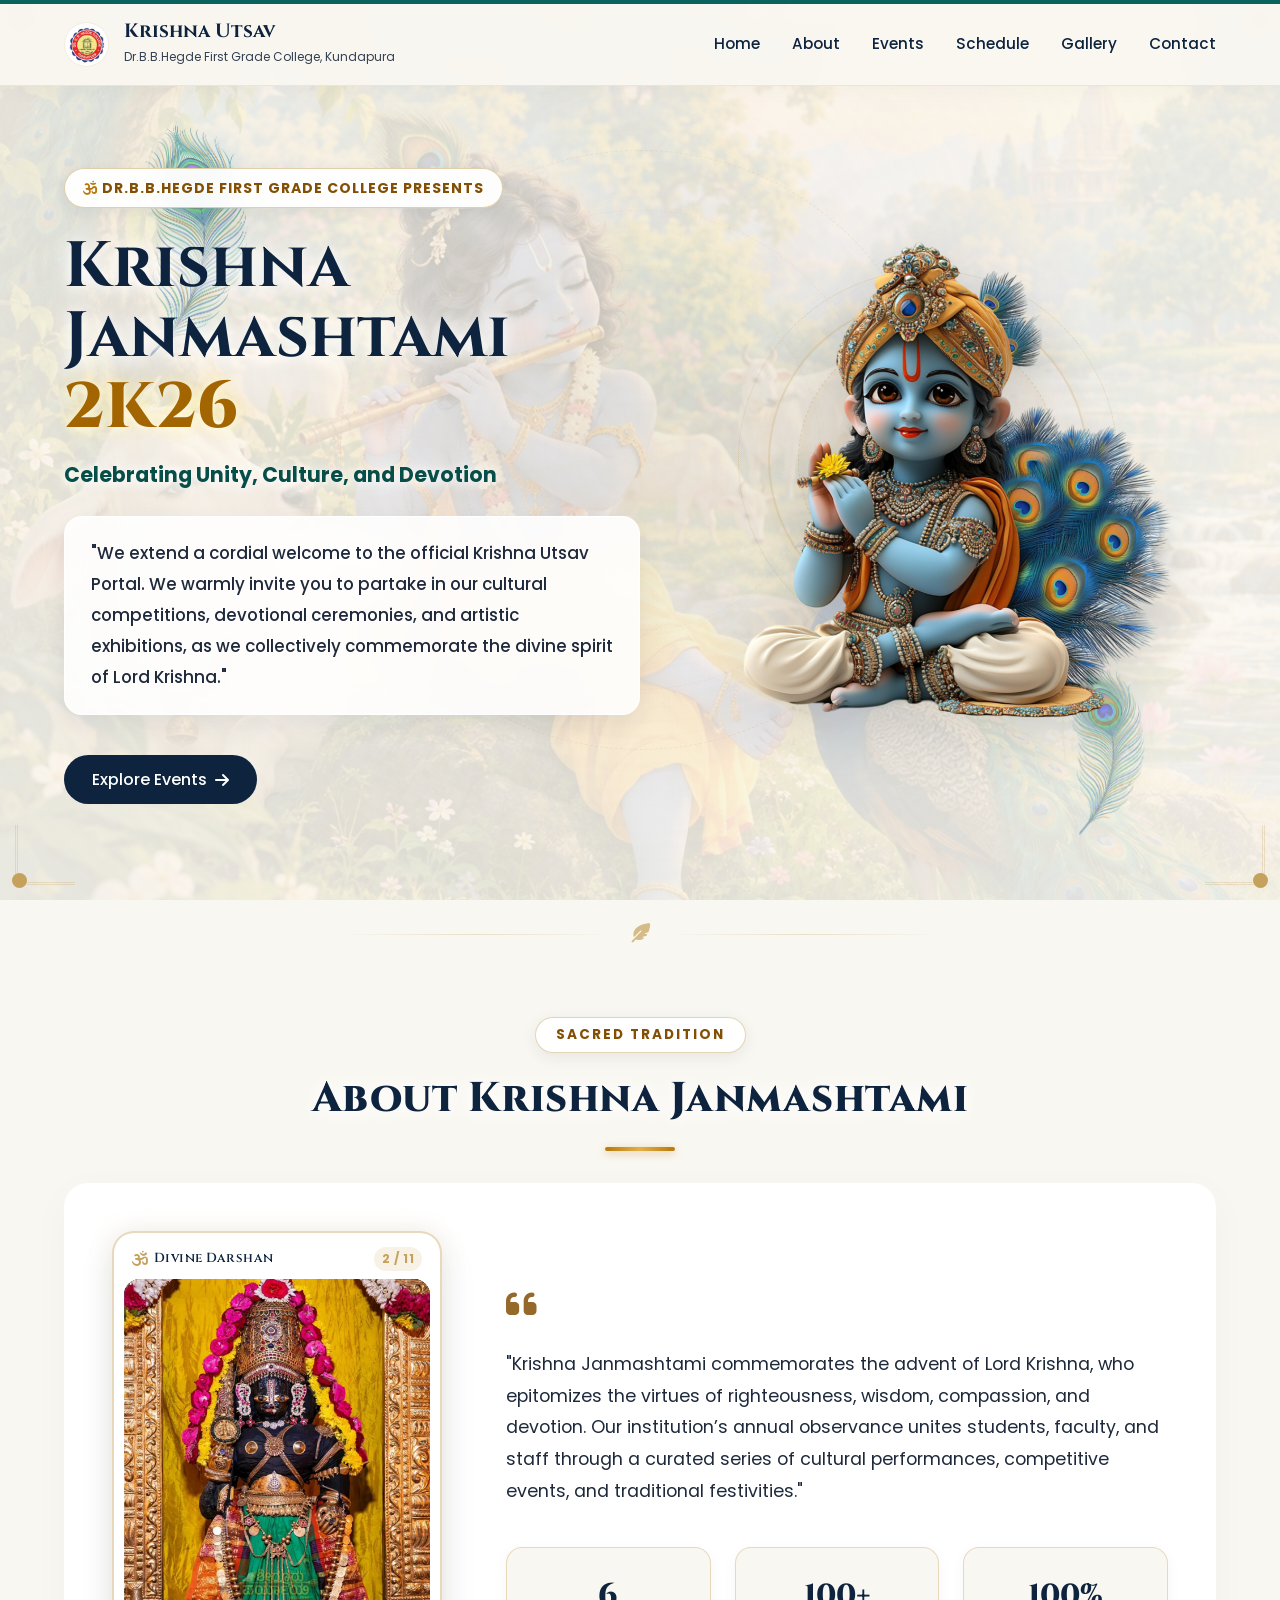
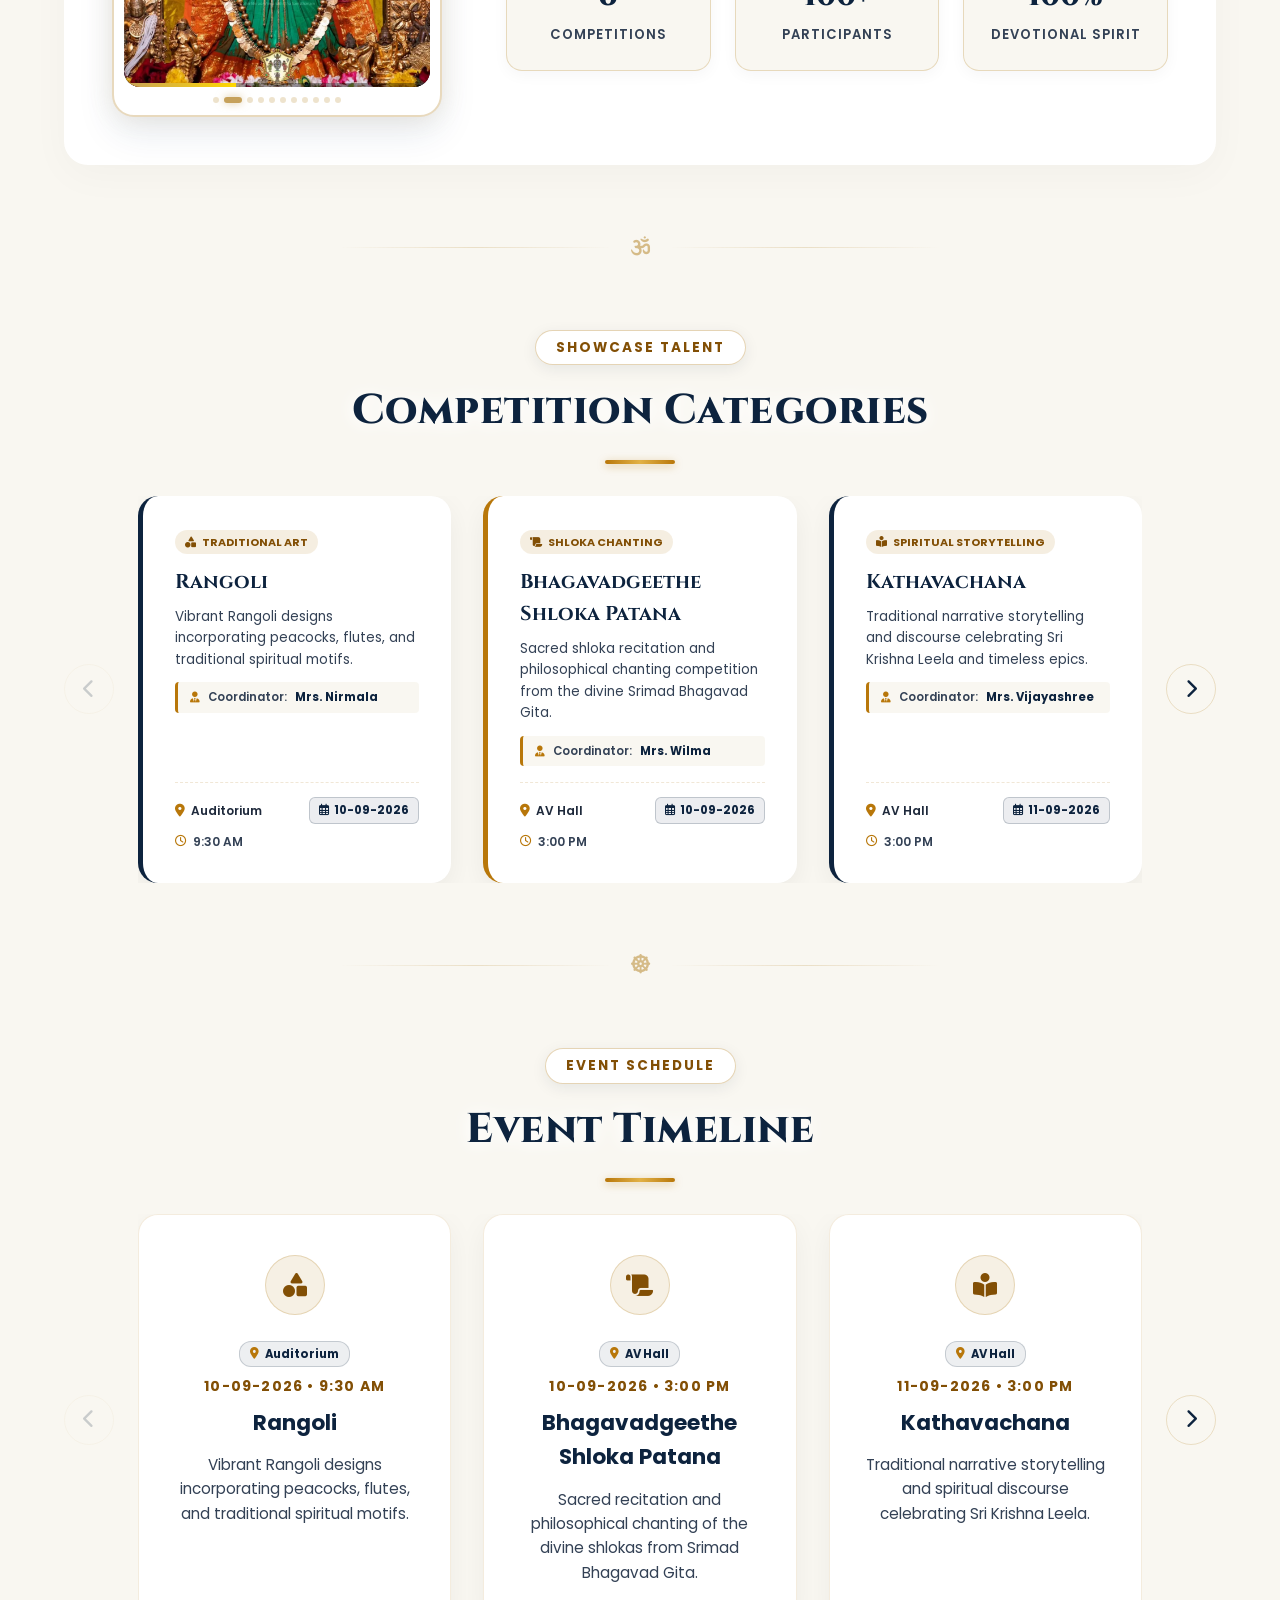
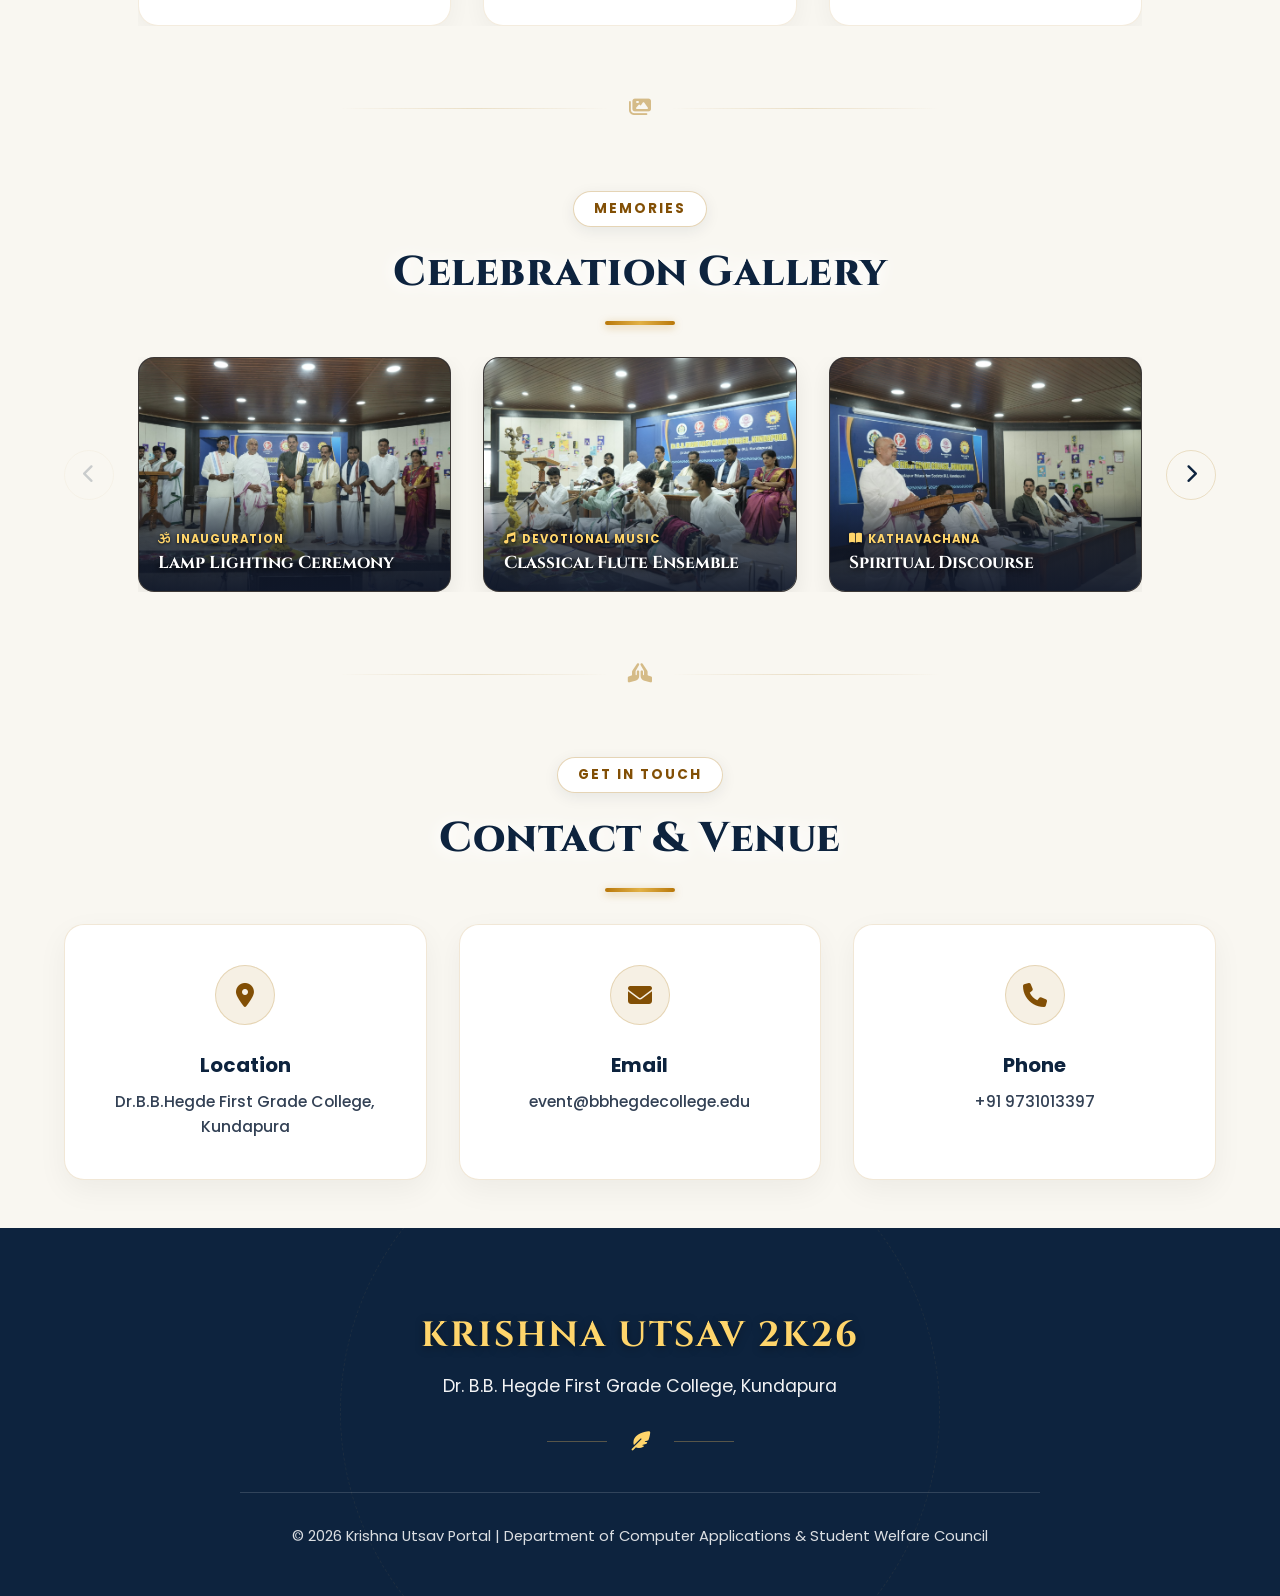
==== commit 288a7ac2: "Update index.html" ====
--- a/HTML and CSS/index.html
+++ b/HTML and CSS/index.html
@@ -69,7 +69,7 @@
                 </div>
                 <div>
                     <h2>Krishna Utsav</h2>
-                    <span>Dr.B.B.Hegde First Grade College, </span>
+                    <span>Dr.B.B.Hegde First Grade College, Kundapura</span>
                 </div>
             </a>
 
